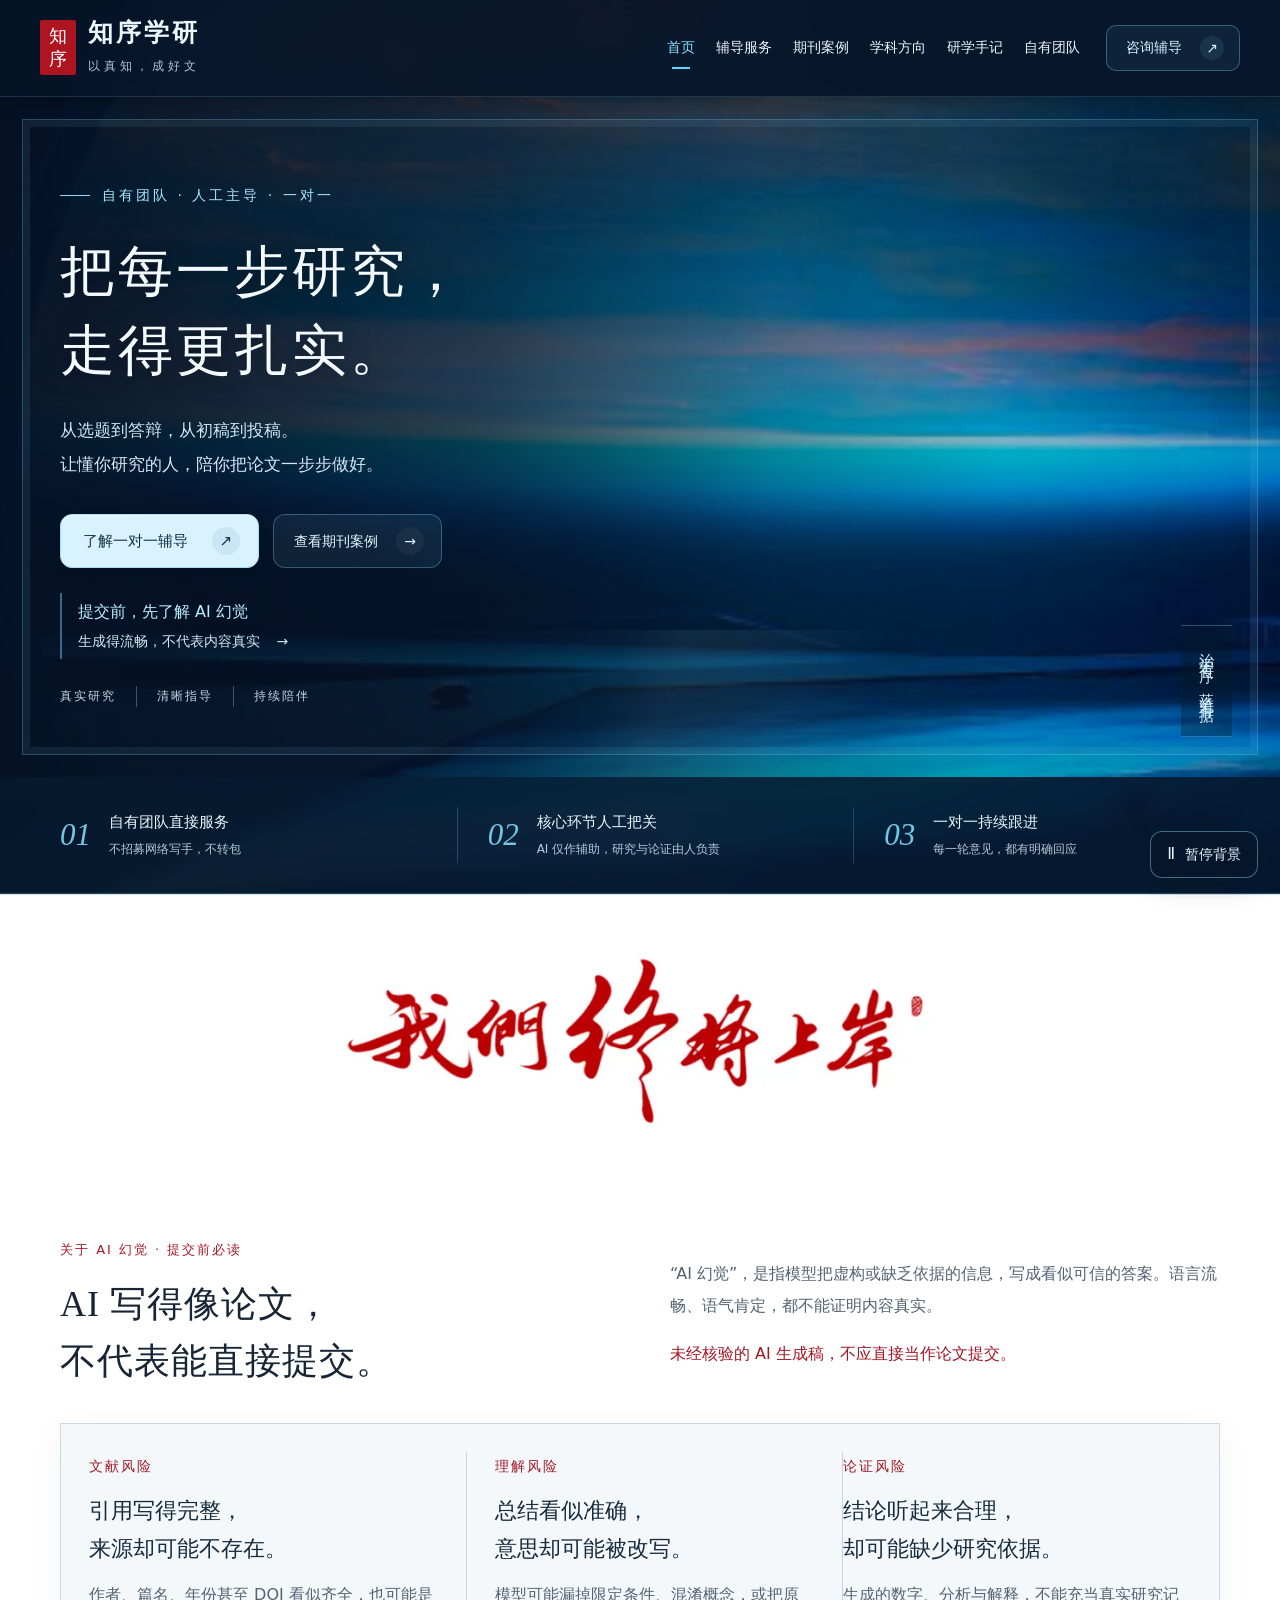
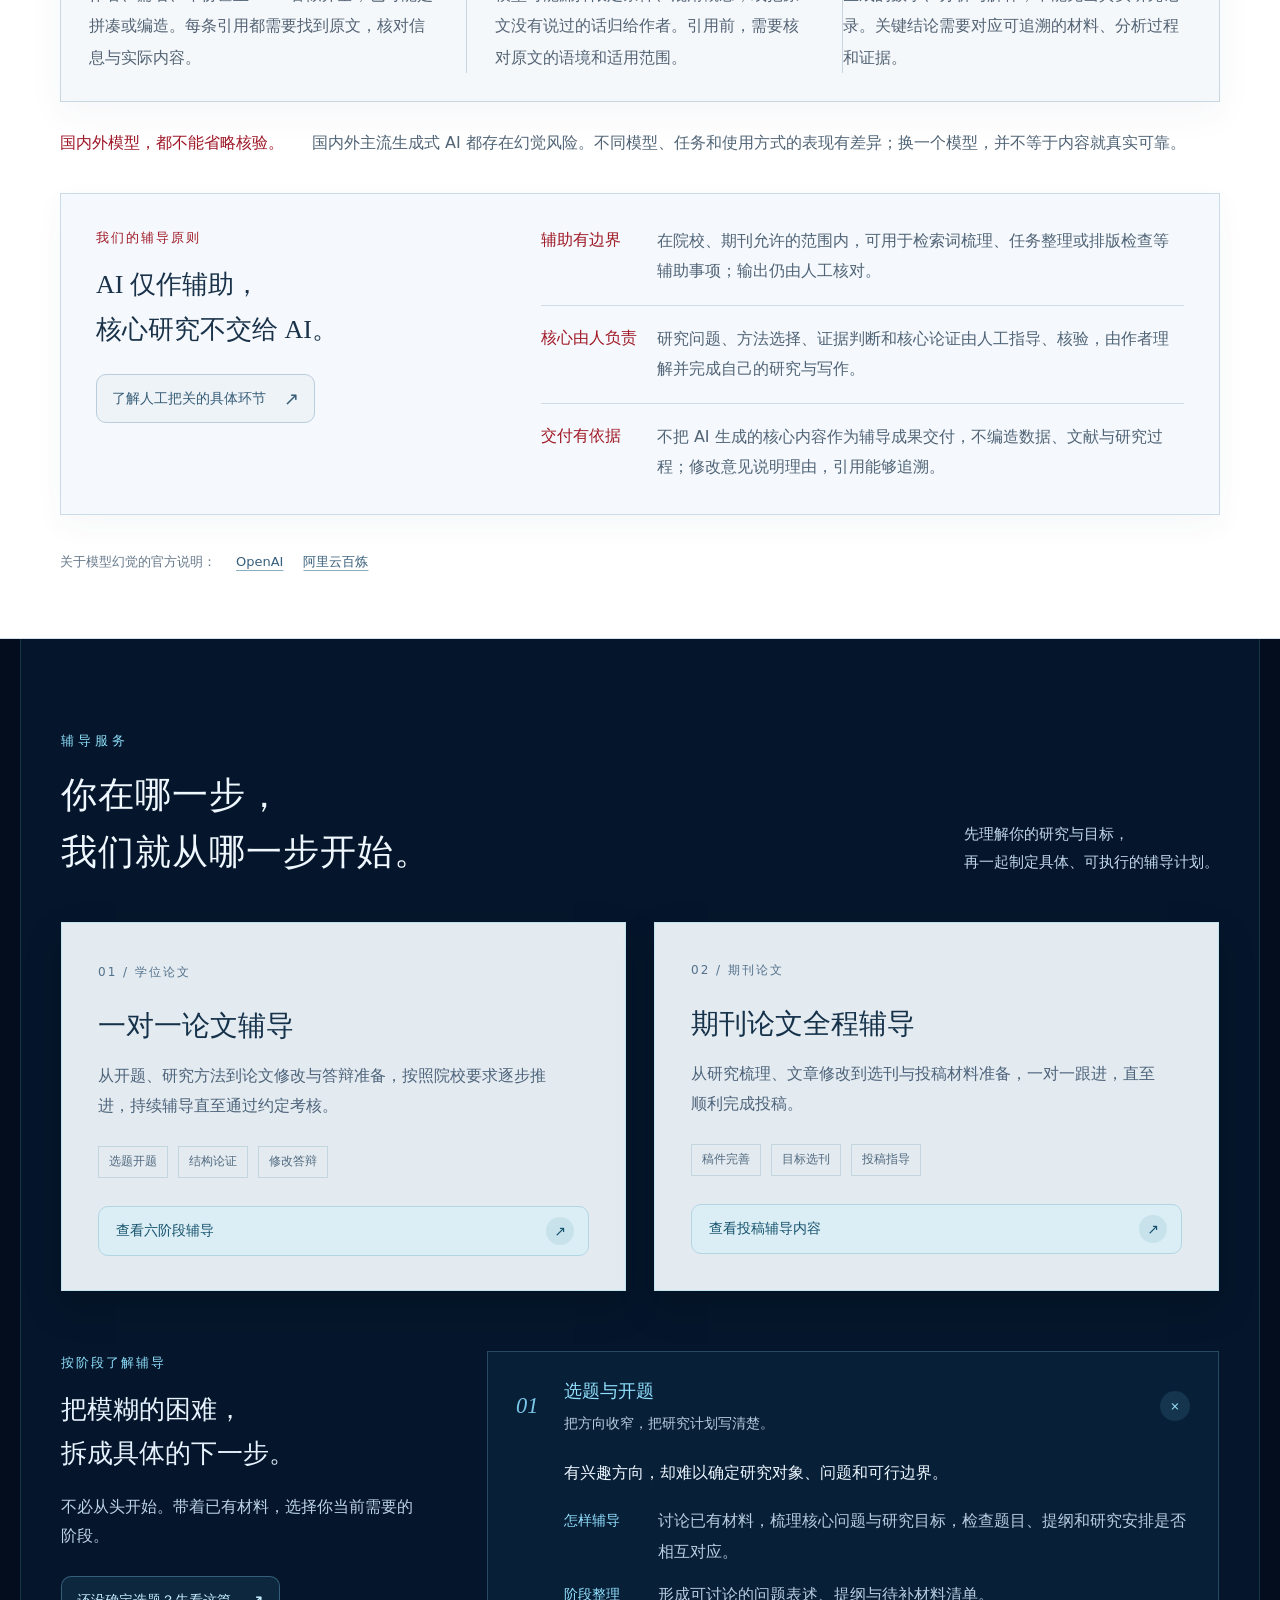
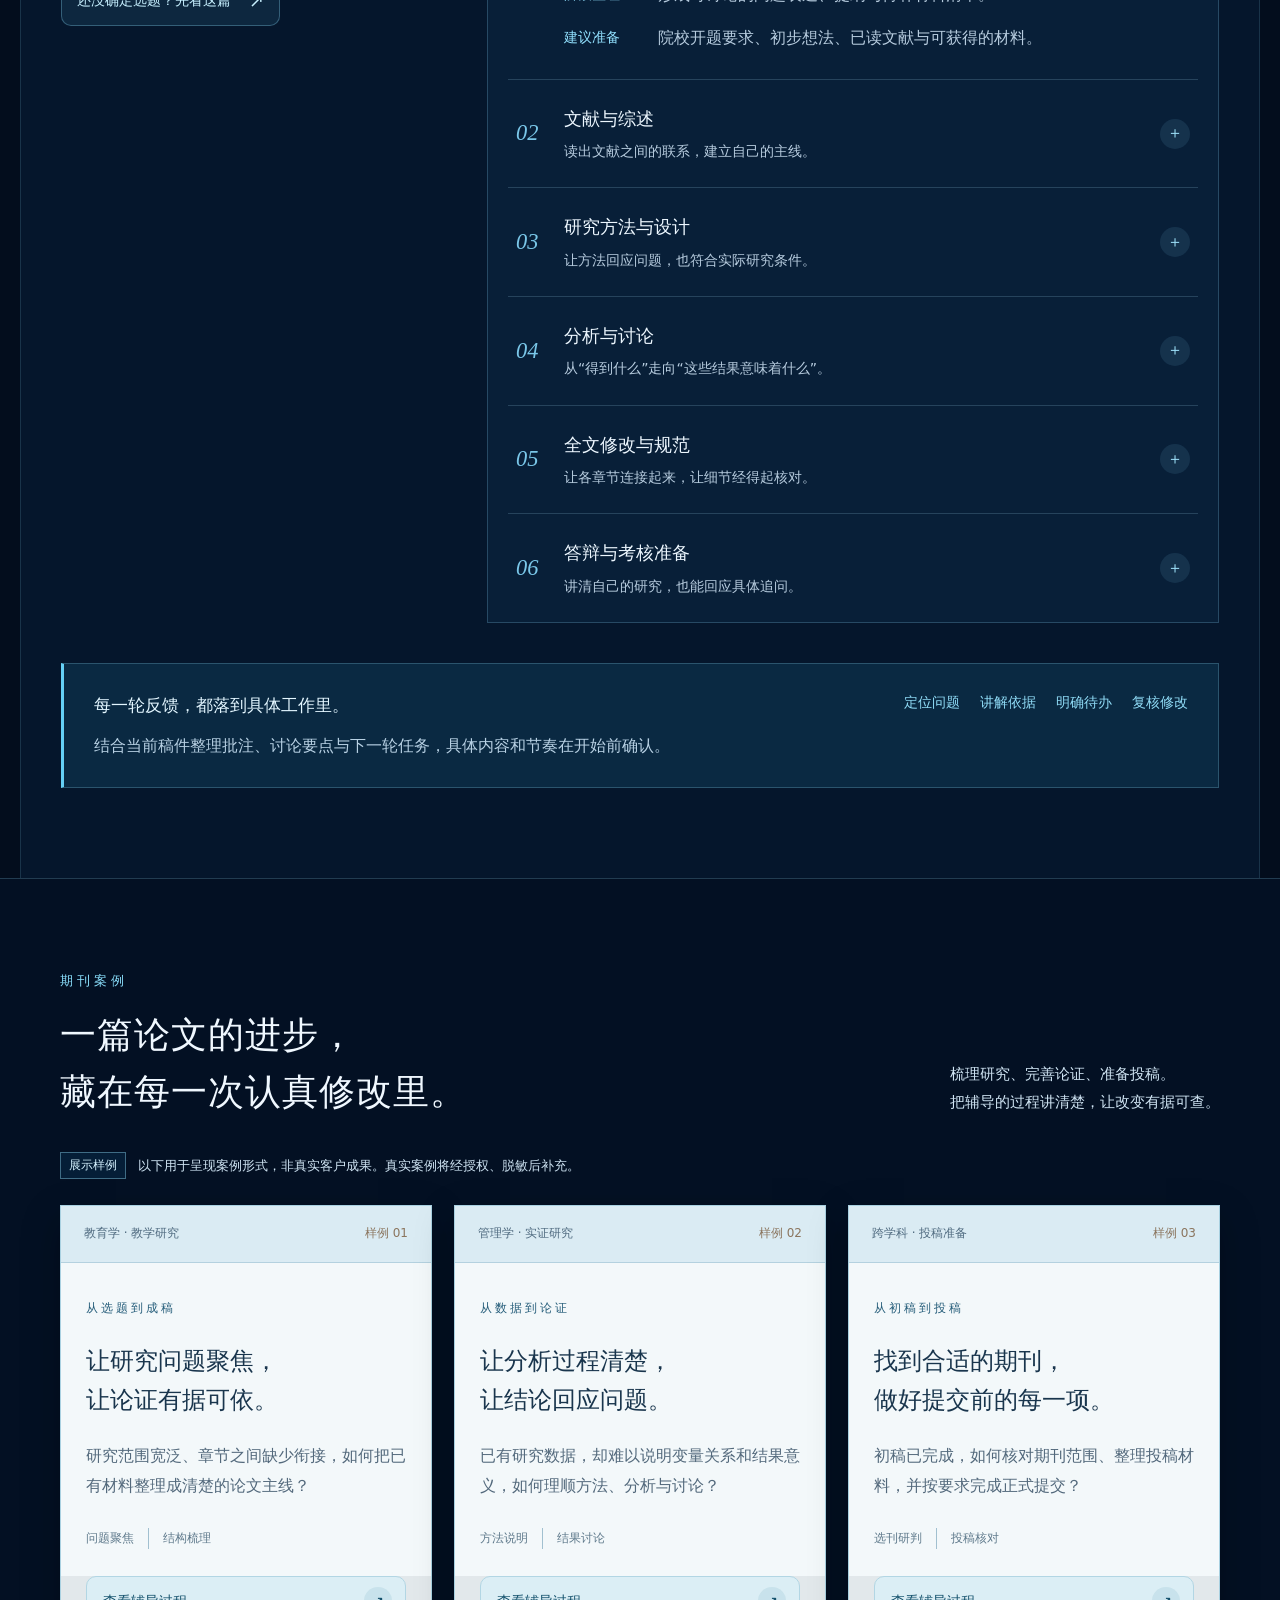
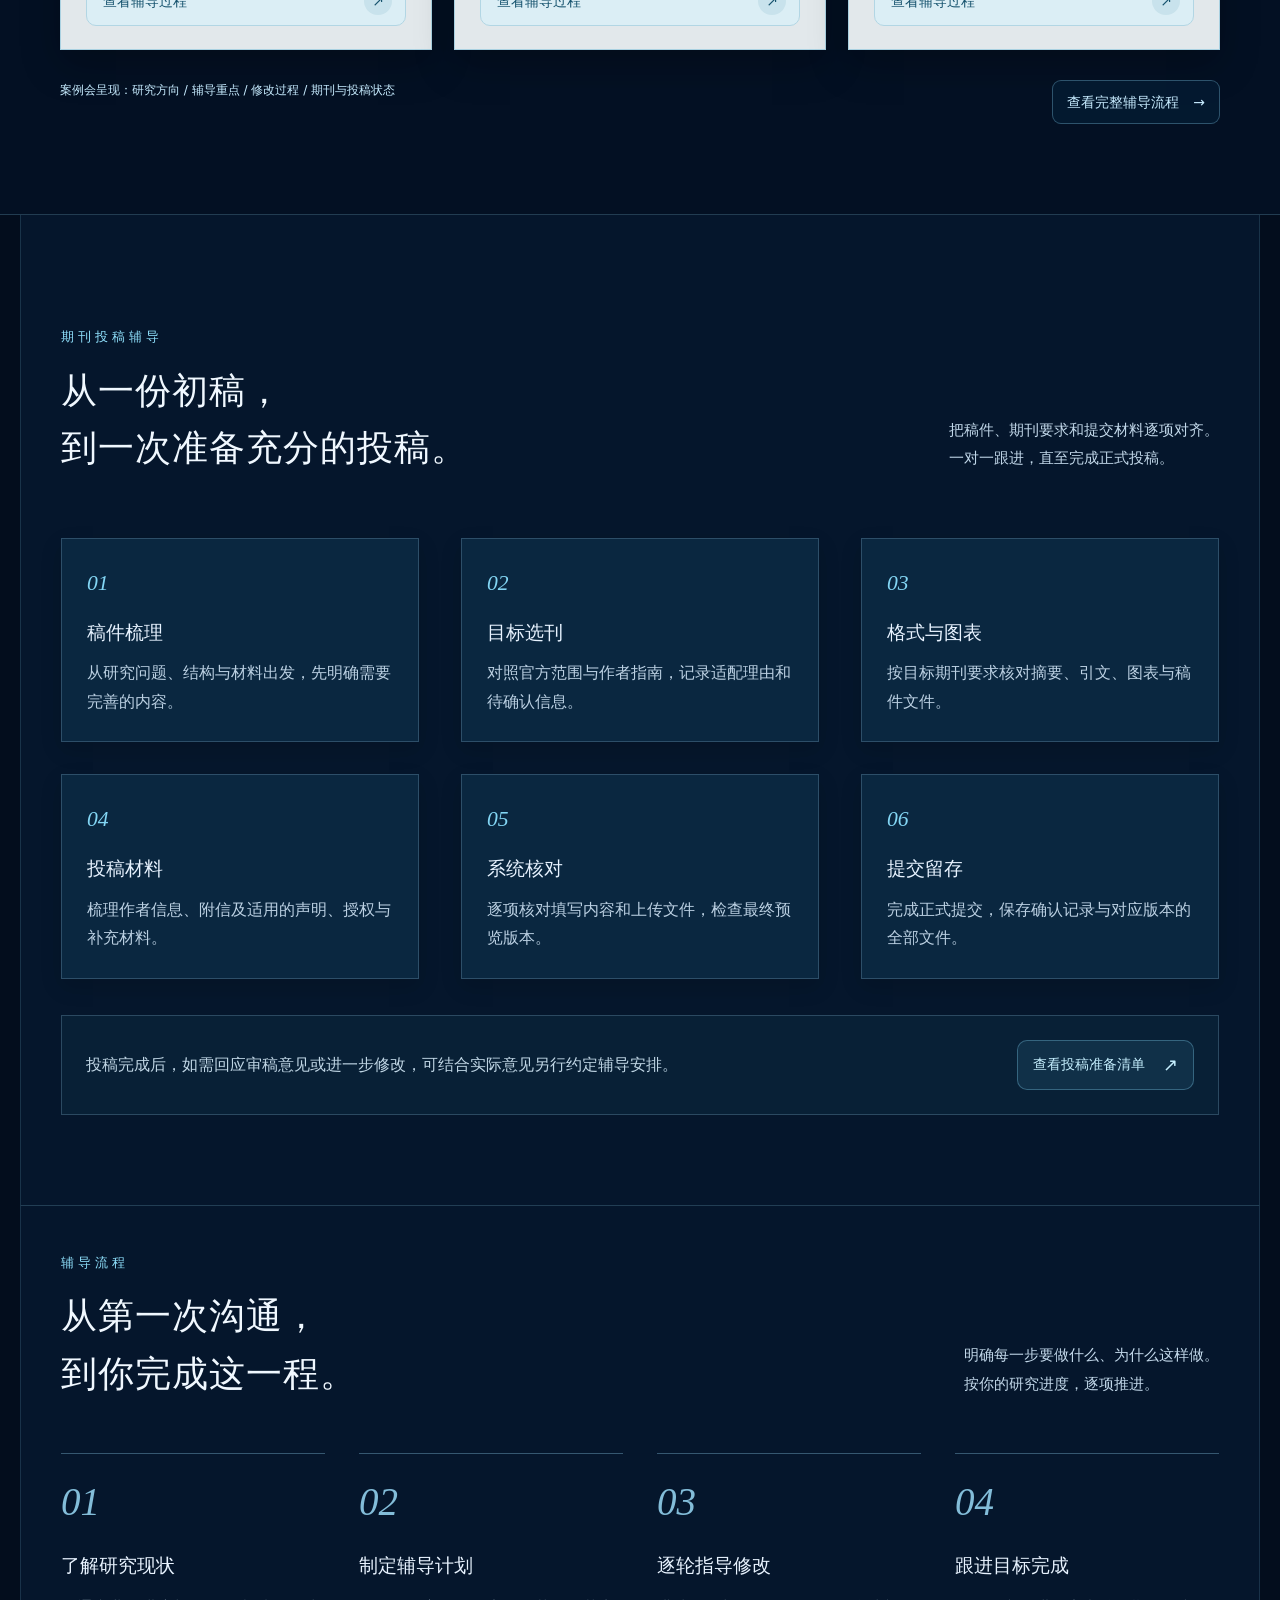
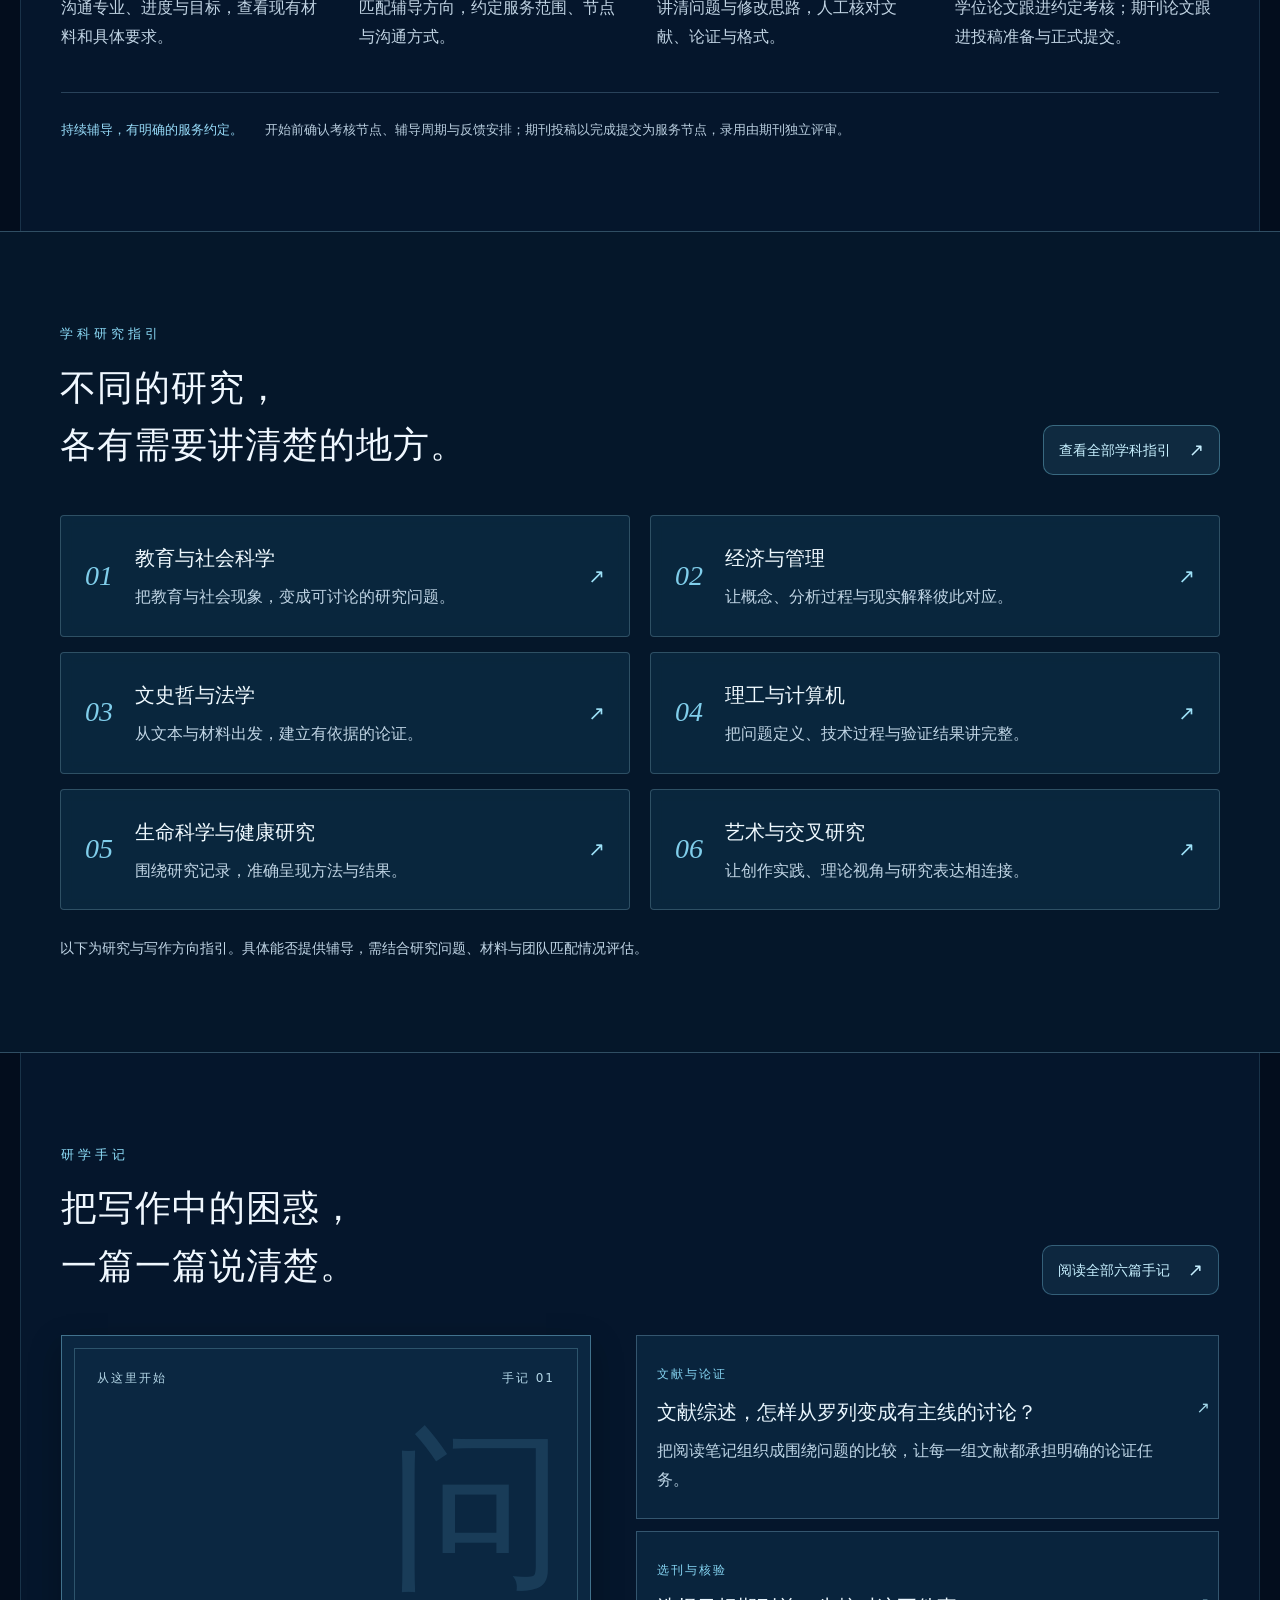
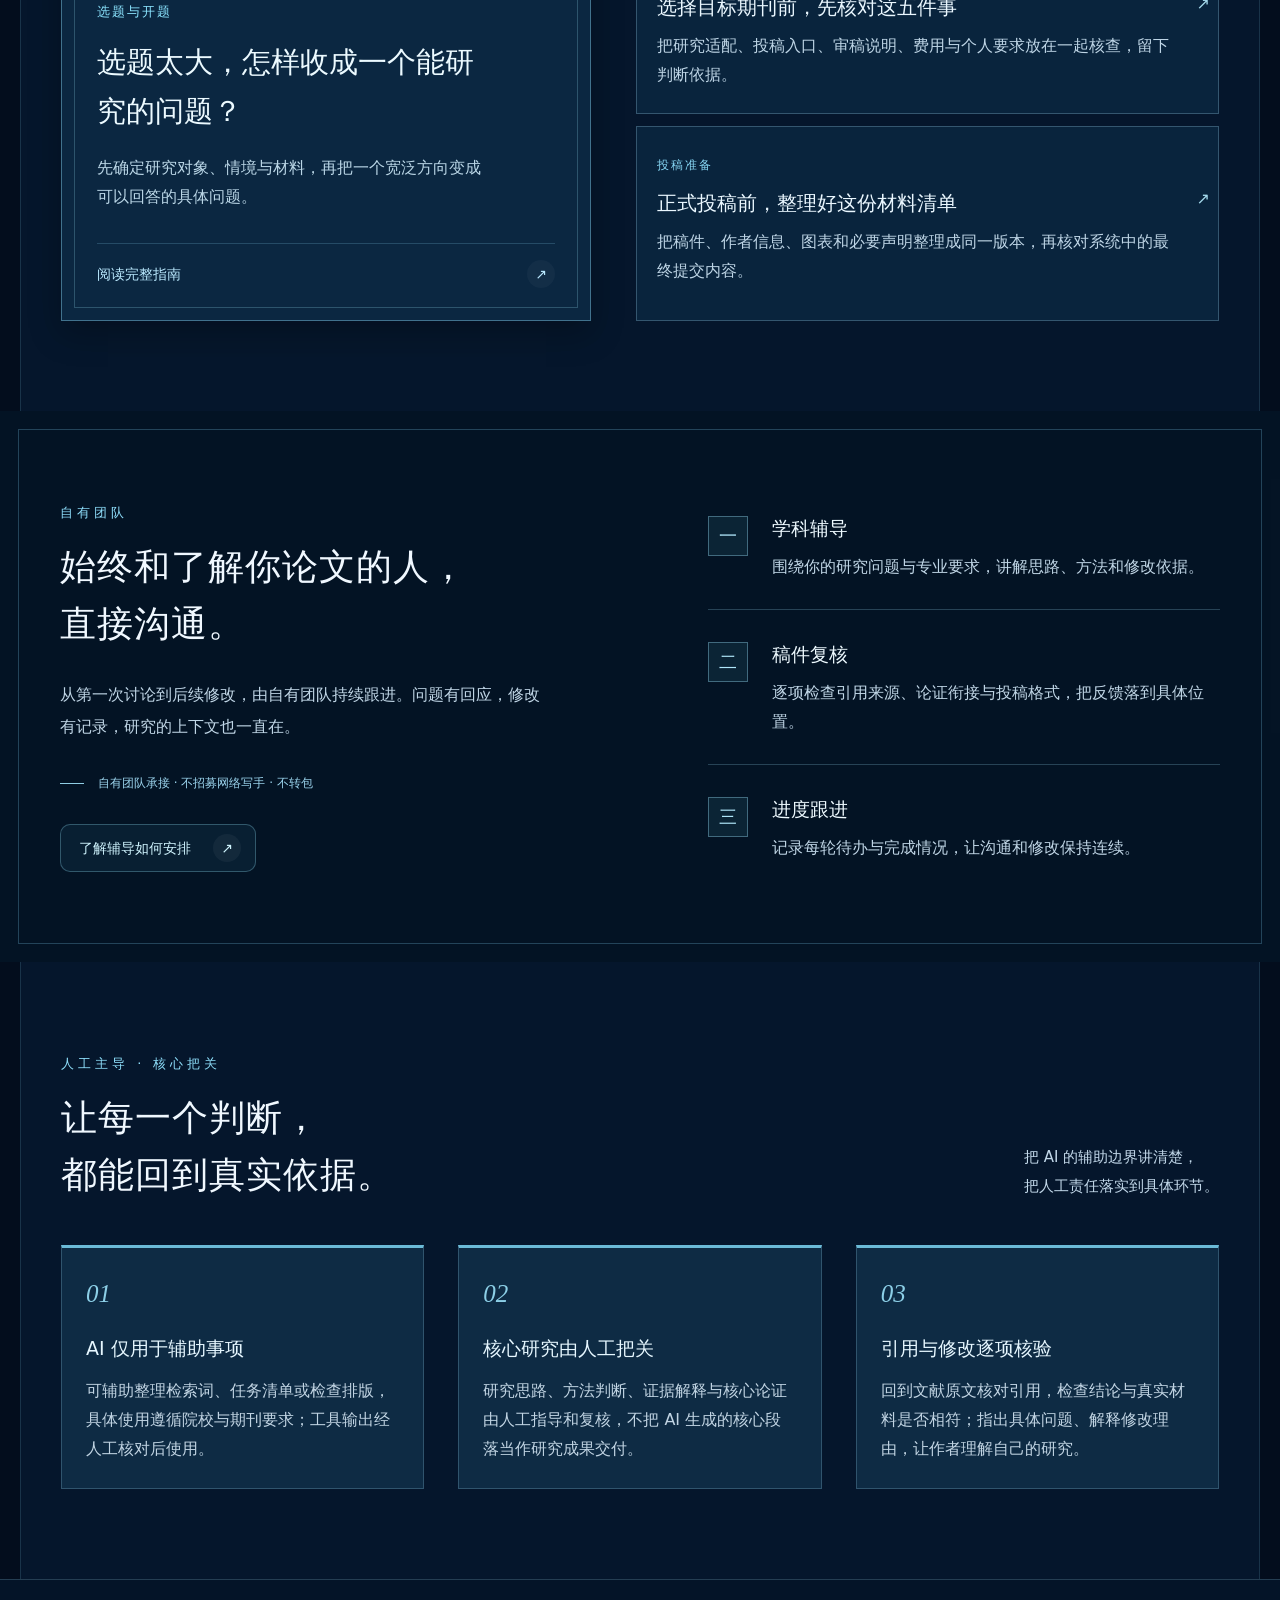
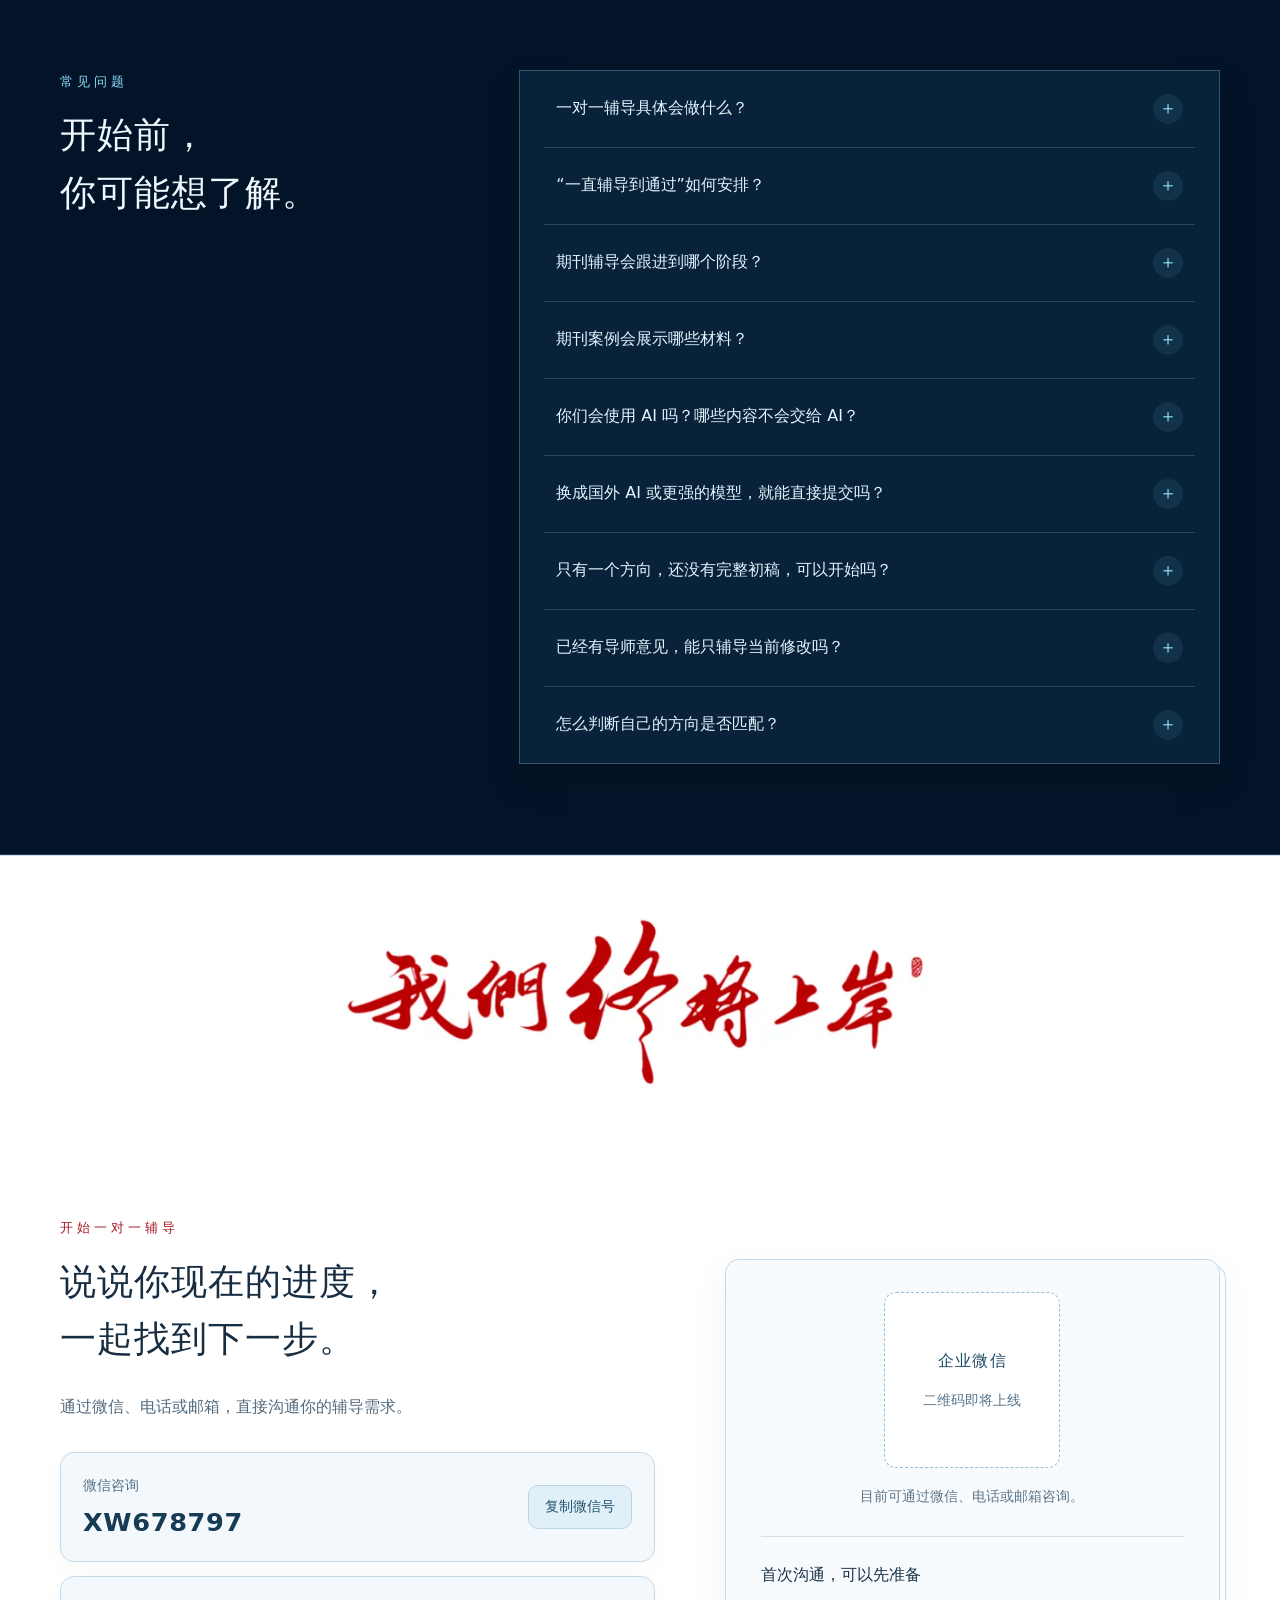
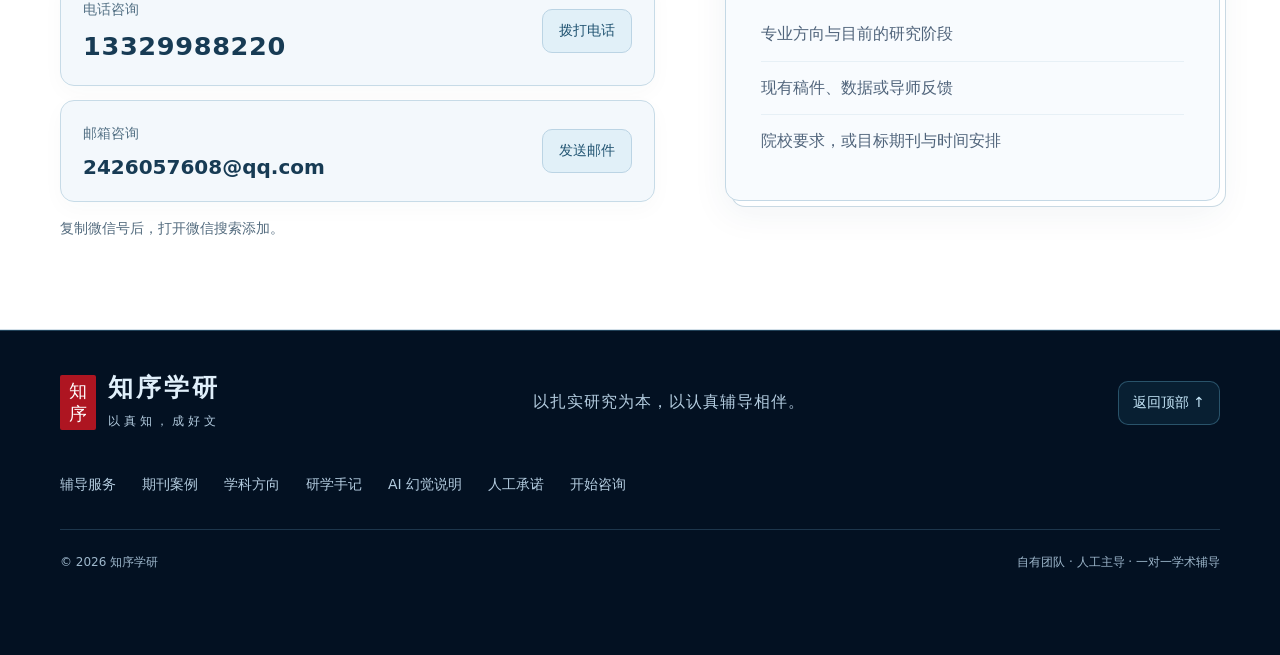
==== index.html @ 5e18ae97 "Publish Zhixu academic guidance website" ====
<!doctype html><html lang="zh-CN"><head><meta charset="UTF-8"><meta name="viewport" content="width=device-width,initial-scale=1"><meta name="description" content="知序学研：学位论文与期刊论文一对一辅导。人工主导，AI 仅作辅助；了解 AI 幻觉风险、六阶段辅导、投稿准备与中文写作手记。"><meta name="theme-color" content="#07172f"><title>自有团队 · 一对一学术辅导｜知序学研</title><link rel="icon" type="image/svg+xml" href="data:image/svg+xml,%3Csvg xmlns='http://www.w3.org/2000/svg' viewBox='0 0 40 40'%3E%3Crect width='40' height='40' rx='5' fill='%23731f2c'/%3E%3Cpath d='M9 10h9v21H9zM22 10h9v21h-9z' fill='none' stroke='%23fff8eb' stroke-width='2'/%3E%3C/svg%3E"><link rel="stylesheet" href="styles.css"><link rel="stylesheet" href="scene-theme.css"><link rel="preload" as="image" href="assets-blue-horizon.png"><meta name="robots" content="index,follow,max-image-preview:large"><link rel="canonical" href="https://sokolovgayathri317-afk.github.io/zhixuyan/"></head><body data-page="home"><div class="scene-backdrop" aria-hidden="true"><div class="scene-pan"><img class="scene-image" src="assets-blue-horizon.png" alt="" fetchpriority="high"></div><div class="scene-light"></div><div class="scene-water"></div><div class="scene-shade"></div></div><a class="skip" href="#main">跳转到正文</a><header class="site-header"><div class="header-inner"><a href="index.html" class="brand" aria-label="知序学研首页"><span class="brand-seal" aria-hidden="true">知<br>序</span><span><strong>知序学研</strong><small>以真知，成好文</small></span></a><nav aria-label="主导航"><a href="#main" class="active" aria-current="page">首页</a><a href="#services">辅导服务</a><a href="#journals">期刊案例</a><a href="disciplines.html">学科方向</a><a href="notes.html">研学手记</a><a href="#team">自有团队</a></nav><a class="header-cta" href="#contact">咨询辅导 <span aria-hidden="true">↗</span></a><button class="menu-toggle" aria-label="展开导航" aria-expanded="false" aria-controls="mobile-nav">菜单</button></div><nav class="mobile-nav" id="mobile-nav" aria-label="手机导航" hidden><a href="#main" class="active" aria-current="page">首页</a><a href="#services">辅导服务</a><a href="#journals">期刊案例</a><a href="disciplines.html">学科方向</a><a href="notes.html">研学手记</a><a href="#team">自有团队</a><a href="#ai-integrity">AI 幻觉与人工把关</a><a href="#principles">人工承诺</a><a href="#contact">咨询辅导</a></nav></header><main id="main">
<section class="hero" aria-labelledby="hero-title">
<div class="hero-shade"></div>
<div class="hero-inner"><div class="eyebrow"><span></span> 自有团队 · 人工主导 · 一对一</div>
<h1 id="hero-title">把每一步研究，<br>走得更扎实。</h1>
<p>从选题到答辩，从初稿到投稿。<br>让懂你研究的人，陪你把论文一步步做好。</p>
<div class="hero-actions"><a class="button button-cream" href="#services">了解一对一辅导 <span aria-hidden="true">↗</span></a><a class="hero-text-link" href="#journals">查看期刊案例 <span aria-hidden="true">→</span></a></div>
<a class="hero-ai-note" href="#ai-integrity"><strong>提交前，先了解 AI 幻觉</strong><span>生成得流畅，不代表内容真实 <span aria-hidden="true">→</span></span></a>
<div class="hero-note"><span>真实研究</span><span>清晰指导</span><span>持续陪伴</span></div>
</div><div class="hero-caption">治学有序，落笔有据。</div>
</section>
<div class="trust-strip">
<div><span class="trust-number">01</span><span><strong>自有团队直接服务</strong><small>不招募网络写手，不转包</small></span></div>
<div><span class="trust-number">02</span><span><strong>核心环节人工把关</strong><small>AI 仅作辅助，研究与论证由人负责</small></span></div>
<div><span class="trust-number">03</span><span><strong>一对一持续跟进</strong><small>每一轮意见，都有明确回应</small></span></div>
</div>
<section class="ai-integrity-section" id="ai-integrity" aria-labelledby="ai-integrity-title"><div class="signature-scene"><div class="signature-art"><img src="assets-shore-calligraphy.png" alt="我們終將上岸" loading="lazy"></div></div><div class="section">
<div class="ai-intro"><div><span class="section-kicker">关于 AI 幻觉 · 提交前必读</span><h2 id="ai-integrity-title">AI 写得像论文，<br>不代表能直接提交。</h2></div><div><p>“AI 幻觉”，是指模型把虚构或缺乏依据的信息，写成看似可信的答案。语言流畅、语气肯定，都不能证明内容真实。</p><p><strong>未经核验的 AI 生成稿，不应直接当作论文提交。</strong></p></div></div>
<div class="ai-risk-grid"><article><span class="ai-risk-label">文献风险</span><h3>引用写得完整，<br>来源却可能不存在。</h3><p>作者、篇名、年份甚至 DOI 看似齐全，也可能是拼凑或编造。每条引用都需要找到原文，核对信息与实际内容。</p></article><article><span class="ai-risk-label">理解风险</span><h3>总结看似准确，<br>意思却可能被改写。</h3><p>模型可能漏掉限定条件、混淆概念，或把原文没有说过的话归给作者。引用前，需要核对原文的语境和适用范围。</p></article><article><span class="ai-risk-label">论证风险</span><h3>结论听起来合理，<br>却可能缺少研究依据。</h3><p>生成的数字、分析与解释，不能充当真实研究记录。关键结论需要对应可追溯的材料、分析过程和证据。</p></article></div>
<div class="ai-model-note"><strong>国内外模型，都不能省略核验。</strong><p>国内外主流生成式 AI 都存在幻觉风险。不同模型、任务和使用方式的表现有差异；换一个模型，并不等于内容就真实可靠。</p></div>
<div class="ai-service-boundary"><div><span class="section-kicker">我们的辅导原则</span><h3>AI 仅作辅助，<br>核心研究不交给 AI。</h3><a class="soft-link" href="#principles">了解人工把关的具体环节 <span aria-hidden="true">↗</span></a></div><dl><div><dt>辅助有边界</dt><dd>在院校、期刊允许的范围内，可用于检索词梳理、任务整理或排版检查等辅助事项；输出仍由人工核对。</dd></div><div><dt>核心由人负责</dt><dd>研究问题、方法选择、证据判断和核心论证由人工指导、核验，由作者理解并完成自己的研究与写作。</dd></div><div><dt>交付有依据</dt><dd>不把 AI 生成的核心内容作为辅导成果交付，不编造数据、文献与研究过程；修改意见说明理由，引用能够追溯。</dd></div></dl></div>
<div class="ai-source-note"><span>关于模型幻觉的官方说明：</span><a href="https://help.openai.com/en/articles/8313428-does-chatgpt-tell-the-truth" target="_blank" rel="noopener noreferrer">OpenAI<span class="sr-only">（在新窗口打开）</span></a><a href="https://help.aliyun.com/zh/model-studio/faq-about-alibaba-cloud-model-studio" target="_blank" rel="noopener noreferrer">阿里云百炼<span class="sr-only">（在新窗口打开）</span></a></div>
</div></section>
<section class="section" id="services">
<div class="section-heading"><div><span class="section-kicker">辅导服务</span><h2>你在哪一步，<br>我们就从哪一步开始。</h2></div><p>先理解你的研究与目标，<br>再一起制定具体、可执行的辅导计划。</p></div>
<div class="service-grid">
<article class="service-card"><span class="service-index">01 / 学位论文</span><h3>一对一论文辅导</h3><p>从开题、研究方法到论文修改与答辩准备，按照院校要求逐步推进，持续辅导直至通过约定考核。</p><div class="tag-row"><span>选题开题</span><span>结构论证</span><span>修改答辩</span></div><a href="#stages">查看六阶段辅导 <span aria-hidden="true">↗</span></a></article>
<article class="service-card service-accent"><span class="service-index">02 / 期刊论文</span><h3>期刊论文全程辅导</h3><p>从研究梳理、文章修改到选刊与投稿材料准备，一对一跟进，直至顺利完成投稿。</p><div class="tag-row"><span>稿件完善</span><span>目标选刊</span><span>投稿指导</span></div><a href="#submission">查看投稿辅导内容 <span aria-hidden="true">↗</span></a></article>
</div>
<div class="stage-layout" id="stages"><div class="stage-intro"><span class="section-kicker">按阶段了解辅导</span><h3>把模糊的困难，<br>拆成具体的下一步。</h3><p>不必从头开始。带着已有材料，选择你当前需要的阶段。</p><a class="soft-link" href="notes-research-question.html">还没确定选题？先看这篇 <span aria-hidden="true">↗</span></a></div><div class="stage-list"><details class="stage-item" open><summary><span class="stage-no">01</span><span class="stage-title"><strong>选题与开题</strong><small>把方向收窄，把研究计划写清楚。</small></span><span class="stage-plus" aria-hidden="true">＋</span></summary><div class="stage-body"><p class="stage-issue">有兴趣方向，却难以确定研究对象、问题和可行边界。</p><dl><div><dt>怎样辅导</dt><dd>讨论已有材料，梳理核心问题与研究目标，检查题目、提纲和研究安排是否相互对应。</dd></div><div><dt>阶段整理</dt><dd>形成可讨论的问题表述、提纲与待补材料清单。</dd></div><div><dt>建议准备</dt><dd>院校开题要求、初步想法、已读文献与可获得的材料。</dd></div></dl></div></details><details class="stage-item" ><summary><span class="stage-no">02</span><span class="stage-title"><strong>文献与综述</strong><small>读出文献之间的联系，建立自己的主线。</small></span><span class="stage-plus" aria-hidden="true">＋</span></summary><div class="stage-body"><p class="stage-issue">文献不少，正文却停留在逐篇摘录和观点罗列。</p><dl><div><dt>怎样辅导</dt><dd>讲解检索与阅读记录方法，围绕问题组织比较，核对引文和原始来源，说明文献与本研究的关系。</dd></div><div><dt>阶段整理</dt><dd>形成综述结构、核心文献记录与引用核对事项。</dd></div><div><dt>建议准备</dt><dd>现有综述、文献全文或可核验来源、阅读笔记。</dd></div></dl></div></details><details class="stage-item" ><summary><span class="stage-no">03</span><span class="stage-title"><strong>研究方法与设计</strong><small>让方法回应问题，也符合实际研究条件。</small></span><span class="stage-plus" aria-hidden="true">＋</span></summary><div class="stage-body"><p class="stage-issue">不确定方法为什么适用，或难以把研究过程讲清楚。</p><dl><div><dt>怎样辅导</dt><dd>结合研究问题讨论方法选择、材料获取与实施步骤，标明需要补充的依据和仍待确认的条件。</dd></div><div><dt>阶段整理</dt><dd>形成研究设计说明、实施待办与方法表述修改意见。</dd></div><div><dt>建议准备</dt><dd>研究方案、材料或数据说明、导师对方法的反馈。</dd></div></dl></div></details><details class="stage-item" ><summary><span class="stage-no">04</span><span class="stage-title"><strong>分析与讨论</strong><small>从“得到什么”走向“这些结果意味着什么”。</small></span><span class="stage-plus" aria-hidden="true">＋</span></summary><div class="stage-body"><p class="stage-issue">已有材料或结果，但分析零散，讨论与研究问题脱节。</p><dl><div><dt>怎样辅导</dt><dd>沿着研究问题检查分析顺序，核对图表与正文，区分结果、解释与推断，补充局限与适用范围。</dd></div><div><dt>阶段整理</dt><dd>形成分析结构、结果表述与讨论部分的修改路径。</dd></div><div><dt>建议准备</dt><dd>实际研究记录、分析过程、结果图表与已有正文。</dd></div></dl></div></details><details class="stage-item" ><summary><span class="stage-no">05</span><span class="stage-title"><strong>全文修改与规范</strong><small>让各章节连接起来，让细节经得起核对。</small></span><span class="stage-plus" aria-hidden="true">＋</span></summary><div class="stage-body"><p class="stage-issue">文章基本成形，但章节逻辑、引用或格式仍不统一。</p><dl><div><dt>怎样辅导</dt><dd>先检查核心问题与全文结构，再处理段落衔接、表达和规范；按院校要求逐项核对需要调整的位置。</dd></div><div><dt>阶段整理</dt><dd>形成带位置的反馈、分优先级的待办与复核记录。</dd></div><div><dt>建议准备</dt><dd>完整稿件、院校模板、已有评阅或导师意见。</dd></div></dl></div></details><details class="stage-item" ><summary><span class="stage-no">06</span><span class="stage-title"><strong>答辩与考核准备</strong><small>讲清自己的研究，也能回应具体追问。</small></span><span class="stage-plus" aria-hidden="true">＋</span></summary><div class="stage-body"><p class="stage-issue">不容易在有限时间里讲清研究贡献、方法与局限。</p><dl><div><dt>怎样辅导</dt><dd>梳理汇报主线，讨论可能被追问的研究环节，核对演示内容与论文一致性，并跟进约定考核意见。</dd></div><div><dt>阶段整理</dt><dd>形成汇报提纲、问答准备清单与后续修改安排。</dd></div><div><dt>建议准备</dt><dd>当前论文、答辩要求、汇报草稿与考核时间节点。</dd></div></dl></div></details></div></div><div class="feedback-strip"><strong>每一轮反馈，都落到具体工作里。</strong><div><span>定位问题</span><span>讲解依据</span><span>明确待办</span><span>复核修改</span></div><p>结合当前稿件整理批注、讨论要点与下一轮任务，具体内容和节奏在开始前确认。</p></div></section>
<section class="journal-section" id="journals"><div class="section">
<div class="section-heading"><div><span class="section-kicker">期刊案例</span><h2>一篇论文的进步，<br>藏在每一次认真修改里。</h2></div><p>梳理研究、完善论证、准备投稿。<br>把辅导的过程讲清楚，让改变有据可查。</p></div>
<div class="sample-notice"><span>展示样例</span> 以下用于呈现案例形式，非真实客户成果。真实案例将经授权、脱敏后补充。</div>
<div class="case-grid">
<article class="case-card"><div class="case-top"><span>教育学 · 教学研究</span><span class="sample-label">样例 01</span></div><div class="case-main"><span class="case-topic">从选题到成稿</span><h3>让研究问题聚焦，<br>让论证有据可依。</h3><p>研究范围宽泛、章节之间缺少衔接，如何把已有材料整理成清楚的论文主线？</p><div class="case-tags"><span>问题聚焦</span><span>结构梳理</span></div></div><button class="case-open" data-case="education">查看辅导过程 <span aria-hidden="true">↗</span></button></article>
<article class="case-card"><div class="case-top"><span>管理学 · 实证研究</span><span class="sample-label">样例 02</span></div><div class="case-main"><span class="case-topic">从数据到论证</span><h3>让分析过程清楚，<br>让结论回应问题。</h3><p>已有研究数据，却难以说明变量关系和结果意义，如何理顺方法、分析与讨论？</p><div class="case-tags"><span>方法说明</span><span>结果讨论</span></div></div><button class="case-open" data-case="management">查看辅导过程 <span aria-hidden="true">↗</span></button></article>
<article class="case-card"><div class="case-top"><span>跨学科 · 投稿准备</span><span class="sample-label">样例 03</span></div><div class="case-main"><span class="case-topic">从初稿到投稿</span><h3>找到合适的期刊，<br>做好提交前的每一项。</h3><p>初稿已完成，如何核对期刊范围、整理投稿材料，并按要求完成正式提交？</p><div class="case-tags"><span>选刊研判</span><span>投稿核对</span></div></div><button class="case-open" data-case="submission">查看辅导过程 <span aria-hidden="true">↗</span></button></article>
</div><div class="journal-foot"><span>案例会呈现：研究方向 / 辅导重点 / 修改过程 / 期刊与投稿状态</span><a href="#process">查看完整辅导流程 <span aria-hidden="true">→</span></a></div>
</div></section>
<section class="section submission-section" id="submission"><div class="section-heading"><div><span class="section-kicker">期刊投稿辅导</span><h2>从一份初稿，<br>到一次准备充分的投稿。</h2></div><p>把稿件、期刊要求和提交材料逐项对齐。<br>一对一跟进，直至完成正式投稿。</p></div><div class="submission-grid"><article><span>01</span><h3>稿件梳理</h3><p>从研究问题、结构与材料出发，先明确需要完善的内容。</p></article><article><span>02</span><h3>目标选刊</h3><p>对照官方范围与作者指南，记录适配理由和待确认信息。</p></article><article><span>03</span><h3>格式与图表</h3><p>按目标期刊要求核对摘要、引文、图表与稿件文件。</p></article><article><span>04</span><h3>投稿材料</h3><p>梳理作者信息、附信及适用的声明、授权与补充材料。</p></article><article><span>05</span><h3>系统核对</h3><p>逐项核对填写内容和上传文件，检查最终预览版本。</p></article><article><span>06</span><h3>提交留存</h3><p>完成正式提交，保存确认记录与对应版本的全部文件。</p></article></div><div class="submission-bottom"><p>投稿完成后，如需回应审稿意见或进一步修改，可结合实际意见另行约定辅导安排。</p><a class="soft-link" href="notes-submission-checklist.html">查看投稿准备清单 <span aria-hidden="true">↗</span></a></div></section><section class="section process-section" id="process">
<div class="section-heading"><div><span class="section-kicker">辅导流程</span><h2>从第一次沟通，<br>到你完成这一程。</h2></div><p>明确每一步要做什么、为什么这样做。<br>按你的研究进度，逐项推进。</p></div>
<ol class="process-grid"><li><span class="step-number">01</span><h3>了解研究现状</h3><p>沟通专业、进度与目标，查看现有材料和具体要求。</p></li><li><span class="step-number">02</span><h3>制定辅导计划</h3><p>匹配辅导方向，约定服务范围、节点与沟通方式。</p></li><li><span class="step-number">03</span><h3>逐轮指导修改</h3><p>讲清问题与修改思路，人工核对文献、论证与格式。</p></li><li><span class="step-number">04</span><h3>跟进目标完成</h3><p>学位论文跟进约定考核；期刊论文跟进投稿准备与正式提交。</p></li></ol>
<div class="process-boundary"><strong>持续辅导，有明确的服务约定。</strong><span>开始前确认考核节点、辅导周期与反馈安排；期刊投稿以完成提交为服务节点，录用由期刊独立评审。</span></div>
</section>
<section class="discipline-section" id="disciplines"><div class="section"><div class="section-heading"><div><span class="section-kicker">学科研究指引</span><h2>不同的研究，<br>各有需要讲清楚的地方。</h2></div><a class="soft-link" href="disciplines.html">查看全部学科指引 <span aria-hidden="true">↗</span></a></div><div class="subject-grid"><a class="subject-link" href="disciplines.html#education"><span class="subject-no">01</span><div><h3>教育与社会科学</h3><p>把教育与社会现象，变成可讨论的研究问题。</p></div><span aria-hidden="true">↗</span></a><a class="subject-link" href="disciplines.html#management"><span class="subject-no">02</span><div><h3>经济与管理</h3><p>让概念、分析过程与现实解释彼此对应。</p></div><span aria-hidden="true">↗</span></a><a class="subject-link" href="disciplines.html#humanities"><span class="subject-no">03</span><div><h3>文史哲与法学</h3><p>从文本与材料出发，建立有依据的论证。</p></div><span aria-hidden="true">↗</span></a><a class="subject-link" href="disciplines.html#engineering"><span class="subject-no">04</span><div><h3>理工与计算机</h3><p>把问题定义、技术过程与验证结果讲完整。</p></div><span aria-hidden="true">↗</span></a><a class="subject-link" href="disciplines.html#health"><span class="subject-no">05</span><div><h3>生命科学与健康研究</h3><p>围绕研究记录，准确呈现方法与结果。</p></div><span aria-hidden="true">↗</span></a><a class="subject-link" href="disciplines.html#arts"><span class="subject-no">06</span><div><h3>艺术与交叉研究</h3><p>让创作实践、理论视角与研究表达相连接。</p></div><span aria-hidden="true">↗</span></a></div><p class="section-note">以下为研究与写作方向指引。具体能否提供辅导，需结合研究问题、材料与团队匹配情况评估。</p></div></section><section class="section notes-section" id="notes"><div class="section-heading"><div><span class="section-kicker">研学手记</span><h2>把写作中的困惑，<br>一篇一篇说清楚。</h2></div><a class="soft-link" href="notes.html">阅读全部六篇手记 <span aria-hidden="true">↗</span></a></div><div class="notes-home-grid"><a class="featured-note" href="notes-research-question.html"><div class="feature-top"><span>从这里开始</span><span>手记 01</span></div><span class="feature-mark" aria-hidden="true">问</span><div><span class="section-kicker">选题与开题</span><h3>选题太大，怎样收成一个能研究的问题？</h3><p>先确定研究对象、情境与材料，再把一个宽泛方向变成可以回答的具体问题。</p><span class="card-read">阅读完整指南 <span aria-hidden="true">↗</span></span></div></a><div class="notes-short-list"><a href="notes-literature-review.html"><span class="note-small-category">文献与论证</span><h3>文献综述，怎样从罗列变成有主线的讨论？</h3><p>把阅读笔记组织成围绕问题的比较，让每一组文献都承担明确的论证任务。</p><span class="short-arrow" aria-hidden="true">↗</span></a><a href="notes-journal-selection.html"><span class="note-small-category">选刊与核验</span><h3>选择目标期刊前，先核对这五件事</h3><p>把研究适配、投稿入口、审稿说明、费用与个人要求放在一起核查，留下判断依据。</p><span class="short-arrow" aria-hidden="true">↗</span></a><a href="notes-submission-checklist.html"><span class="note-small-category">投稿准备</span><h3>正式投稿前，整理好这份材料清单</h3><p>把稿件、作者信息、图表和必要声明整理成同一版本，再核对系统中的最终提交内容。</p><span class="short-arrow" aria-hidden="true">↗</span></a></div></div></section><section class="team-section" id="team"><div class="section team-layout"><div class="team-intro"><span class="section-kicker">自有团队</span><h2>始终和了解你论文的人，<br>直接沟通。</h2><p>从第一次讨论到后续修改，由自有团队持续跟进。问题有回应，修改有记录，研究的上下文也一直在。</p><div class="team-signature"><span></span> 自有团队承接 · 不招募网络写手 · 不转包</div><a class="text-link" href="#contact">了解辅导如何安排 <span aria-hidden="true">↗</span></a></div><div class="team-roles"><div><span class="role-number">一</span><section><h3>学科辅导</h3><p>围绕你的研究问题与专业要求，讲解思路、方法和修改依据。</p></section></div><div><span class="role-number">二</span><section><h3>稿件复核</h3><p>逐项检查引用来源、论证衔接与投稿格式，把反馈落到具体位置。</p></section></div><div><span class="role-number">三</span><section><h3>进度跟进</h3><p>记录每轮待办与完成情况，让沟通和修改保持连续。</p></section></div></div></div></section>
<section class="section" id="principles"><div class="section-heading"><div><span class="section-kicker">人工主导 · 核心把关</span><h2>让每一个判断，<br>都能回到真实依据。</h2></div><p>把 AI 的辅助边界讲清楚，<br>把人工责任落实到具体环节。</p></div><div class="principles-grid"><article><span class="principle-mark" aria-hidden="true">01</span><h3>AI 仅用于辅助事项</h3><p>可辅助整理检索词、任务清单或检查排版，具体使用遵循院校与期刊要求；工具输出经人工核对后使用。</p></article><article><span class="principle-mark" aria-hidden="true">02</span><h3>核心研究由人工把关</h3><p>研究思路、方法判断、证据解释与核心论证由人工指导和复核，不把 AI 生成的核心段落当作研究成果交付。</p></article><article><span class="principle-mark" aria-hidden="true">03</span><h3>引用与修改逐项核验</h3><p>回到文献原文核对引用，检查结论与真实材料是否相符；指出具体问题、解释修改理由，让作者理解自己的研究。</p></article></div></section>
<section class="faq-section"><div class="section faq-layout"><div><span class="section-kicker">常见问题</span><h2>开始前，<br>你可能想了解。</h2></div><div class="faq-items">
<details><summary>一对一辅导具体会做什么？<span aria-hidden="true">＋</span></summary><p>根据你的阶段提供选题、研究方法、文章结构、论证表达、引用规范和答辩准备等指导。团队会给出有依据的反馈，由你理解并完成自己的研究与写作。</p></details>
<details><summary>“一直辅导到通过”如何安排？<span aria-hidden="true">＋</span></summary><p>学位论文按事先约定的开题、审查或答辩节点持续跟进。开始前明确服务周期、反馈方式、修改安排以及你需要完成的工作；考核结果由院校评定。</p></details>
<details><summary>期刊辅导会跟进到哪个阶段？<span aria-hidden="true">＋</span></summary><p>从现有研究与稿件出发，辅导文章完善、选刊、格式调整、投稿附信与材料准备，并协助核对投稿系统要求，直到顺利完成正式提交。后续返修如有需要，可另行约定辅导范围。</p></details>
<details><summary>期刊案例会展示哪些材料？<span aria-hidden="true">＋</span></summary><p>经作者授权、脱敏后，展示研究方向、辅导前的困难、具体指导与修改过程，并依据真实凭证标注已投稿、审稿中、返修或录用等状态。当前页面中的三个案例为展示样例。</p></details>
<details><summary>你们会使用 AI 吗？哪些内容不会交给 AI？<span aria-hidden="true">＋</span></summary><p>我们的原则是人工主导，AI 仅作辅助。在院校与期刊允许的范围内，可辅助整理检索词、任务或检查排版，结果仍由人工核对。研究问题、方法选择、证据判断和核心论证由人工指导、核验，不将 AI 生成的核心内容作为辅导成果交付，也不编造数据与文献。</p></details>
<details><summary>换成国外 AI 或更强的模型，就能直接提交吗？<span aria-hidden="true">＋</span></summary><p>不能仅凭模型的品牌、地区或能力宣传作出这个判断。国内外主流生成式 AI 都存在幻觉风险，具体表现会随模型与任务变化。提交前仍需核对原始文献、真实数据和论证依据，并遵循院校或期刊对 AI 使用及披露的具体要求。</p></details>
<details><summary>只有一个方向，还没有完整初稿，可以开始吗？<span aria-hidden="true">＋</span></summary><p>可以先围绕研究方向、现有材料和院校要求沟通，从选题或提纲阶段判断下一步。建议先整理一页纸说明，写下研究兴趣、已经读过的材料、可用时间和最需要解决的问题。</p></details><details><summary>已经有导师意见，能只辅导当前修改吗？<span aria-hidden="true">＋</span></summary><p>可以结合已有意见与稿件评估。先区分影响全文的研究或结构问题，以及局部表达、引用与格式问题，再约定本轮辅导范围，逐项记录回应位置和完成情况。</p></details><details><summary>怎么判断自己的方向是否匹配？<span aria-hidden="true">＋</span></summary><p>可先阅读学科指引，整理具体研究问题、材料类型及当前困难。是否承接以实际匹配情况为准，不仅依据专业名称作判断；开始前会明确可以辅导的部分与需要补充的条件。</p></details></div></div></section>
<section class="section contact-section" id="contact"><div class="signature-scene"><div class="signature-art"><img src="assets-shore-calligraphy.png" alt="我們終將上岸" loading="lazy"></div></div><div class="contact-intro"><span class="section-kicker">开始一对一辅导</span><h2>说说你现在的进度，<br>一起找到下一步。</h2><p>通过微信、电话或邮箱，直接沟通你的辅导需求。</p><div class="contact-methods"><div class="contact-method"><div><span class="contact-label">微信咨询</span><strong id="wechat-account" class="contact-value">XW678797</strong></div><button class="contact-action" type="button" data-copy-wechat aria-describedby="wechat-copy-status">复制微信号</button></div><div class="contact-method"><div><span class="contact-label">电话咨询</span><a class="contact-value" href="tel:13329988220">13329988220</a></div><a class="contact-action" href="tel:13329988220">拨打电话</a></div><div class="contact-method contact-email"><div><span class="contact-label">邮箱咨询</span><a class="contact-value" href="mailto:2426057608@qq.com">2426057608@qq.com</a></div><a class="contact-action" href="mailto:2426057608@qq.com">发送邮件</a></div></div><p class="contact-copy-status" id="wechat-copy-status" role="status" aria-live="polite">复制微信号后，打开微信搜索添加。</p></div><div class="contact-panel"><div class="contact-qr-block"><div class="contact-qr-placeholder" role="img" aria-label="企业微信二维码尚未添加"><span>企业微信</span><strong>二维码即将上线</strong></div><p>目前可通过微信、电话或邮箱咨询。</p></div><div class="contact-preparation"><h3>首次沟通，可以先准备</h3><ul role="list"><li>专业方向与目前的研究阶段</li><li>现有稿件、数据或导师反馈</li><li>院校要求，或目标期刊与时间安排</li></ul></div></div></section>
</main><dialog id="case-dialog" class="case-dialog" aria-labelledby="case-dialog-title"><div class="dialog-top"><span>期刊辅导 · 案例展示样例</span><button class="dialog-close" aria-label="关闭案例详情">关闭 ×</button></div><div class="dialog-body"><span id="case-dialog-category" class="section-kicker"></span><h2 id="case-dialog-title"></h2><p class="dialog-disclaimer">此内容用于演示案例展示方式，不代表真实客户经历或投稿成果。</p><h3>原有困难</h3><p id="case-dialog-challenge"></p><h3>辅导过程</h3><ol id="case-dialog-steps"></ol><div class="case-proof"><strong>期刊与成果凭证</strong><p>待补充经授权、脱敏的真实期刊名称、投稿记录与阶段证明。</p></div></div></dialog><footer class="site-footer"><div class="footer-inner"><a class="brand" href="index.html"><span class="brand-seal" aria-hidden="true">知<br>序</span><span><strong>知序学研</strong><small>以真知，成好文</small></span></a><p>以扎实研究为本，以认真辅导相伴。</p><a href="#main">返回顶部 ↑</a></div><nav class="footer-nav" aria-label="页脚导航"><a href="index.html#services">辅导服务</a><a href="index.html#journals">期刊案例</a><a href="disciplines.html">学科方向</a><a href="notes.html">研学手记</a><a href="index.html#ai-integrity">AI 幻觉说明</a><a href="index.html#principles">人工承诺</a><a href="index.html#contact">开始咨询</a></nav><div class="footer-bottom"><span>© <span id="current-year">2026</span> 知序学研</span><span>自有团队 · 人工主导 · 一对一学术辅导</span></div></footer><button class="motion-toggle" type="button" aria-pressed="false" aria-label="暂停动态背景"><span class="motion-symbol" aria-hidden="true">Ⅱ</span><span class="motion-label">暂停背景</span></button><script src="app.js" defer></script></body></html>
---- styles.css ----
@charset "UTF-8";
:root{--paper:#f8f6f1;--ink:#242623;--muted:#676861;--line:#dedbd2;--wine:#731f2c;--wine-dark:#521823;--serif:"Noto Serif SC","Source Han Serif SC","Songti SC",SimSun,serif;--sans:"PingFang SC","Microsoft YaHei",system-ui,sans-serif}
*{box-sizing:border-box}html{scroll-behavior:smooth;scroll-padding-top:105px}body{margin:0;background:var(--paper);color:var(--ink);font-family:var(--sans);font-size:1rem;line-height:1.8}button,input,select,textarea{font:inherit}a{color:inherit;text-decoration:none}button,a{-webkit-tap-highlight-color:transparent}a:focus-visible,button:focus-visible,summary:focus-visible{outline:2px solid #b88654;outline-offset:4px}button{cursor:pointer}h1,h2,h3,p{margin:0}img{max-width:100%}[hidden]{display:none!important}.skip{position:absolute;left:16px;top:-90px;z-index:20;background:var(--paper);padding:12px}.skip:focus{top:16px}
.site-header{background:rgba(248,246,241,.97);position:sticky;top:0;z-index:10;border-bottom:1px solid var(--line)}.header-inner{max-width:1320px;margin:auto;min-height:94px;padding:16px 40px;display:flex;align-items:center;gap:38px}.brand{display:flex;align-items:center;gap:12px;flex-shrink:0}.brand-seal{background:var(--wine);color:#fff9eb;font-family:var(--serif);font-size:1.125rem;line-height:1.25;padding:5px 9px;border-radius:2px}.brand strong{font-family:var(--serif);font-size:1.562rem;letter-spacing:3px;font-weight:700;display:block;line-height:1.4}.brand small{font-size:0.75rem;color:var(--muted);letter-spacing:4px}.header-inner>nav{display:flex;margin-left:auto;gap:27px;font-size:0.875rem}.header-inner>nav a{padding:9px 0;position:relative;white-space:nowrap}.header-inner>nav a:hover,.header-inner>nav .active{color:var(--wine)}.header-inner>nav .active:after{content:"";height:2px;width:18px;background:var(--wine);position:absolute;bottom:0;left:calc(50% - 9px)}.header-cta{padding:9px 15px 9px 19px;border:1px solid #731f2c20;background:#731f2c09;color:var(--wine);font-size:.875rem;font-weight:500;white-space:nowrap;display:inline-flex;align-items:center;gap:18px;min-height:46px;border-radius:10px}.menu-toggle{display:none;background:#fffdf7;border:1px solid #d9d2c5;padding:8px 16px;min-height:44px;color:var(--ink);border-radius:10px}.mobile-nav{padding:12px 24px;display:flex;flex-direction:column;border-top:1px solid var(--line)}.mobile-nav a{padding:10px 14px;border-radius:9px;min-height:46px}
.hero{min-height:600px;background:#272520;position:relative;color:#fffaf0;isolation:isolate;display:flex;align-items:center}.hero-shade{position:absolute;inset:0;z-index:-1;background:linear-gradient(90deg,rgba(18,23,22,.95) 0%,rgba(18,23,22,.73) 45%,rgba(18,23,22,.05) 100%)}.hero-inner{width:100%;max-width:1240px;padding:65px 40px 48px;margin:auto}.eyebrow{font-size:0.875rem;letter-spacing:3px;display:flex;align-items:center;gap:12px;color:#e0c5a4}.eyebrow>span{height:1px;width:30px;background:#d1b797}.hero h1{font-family:var(--serif);font-size:clamp(2.375rem,4.3vw,3.875rem);line-height:1.45;font-weight:500;letter-spacing:3px;margin:23px 0}.hero p{font-size:1.062rem;line-height:2;color:#dfdfd5}.hero-actions{display:flex;align-items:center;gap:14px;margin-top:32px;flex-wrap:wrap}.button{display:inline-flex;align-items:center;justify-content:space-between;gap:24px;padding:12px 18px 12px 22px;min-height:54px;font-size:.9375rem;font-weight:500;border:1px solid transparent;border-radius:12px;cursor:pointer}.button-cream{background:#f2e9d8;color:#352c23;border-color:#fff7e344;box-shadow:0 3px 10px #00000012,inset 0 1px #ffffff80}.hero-text-link{font-size:.875rem;display:inline-flex;align-items:center;justify-content:space-between;gap:18px;min-height:54px;padding:12px 17px 12px 20px;border:1px solid #f8f2e525;background:#f8f2e50a;border-radius:12px;color:#f8f3e8}.hero-note{display:flex;gap:0;margin-top:55px;color:#cdc8bd;font-size:0.75rem;letter-spacing:2px}.hero-note span+span{border-left:1px solid #ffffff44;margin-left:20px;padding-left:20px}.hero-caption{position:absolute;right:48px;bottom:40px;writing-mode:vertical-rl;letter-spacing:5px;font-family:var(--serif);color:#f4e7d0;font-size:0.9375rem}
.trust-strip{max-width:1240px;margin:auto;display:grid;grid-template-columns:repeat(3,1fr);padding:30px 40px;border-bottom:1px solid var(--line);gap:30px}.trust-strip>div{display:flex;align-items:center;gap:18px}.trust-strip>div+div{border-left:1px solid var(--line);padding-left:30px}.trust-number{font-family:Georgia,serif;font-size:1.938rem;font-style:italic;color:#a29580}.trust-strip strong{font-size:0.9375rem;font-weight:500;display:block}.trust-strip small{display:block;font-size:0.75rem;color:var(--muted);margin-top:3px}
.section{max-width:1240px;margin:auto;padding:90px 40px}.section-heading{display:flex;justify-content:space-between;align-items:flex-end;gap:30px;margin-bottom:40px}.section-kicker{font-size:0.8125rem;letter-spacing:4px;color:var(--wine);display:block;margin-bottom:14px}.section h2{font-family:var(--serif);font-weight:500;font-size:2.25rem;line-height:1.6;letter-spacing:1px}.section-heading>p{color:var(--muted);font-size:0.9375rem;line-height:1.9;padding-bottom:5px}.service-grid{display:grid;grid-template-columns:1fr 1fr;gap:28px}.service-card{border:1px solid var(--line);background:#fffefa;padding:34px 36px}.service-index{font-size:0.75rem;color:#857863;letter-spacing:2px}.service-card h3{font-family:var(--serif);font-size:1.75rem;line-height:1.6;font-weight:500;margin:18px 0 12px}.service-card p{font-size:1rem;color:var(--muted);line-height:1.9;max-width:470px}.tag-row{display:flex;gap:10px;flex-wrap:wrap;margin:25px 0 28px}.tag-row span{font-size:0.75rem;padding:4px 10px;border:1px solid var(--line)}.service-card>a{display:flex;align-items:center;justify-content:space-between;gap:18px;min-height:50px;border:1px solid #731f2c12;border-radius:10px;background:#731f2c06;padding:10px 14px 10px 17px;color:var(--wine);font-size:.875rem}.service-accent{background:#f0eae2;border-top:3px solid var(--wine);padding-top:32px}
@media(min-width:1500px){.hero{min-height:650px}}
@media(max-width:1000px){.header-inner{padding:16px 24px;gap:24px}.header-inner>nav{gap:16px}.brand strong{font-size:1.375rem}.brand small{letter-spacing:2px}.hero-inner{padding:65px 35px 48px}.trust-strip{padding:25px;gap:18px}.trust-strip>div+div{padding-left:18px}.section{padding:70px 30px}.section h2{font-size:2rem}.service-card{padding:26px}.header-cta{padding:8px 12px;gap:12px}}
@media(max-width:800px){.header-inner{min-height:80px}.header-inner>nav{display:none}.header-cta{margin-left:auto}.menu-toggle{display:block}.hero{min-height:570px}.hero-caption{right:24px}.hero h1{font-size:2.75rem}.trust-strip{grid-template-columns:1fr;gap:16px;padding:26px 30px}.trust-strip>div+div{border-left:0;padding-left:0}.trust-strip>div{gap:20px}.trust-strip strong{font-size:1rem}.trust-strip small{font-size:0.8125rem}.trust-number{font-size:1.5rem}.section-heading{align-items:flex-start;flex-direction:column;gap:16px}.section-heading>p br{display:none}.service-grid{grid-template-columns:1fr}.section{padding:58px 26px}.service-card h3{font-size:1.688rem}}
@media(max-width:480px){.header-inner{padding:12px 18px;gap:12px}.brand{gap:9px}.brand strong{font-size:1.25rem;letter-spacing:2px}.brand small{font-size:0.75rem;letter-spacing:1px}.brand-seal{font-size:1rem;padding:5px 8px}.header-cta{display:none}.menu-toggle{margin-left:auto;font-size:0.875rem}.hero-inner{padding:55px 25px 45px}.hero h1{font-size:2.25rem;letter-spacing:1px}.hero p{font-size:1rem}.eyebrow{font-size:0.75rem;letter-spacing:1px}.hero-actions{gap:18px}.hero-caption{display:none}.hero-note{margin-top:38px}.hero{min-height:570px}.section h2{font-size:1.75rem}.section{padding:48px 22px}.service-card{padding:26px 22px}.trust-strip{padding:24px}.hero-shade{background:linear-gradient(90deg,rgba(18,23,22,.91),rgba(18,23,22,.55))}}
@media(prefers-reduced-motion:reduce){html{scroll-behavior:auto}*{transition:none!important;animation:none!important}}
.hero{background-image:url("assets-research-notes.jpg");background-size:cover;background-position:center 57%}
.journal-section{background:#eeebe3;border-top:1px solid var(--line);border-bottom:1px solid var(--line)}.sample-notice{font-size:0.8125rem;display:flex;align-items:center;gap:12px;margin:-10px 0 26px;color:#615e56;flex-wrap:wrap}.sample-notice>span{border:1px solid #bdb2a2;padding:2px 8px;color:#66523d;font-size:0.75rem}.case-grid{display:grid;grid-template-columns:repeat(3,minmax(0,1fr));gap:22px}.case-card{background:#fcfbf7;border:1px solid #d8d3c8;display:flex;flex-direction:column;transition:transform .2s,box-shadow .2s}.case-card:hover{box-shadow:0 8px 24px #2c231408}.case-top{padding:17px 23px;border-bottom:1px solid var(--line);display:flex;justify-content:space-between;gap:10px;flex-wrap:wrap;color:#6c6559;font-size:0.75rem}.sample-label{color:#8b755e}.case-main{padding:30px 25px 27px;flex:1}.case-topic{font-size:0.75rem;letter-spacing:3px;color:var(--wine)}.case-main h3{font-family:var(--serif);font-weight:500;font-size:1.5rem;line-height:1.65;margin:20px 0 20px}.case-main p{font-size:0.9375rem;line-height:1.9;color:var(--muted)}.case-tags{display:flex;gap:14px;margin-top:26px;color:#7a6b57;font-size:0.75rem}.case-tags span:before{content:"";display:inline-block;width:4px;height:4px;background:#9f8c72;vertical-align:middle;margin-right:7px}.case-open{width:calc(100% - 50px);display:flex;justify-content:space-between;align-items:center;gap:14px;min-height:48px;border:1px solid #731f2c16;border-radius:10px;background:#f0ebe3;color:var(--wine);margin:0 25px 23px;padding:10px 13px 10px 16px;text-align:left;font-size:.875rem}.journal-foot{display:flex;justify-content:space-between;gap:20px;margin-top:30px;font-size:0.75rem;color:var(--muted);flex-wrap:wrap}.journal-foot>a{font-size:.875rem;color:var(--wine);display:inline-flex;align-items:center;gap:14px;min-height:44px;padding:6px 12px;border-radius:9px;margin:-6px -12px}
.process-grid{list-style:none;display:grid;grid-template-columns:repeat(4,minmax(0,1fr));gap:34px;margin:0;padding:10px 0 0}.process-grid li{border-top:1px solid #bfb5a4;padding-top:25px;position:relative}.step-number{font-family:Georgia,serif;font-size:2.438rem;color:#a08a6a;font-style:italic;line-height:1.2}.process-grid h3{font-weight:500;font-size:1.188rem;margin:22px 0 12px}.process-grid p{font-size:0.9375rem;color:var(--muted)}.process-boundary{display:flex;gap:22px;align-items:flex-start;margin-top:40px;padding-top:25px;border-top:1px solid var(--line);font-size:0.8125rem;flex-wrap:wrap}.process-boundary strong{font-weight:500;color:var(--wine)}.process-boundary>span{flex:1;min-width:220px;color:var(--muted)}
.team-section{background:#252e2a;color:#f5f1e8}.team-layout{display:grid;grid-template-columns:1.1fr 1fr;gap:85px;align-items:center}.team-intro>.section-kicker{color:#d9c5a5}.team-intro>p{font-size:1rem;color:#d0d3cc;line-height:2;max-width:480px;margin-top:25px}.team-signature{font-size:0.75rem;color:#d0bf9e;display:flex;gap:14px;align-items:center;margin:30px 0}.team-signature>span{height:1px;width:24px;background:#b5a285}.text-link{display:inline-flex;align-items:center;justify-content:space-between;gap:22px;min-height:48px;border:1px solid #e1d4b930;background:#e1d4b909;border-radius:10px;padding:9px 14px 9px 18px;font-size:.875rem}.team-roles>div{display:flex;gap:24px;padding:27px 0;border-bottom:1px solid #ffffff24}.team-roles>div:first-child{padding-top:0}.team-roles>div:last-child{border-bottom:0;padding-bottom:0}.role-number{border:1px solid #d8c4a74d;width:40px;height:40px;display:flex;align-items:center;justify-content:center;color:#dcc49d;flex-shrink:0;font-family:var(--serif);font-size:1.125rem;margin-top:5px}.team-roles h3{font-weight:500;font-size:1.188rem;margin-bottom:8px}.team-roles p{font-size:0.9375rem;color:#c0c7bf}
.principles-grid{display:grid;grid-template-columns:repeat(3,minmax(0,1fr));gap:34px}.principles-grid article{border-top:2px solid var(--wine);padding:25px 0 0}.principle-mark{font-family:Georgia,serif;color:#9f8464;font-style:italic;font-size:1.562rem}.principles-grid h3{font-size:1.188rem;font-weight:500;margin:14px 0 12px}.principles-grid p{font-size:0.9375rem;color:var(--muted)}
.faq-section{border-top:1px solid var(--line);border-bottom:1px solid var(--line);background:#f0ede6}.faq-layout{display:grid;grid-template-columns:1fr 1.8fr;gap:70px}.faq-items details{border-bottom:1px solid #d8d3c9}.faq-items details:first-child{border-top:1px solid #d8d3c9}.faq-items summary{list-style:none;cursor:pointer;padding:23px 12px;display:flex;justify-content:space-between;align-items:center;gap:20px;font-size:1rem;border-radius:10px}.faq-items summary::-webkit-details-marker{display:none}.faq-items summary>span{color:var(--wine);font-size:1.125rem;flex-shrink:0;display:inline-flex;align-items:center;justify-content:center;width:30px;height:30px;border-radius:50%;background:#731f2c09;transition:transform .25s cubic-bezier(.22,1,.36,1),background-color .2s}.faq-items details[open] summary>span{transform:rotate(45deg)}.faq-items details[open] summary{color:var(--wine)}.faq-items details>p{font-size:.9375rem;color:var(--muted);padding:0 12px 25px;line-height:1.95}
.contact-section{display:grid;grid-template-columns:1.2fr 1fr;gap:70px;align-items:center}.contact-section>div>p{color:var(--muted);margin-top:24px}.contact-panel{border:1px solid var(--line);padding:32px 35px;background:#fffdf8}.contact-panel h3{font-size:1.125rem;font-weight:500}.contact-panel ul{margin:18px 0 24px;padding-left:20px;color:var(--muted);font-size:0.9375rem}.contact-panel li{padding:4px 0}.contact-pending{background:#eee8dc;border:1px solid #e0d7c6;padding:12px 18px;color:#776953;text-align:center;font-size:0.875rem}.contact-panel .contact-note{font-size:0.75rem;color:#77766f;margin-top:10px;text-align:center}.site-footer{border-top:1px solid #ccc7bb;background:#eae6dc;padding:40px 40px 25px}.footer-inner,.footer-bottom{max-width:1160px;margin:auto;display:flex;justify-content:space-between;align-items:center;gap:25px;flex-wrap:wrap}.footer-inner p{font-family:var(--serif);font-size:1rem;color:#666457;letter-spacing:1px}.footer-inner>a:last-child{display:inline-flex;align-items:center;justify-content:center;min-height:44px;padding:8px 14px;border-radius:10px;border:1px solid #b6ab9729;font-size:.875rem}.footer-bottom{border-top:1px solid #d0cabd;padding-top:22px;margin-top:35px;color:#747166;font-size:0.75rem}
.case-dialog{padding:0;border:1px solid #c9bda7;max-width:660px;width:calc(100% - 32px);max-height:85dvh;overflow:auto;background:var(--paper);color:var(--ink)}.case-dialog::backdrop{background:rgba(19,24,21,.68);backdrop-filter:blur(3px)}.dialog-top{display:flex;justify-content:space-between;gap:15px;padding:15px 24px;border-bottom:1px solid var(--line);font-size:0.75rem;align-items:center}.dialog-top>span{color:var(--muted)}.dialog-close{display:inline-flex;align-items:center;justify-content:center;background:#eee7dc;border:1px solid #d9d0c2;border-radius:10px;min-height:44px;padding:8px 14px;font-size:.875rem;color:var(--ink);flex-shrink:0}.dialog-body{padding:30px 34px 36px}.dialog-body h2{font-family:var(--serif);font-size:1.75rem;line-height:1.55;font-weight:500}.dialog-disclaimer{color:#786d5b;background:#eee7d9;padding:12px 16px;font-size:0.8125rem;margin:20px 0}.dialog-body h3{font-weight:500;font-size:1.062rem;color:var(--wine);margin:25px 0 10px}.dialog-body>p:not(.dialog-disclaimer),.dialog-body>ol{color:var(--muted);font-size:0.9375rem}.dialog-body>ol{padding-left:22px}.dialog-body li{padding:5px 0}.case-proof{border-top:1px solid var(--line);padding-top:20px;margin-top:25px;font-size:0.875rem}.case-proof strong{font-weight:500}.case-proof p{color:var(--muted);margin-top:6px;font-size:0.8125rem}
@media(max-width:1000px){.case-main{padding:23px 20px}.case-main h3{font-size:1.312rem}.case-top{padding:15px 20px}.case-grid{gap:16px}.team-layout{gap:45px}.team-section h2{font-size:1.812rem}.faq-layout{gap:40px}.process-grid{gap:22px}.contact-section{gap:35px}}
@media(max-width:800px){.case-grid{grid-template-columns:1fr}.case-main h3{font-size:1.688rem}.case-main{padding:26px}.case-main h3 br{display:none}.case-main p{max-width:600px}.case-top{padding:16px 26px}.case-open{margin:0 26px;width:calc(100% - 52px)}.process-grid{grid-template-columns:repeat(2,minmax(0,1fr));gap:35px}.team-layout,.contact-section,.faq-layout{grid-template-columns:1fr;gap:38px}.team-intro>p{max-width:none}.principles-grid{grid-template-columns:1fr;gap:28px}.principles-grid article{padding-top:20px}.journal-foot{gap:16px}.section .case-main h3{font-size:1.562rem}.site-footer{padding:35px 25px 25px}.footer-inner p{display:none}}
@media(max-width:480px){.hero{background-position:56% center}.process-grid{gap:25px}.process-grid h3{font-size:1.125rem}.process-grid p{font-size:0.875rem}.step-number{font-size:2.125rem}.team-section h2{font-size:1.688rem}.team-layout{gap:30px}.team-signature{font-size:0.75rem;gap:8px}.team-signature>span{display:none}.team-roles>div{gap:18px}.role-number{width:35px;height:35px}.contact-panel{padding:25px 22px}.sample-notice{margin-top:-7px;line-height:1.8}.dialog-body{padding:25px 23px}.dialog-top{padding:12px 16px}.dialog-body h2{font-size:1.562rem}.case-main{padding:23px}.section .case-main h3{font-size:1.5rem}.footer-bottom{gap:6px;align-items:flex-start;flex-direction:column}.trust-strip small{font-size:0.75rem}}

.case-main p,.process-grid p,.team-roles p,.principles-grid p,.faq-items details>p,.contact-panel ul,.dialog-body>p:not(.dialog-disclaimer),.dialog-body>ol{font-size:1rem}.header-inner{flex-wrap:wrap}.header-inner>nav{flex-wrap:wrap}.brand strong{overflow-wrap:anywhere}

/* Shared button feedback */
:root{--control-ease:cubic-bezier(.22,1,.36,1)}
.button,.header-cta,.hero-text-link,.service-card>a,.case-open,.text-link,.journal-foot>a,.menu-toggle,.dialog-close,.footer-inner>a:last-child,.mobile-nav a,.faq-items summary{touch-action:manipulation;transition:background-color .22s ease,border-color .22s ease,color .22s ease,box-shadow .25s ease,transform .25s var(--control-ease)}
.button>span,.header-cta>span,.hero-text-link>span,.service-card>a>span,.case-open>span,.text-link>span{display:inline-flex;align-items:center;justify-content:center;flex:0 0 28px;width:28px;height:28px;border-radius:50%;background:#731f2c09;line-height:1;transition:background-color .22s ease,transform .25s var(--control-ease)}
.header-cta>span{flex-basis:24px;width:24px;height:24px}
.hero-text-link>span,.text-link>span{background:#ffffff0c}
.header-inner>nav a{border-radius:7px;transition:color .22s ease}
.menu-toggle[aria-expanded="true"]{background:#eee3df;border-color:#b99193;color:var(--wine)}
.button:active,.header-cta:active,.hero-text-link:active,.service-card>a:active,.case-open:active,.text-link:active,.menu-toggle:active,.dialog-close:active{transform:translateY(1px) scale(.985);box-shadow:none;transition-duration:.08s}
.mobile-nav a:active,.journal-foot>a:active,.footer-inner>a:last-child:active,.faq-items summary:active{background-color:#731f2c0c}
@media(hover:hover) and (pointer:fine){
.button-cream:hover{background:#fff7e9;box-shadow:0 5px 18px #0000001f,inset 0 1px #ffffffa0;transform:translateY(-2px)}
.header-cta:hover{background:#731f2c12;border-color:#731f2c40;box-shadow:0 3px 10px #731f2c09;transform:translateY(-1px)}
.hero-text-link:hover{background:#f8f2e514;border-color:#f8f2e555;transform:translateY(-1px)}
.service-card>a:hover,.case-open:hover{background:#eae1d9;border-color:#bfa496;color:#61202b;box-shadow:0 3px 10px #4a302309;transform:translateY(-1px)}
.text-link:hover{background:#e1d4b917;border-color:#e1d4b95e;transform:translateY(-1px)}
.menu-toggle:hover,.dialog-close:hover{background:#e9dfd4;border-color:#c1ae9c}
.journal-foot>a:hover,.footer-inner>a:last-child:hover,.mobile-nav a:hover,.faq-items summary:hover{background-color:#731f2c08;color:var(--wine)}
.button:hover>span,.header-cta:hover>span,.service-card>a:hover>span,.case-open:hover>span{background:#731f2c12;transform:translate(1px,-1px)}
.hero-text-link:hover>span,.text-link:hover>span{background:#ffffff16;transform:translateX(2px)}
.button:active,.header-cta:active,.hero-text-link:active,.service-card>a:active,.case-open:active,.text-link:active{transform:translateY(1px) scale(.985)}
}
@media(max-width:800px){.case-open{margin-bottom:24px}}
@media(max-width:480px){.hero-actions{display:grid;grid-template-columns:minmax(0,1fr);max-width:20rem;gap:12px}.hero-actions>a{width:100%;min-height:52px}.hero-note{margin-top:32px}.menu-toggle{min-width:64px}.faq-items summary{padding:20px 8px}.faq-items details>p{padding-left:8px;padding-right:8px}}
@media(prefers-reduced-motion:reduce){.button,.header-cta,.hero-text-link,.service-card>a,.case-open,.text-link,.menu-toggle,.dialog-close{transform:none!important}.button>span,.header-cta>span,.hero-text-link>span,.service-card>a>span,.case-open>span,.text-link>span{transform:none!important}}

/* Content directories, stage guidance and reading pages */
.sr-only{position:absolute;width:1px;height:1px;padding:0;margin:-1px;overflow:hidden;clip:rect(0,0,0,0);white-space:nowrap;border:0}
.header-inner{gap:26px}.header-inner>nav{gap:21px}
.soft-link{display:inline-flex;align-items:center;justify-content:space-between;gap:18px;min-height:46px;padding:9px 15px;border:1px solid #731f2c1c;background:#731f2c06;border-radius:10px;color:var(--wine);font-size:.875rem;line-height:1.65;transition:background-color .2s,transform .2s}
.soft-link>span[aria-hidden]{font-size:1.125rem;flex-shrink:0}.soft-link:active{transform:scale(.985)}
.stage-layout{display:grid;grid-template-columns:.8fr 1.6fr;gap:60px;padding-top:60px;scroll-margin-top:25px}.stage-intro h3{font-family:var(--serif);font-weight:500;font-size:1.6rem;line-height:1.7}.stage-intro>p{color:var(--muted);margin:18px 0 25px;font-size:1rem}.stage-intro .section-kicker{letter-spacing:2px}.stage-list{border-top:1px solid var(--line)}
.stage-item{border-bottom:1px solid var(--line)}.stage-item summary{list-style:none;display:flex;align-items:center;gap:20px;padding:23px 8px;cursor:pointer;border-radius:10px;transition:background .2s}.stage-item summary::-webkit-details-marker{display:none}.stage-no{font-family:Georgia,serif;color:#a18564;font-style:italic;font-size:1.4rem;min-width:28px}.stage-title{flex:1}.stage-title strong{display:block;font-weight:500;font-size:1.125rem}.stage-title small{display:block;font-size:.875rem;color:var(--muted);margin-top:4px}.stage-plus{display:flex;align-items:center;justify-content:center;background:#731f2c09;color:var(--wine);border-radius:50%;width:30px;height:30px;flex:0 0 30px;transition:transform .2s}.stage-item[open] .stage-plus{transform:rotate(45deg)}.stage-item[open] .stage-title strong{color:var(--wine)}.stage-body{padding:0 8px 25px 56px;font-size:1rem}.stage-issue{color:var(--ink);margin:0 0 18px}.stage-body dl{margin:0}.stage-body dl>div{display:grid;grid-template-columns:5em 1fr;gap:14px;margin-top:13px}.stage-body dt{color:var(--wine);font-size:.875rem;padding-top:2px}.stage-body dd{margin:0;color:var(--muted);line-height:1.9}
.feedback-strip{margin-top:40px;background:#eee9df;border:1px solid #e0d8c9;padding:26px 30px;display:grid;grid-template-columns:1fr auto;gap:12px 24px}.feedback-strip>strong{font-size:1.0625rem;font-weight:500}.feedback-strip>div{display:flex;gap:20px;flex-wrap:wrap;color:var(--wine);font-size:.875rem}.feedback-strip p{grid-column:1/-1;color:var(--muted);font-size:1rem}
.submission-grid{display:grid;grid-template-columns:repeat(3,minmax(0,1fr));gap:32px 42px}.submission-grid article{border-top:1px solid #c4b7a6;padding-top:22px}.submission-grid article>span{font-family:Georgia,serif;font-size:1.35rem;font-style:italic;color:#a58a67}.submission-grid h3{font-size:1.1875rem;font-weight:500;margin:12px 0 10px}.submission-grid p{font-size:1rem;color:var(--muted)}.submission-bottom{margin-top:36px;padding-top:24px;border-top:1px solid var(--line);display:flex;align-items:center;justify-content:space-between;gap:30px}.submission-bottom p{color:var(--muted);max-width:720px;font-size:1rem}.submission-bottom .soft-link{flex-shrink:0}.process-section{padding-top:25px}
.discipline-section{background:#ece9e1;border-block:1px solid var(--line)}.subject-grid{display:grid;grid-template-columns:repeat(2,minmax(0,1fr));gap:0 48px}.subject-link{display:flex;align-items:center;gap:22px;padding:28px 8px;border-top:1px solid #d2cabd;border-radius:4px;transition:background-color .2s}.subject-link:nth-last-child(-n+2){border-bottom:1px solid #d2cabd}.subject-no{font-family:Georgia,serif;font-size:1.75rem;font-style:italic;color:#a08867;flex-shrink:0}.subject-link>div{flex:1}.subject-link h3{font-size:1.25rem;font-family:var(--serif);font-weight:500;margin-bottom:7px}.subject-link p{font-size:1rem;color:var(--muted)}.subject-link>span:last-child{font-size:1.25rem;color:var(--wine)}.section-note{font-size:.875rem;color:var(--muted);margin-top:26px}
.notes-home-grid{display:grid;grid-template-columns:1fr 1.1fr;gap:45px}.featured-note{display:flex;flex-direction:column;justify-content:space-between;background:#2e3831;color:#f8f2e5;padding:32px 35px;position:relative;overflow:hidden;min-height:490px}.feature-top{display:flex;justify-content:space-between;color:#c6ccb9;font-size:.75rem;letter-spacing:2px}.feature-mark{position:absolute;right:25px;top:42px;font-family:var(--serif);font-size:11rem;line-height:1.5;color:#e8d9bb0c;pointer-events:none}.featured-note>div:last-child{position:relative;z-index:1}.featured-note .section-kicker{color:#d5c2a2;letter-spacing:2px}.featured-note h3{font-family:var(--serif);font-weight:500;font-size:1.8rem;line-height:1.7;max-width:380px;margin-bottom:18px}.featured-note p{color:#cbd0c7;font-size:1rem;max-width:390px}.card-read{display:flex;align-items:center;justify-content:space-between;gap:25px;color:var(--wine);font-size:.875rem;border-top:1px solid var(--line);padding-top:16px;margin-top:30px}.featured-note .card-read{color:#eee0c4;border-color:#ffffff26;margin-top:32px}.card-read>span{border-radius:50%;background:#731f2c08;width:28px;height:28px;display:inline-flex;align-items:center;justify-content:center}.featured-note .card-read>span{background:#ffffff09}
.notes-short-list{display:grid;grid-template-rows:repeat(3,1fr)}.notes-short-list>a{padding:23px 38px 23px 0;border-top:1px solid var(--line);position:relative}.notes-short-list>a:last-child{border-bottom:1px solid var(--line)}.note-small-category{font-size:.75rem;color:var(--wine);letter-spacing:2px}.notes-short-list h3{font-family:var(--serif);font-size:1.25rem;line-height:1.65;font-weight:500;margin:8px 0}.notes-short-list p{font-size:1rem;color:var(--muted)}.short-arrow{position:absolute;right:8px;top:58px;color:var(--wine)}
.footer-nav{display:flex;gap:12px 26px;flex-wrap:wrap;max-width:1160px;margin:28px auto 0}.footer-nav a{font-size:.875rem;color:#605d54;min-height:44px;display:inline-flex;align-items:center}.footer-nav a:hover{color:var(--wine)}.footer-bottom{margin-top:22px}
.inner-main{min-height:65vh}.page-shell{max-width:1240px;margin:auto;padding:30px 40px 90px}.breadcrumbs{display:flex;align-items:center;flex-wrap:wrap;gap:10px;color:var(--muted);font-size:.8125rem;margin-bottom:45px}.breadcrumbs a{padding:5px 0;min-height:36px;display:inline-flex;align-items:center}.breadcrumbs a:hover{color:var(--wine)}.breadcrumbs>span[aria-hidden]{color:#b5a894}.page-intro{max-width:800px;margin-bottom:38px}.page-intro h1,.article-header h1{font-family:var(--serif);font-weight:500;font-size:clamp(2rem,3.6vw,3rem);line-height:1.6;letter-spacing:1px}.page-intro>p{margin-top:24px;color:var(--muted);font-size:1.0625rem;line-height:2;max-width:710px}.topic-nav{display:flex;flex-wrap:wrap;gap:10px;padding:0 0 38px;border-bottom:1px solid var(--line)}.topic-nav a{border:1px solid #d9cebf;border-radius:10px;padding:10px 17px;min-height:46px;font-size:.875rem;background:#efe9df;color:#6e5141;transition:background .2s}
.subject-detail{display:grid;grid-template-columns:.75fr 1.5fr;gap:60px;padding:55px 0;border-bottom:1px solid var(--line);scroll-margin-top:125px}.subject-detail-title{display:flex;gap:24px;align-items:flex-start}.subject-detail-title .subject-no{margin-top:26px}.subject-detail-title .section-kicker{font-size:.75rem;letter-spacing:1px;line-height:1.8;margin-bottom:12px}.subject-detail h2{font-family:var(--serif);font-weight:500;font-size:1.7rem;line-height:1.6}.subject-focus{font-size:1.0625rem;line-height:2}.subject-two-col{display:grid;grid-template-columns:1fr 1fr;gap:28px;margin:25px 0}.subject-two-col h3{font-weight:500;color:var(--wine);font-size:1rem;margin-bottom:12px}.subject-two-col ul{margin:0;padding-left:20px}.subject-two-col p,.subject-two-col li{font-size:1rem;line-height:1.9;color:var(--muted)}.subject-two-col li+li{margin-top:9px}.page-callout{margin-top:60px;padding:38px;background:#ece6db;display:flex;gap:30px;align-items:center;justify-content:space-between}.page-callout h2{font-family:var(--serif);font-weight:500;font-size:1.6rem;line-height:1.7}.page-callout p{color:var(--muted);font-size:1rem;margin-top:12px;max-width:680px}.page-callout .button{flex-shrink:0}.button-wine{background:var(--wine);color:#fff7ec}.button-wine>span{background:#ffffff12}
.note-group{margin-top:48px;scroll-margin-top:125px}.note-group-heading{display:flex;justify-content:space-between;align-items:center;gap:20px;margin-bottom:25px}.note-group-heading h2{font-size:1.6rem;font-weight:500;font-family:var(--serif)}.note-group-heading>span{font-size:.8125rem;color:var(--muted)}.notes-grid{display:grid;grid-template-columns:repeat(3,minmax(0,1fr));gap:24px}.note-card{display:flex;flex-direction:column;padding:27px;border:1px solid var(--line);background:#fffdf8;transition:background .2s,border-color .2s}.note-card-meta{display:flex;justify-content:space-between;gap:15px;font-size:.75rem;color:#8e7456;flex-wrap:wrap}.note-card h3{font-family:var(--serif);font-size:1.375rem;line-height:1.7;font-weight:500;margin:23px 0 17px}.note-card>p{font-size:1rem;color:var(--muted);flex:1}.reading-note{margin-top:50px;border-left:2px solid #9b7850;padding:5px 0 5px 22px;max-width:850px}.reading-note strong{font-size:1.0625rem;font-weight:500}.reading-note p{margin-top:10px;color:var(--muted);font-size:1rem}
.article-shell{max-width:1170px}.article-header{max-width:890px;border-bottom:1px solid var(--line);padding-bottom:38px;margin-bottom:45px}.article-meta{display:flex;gap:22px;color:var(--wine);font-size:.8125rem;letter-spacing:2px;margin-bottom:20px}.article-header h1{font-size:clamp(2rem,3.3vw,2.65rem)}.article-header>p{font-size:1.125rem;line-height:1.9;margin-top:22px;color:var(--muted);max-width:800px}.article-layout{display:grid;grid-template-columns:240px minmax(0,1fr);gap:65px;align-items:start}.article-sidebar{position:sticky;top:125px}.article-sidebar nav{padding-bottom:24px;border-bottom:1px solid var(--line)}.article-sidebar nav>a{display:flex;align-items:baseline;gap:12px;font-size:.875rem;color:var(--muted);padding:10px 0;min-height:44px;line-height:1.7}.article-sidebar nav>a>span{font-family:Georgia,serif;font-style:italic;color:#a08a6a}.article-sidebar nav>a:hover{color:var(--wine)}.article-sidebar>.soft-link{margin-top:22px}.article-prose{min-width:0}.article-takeaway{padding:24px 28px;background:#eee8dd;border-top:2px solid #967b59;margin-bottom:35px}.article-takeaway>span{color:var(--wine);font-size:.8125rem;letter-spacing:2px}.article-takeaway>p{font-family:var(--serif);font-size:1.3rem;line-height:1.8;margin-top:9px}.article-prose>section{margin-bottom:38px;scroll-margin-top:125px}.article-prose h2{font-family:var(--serif);font-weight:500;font-size:1.55rem;line-height:1.7;margin:0 0 18px}.article-prose p,.article-prose li{font-size:1.0625rem;line-height:2.05;color:#55584f}.article-prose p+p{margin-top:18px}.article-prose ul{padding-left:22px;margin:20px 0}.article-prose li+li{margin-top:8px}.article-example{background:#f0ece3;padding:22px 25px;margin:24px 0;border-left:2px solid #b1a086}.article-example strong{font-size:.875rem;color:var(--wine);font-weight:500}.article-example p{margin-top:10px;font-size:1rem}.article-prose .article-source{padding:28px 0;border-top:1px solid var(--line);border-bottom:1px solid var(--line)}.article-source h2{font-size:1.125rem}.article-source>p{font-size:.9375rem}.article-source a{display:block;color:var(--wine);text-decoration:underline;text-decoration-color:#731f2c50;text-underline-offset:5px;font-size:.9375rem;margin-top:15px;overflow-wrap:anywhere;line-height:1.9;padding:5px 0}.article-next>span{font-size:.8125rem;color:var(--muted)}.article-next>a{display:flex;align-items:center;justify-content:space-between;gap:22px;font-family:var(--serif);font-size:1.3rem;line-height:1.7;margin-top:12px;color:var(--wine);min-height:48px}
@media(hover:hover) and (pointer:fine){.soft-link:hover,.topic-nav a:hover{background:#e9dfd2;transform:translateY(-1px)}.stage-item summary:hover{background:#731f2c05}.subject-link:hover{background:#fff9ee70}.note-card:hover{border-color:#bfa889;background:#f7f1e5}.notes-short-list>a:hover h3{color:var(--wine)}.featured-note:hover{background:#344036}.button-wine:hover{background:#57202b;transform:translateY(-1px)}}
@media(max-width:1100px){.header-inner>nav{display:none}.header-cta{margin-left:auto}.menu-toggle{display:block}.stage-layout{gap:35px;grid-template-columns:.8fr 1.4fr}.feedback-strip{grid-template-columns:1fr}.feedback-strip p{grid-column:auto}.subject-detail{gap:35px;grid-template-columns:.7fr 1.4fr}.subject-two-col{grid-template-columns:1fr;gap:23px}.subject-grid{gap:0 25px}.article-layout{gap:35px;grid-template-columns:205px minmax(0,1fr)}.page-callout{flex-direction:column;align-items:flex-start}.notes-grid{gap:16px}.note-card{padding:23px}.notes-home-grid{gap:30px}}
@media(max-width:800px){.stage-layout{grid-template-columns:1fr;padding-top:45px;gap:25px}.stage-intro>p{margin:12px 0 20px}.stage-intro h3 br{display:none}.submission-grid{grid-template-columns:repeat(2,minmax(0,1fr));gap:28px}.submission-bottom{flex-direction:column;align-items:flex-start;gap:18px}.process-section{padding-top:20px}.subject-grid{grid-template-columns:1fr}.subject-link:nth-last-child(-n+2){border-bottom:0}.subject-link:last-child{border-bottom:1px solid #d2cabd}.notes-home-grid{grid-template-columns:1fr}.featured-note{min-height:410px;padding:30px}.featured-note h3,.featured-note p{max-width:560px}.notes-short-list{grid-template-rows:auto}.page-shell{padding:24px 26px 65px}.breadcrumbs{margin-bottom:30px}.page-intro h1{font-size:2.1rem}.page-intro>p{font-size:1rem;margin-top:20px}.subject-detail{grid-template-columns:1fr;gap:24px;padding:35px 0}.subject-detail-title .subject-no{margin-top:15px}.subject-detail h2{font-size:1.65rem}.subject-detail-title .section-kicker{margin-bottom:6px}.subject-focus{font-size:1rem}.subject-two-col{grid-template-columns:1fr 1fr}.notes-grid{grid-template-columns:1fr}.note-card h3{margin:15px 0 10px;font-size:1.4rem}.note-card .card-read{margin-top:22px}.article-layout{grid-template-columns:1fr;gap:30px}.article-sidebar{position:static}.article-sidebar nav{display:grid;grid-template-columns:1fr 1fr;gap:0 25px}.article-sidebar .section-kicker{grid-column:1/-1}.article-sidebar>.soft-link{display:none}.article-header{margin-bottom:30px;padding-bottom:28px}.article-header>p{font-size:1rem}.article-header h1{font-size:2rem}.article-prose h2{font-size:1.4rem}.article-prose p,.article-prose li{font-size:1rem}.article-prose>section,.subject-detail,.note-group{scroll-margin-top:105px}}
@media(max-width:480px){.header-cta{display:none}.stage-item summary{gap:12px;padding:20px 2px}.stage-title small{font-size:.8125rem;line-height:1.8}.stage-title strong{font-size:1.0625rem}.stage-no{font-size:1.25rem;min-width:24px}.stage-body{padding:0 2px 24px}.stage-body dl>div{grid-template-columns:1fr;gap:4px;margin-top:16px}.stage-body dt{font-size:.875rem}.stage-body dd{font-size:1rem}.feedback-strip{padding:23px;gap:14px}.feedback-strip>div{gap:7px 19px;display:grid;grid-template-columns:1fr 1fr}.submission-grid{grid-template-columns:1fr;gap:25px}.submission-grid article{display:grid;grid-template-columns:28px 1fr;gap:0 12px;padding-top:20px}.submission-grid h3{margin:0 0 8px}.submission-grid p{grid-column:2}.subject-link{gap:14px;padding:24px 2px}.subject-no{font-size:1.4rem}.subject-link h3{font-size:1.1875rem}.featured-note{min-height:430px;padding:26px}.featured-note h3{font-size:1.55rem}.notes-short-list>a{padding-right:25px}.short-arrow{right:0}.page-shell{padding:20px 22px 50px}.page-intro h1{font-size:1.8rem}.page-intro h1 br{display:none}.topic-nav{gap:8px;padding-bottom:30px}.topic-nav a{font-size:.8125rem;padding:10px 12px}.subject-two-col{grid-template-columns:1fr}.subject-detail-title{gap:16px}.page-callout{padding:25px;margin-top:38px}.page-callout h2{font-size:1.4rem}.page-callout .button{width:100%;font-size:.875rem;gap:12px}.article-meta{letter-spacing:1px;gap:15px}.article-header h1{font-size:1.85rem}.article-sidebar nav{grid-template-columns:1fr}.article-sidebar nav>a{padding:8px 0}.article-takeaway{padding:20px}.article-takeaway>p{font-size:1.2rem}.article-example{padding:18px 20px}.article-prose h2{font-size:1.3rem}.footer-nav{gap:4px 22px}.article-next>a{font-size:1.2rem}.note-group{margin-top:35px}}
@media(prefers-reduced-motion:reduce){.soft-link,.button-wine,.topic-nav a{transform:none!important}}

/* Quiet paper surfaces and clean, unmarked lists */
:root{
 --paper-fibres:repeating-linear-gradient(0deg,rgba(119,94,59,.024) 0,rgba(119,94,59,.024) 1px,transparent 1px,transparent 7px),repeating-linear-gradient(93deg,rgba(119,94,59,.016) 0,rgba(119,94,59,.016) 1px,transparent 1px,transparent 13px);
 --ruled-edge:linear-gradient(90deg,transparent calc(100% - 44px),rgba(158,124,76,.12) calc(100% - 44px),rgba(158,124,76,.12) calc(100% - 43px),transparent calc(100% - 43px));
}
body{background-image:var(--paper-fibres)}
.contact-panel ul,.subject-two-col ul,.article-prose ul{list-style:none;padding-left:0}
.contact-panel li{padding:12px 0}
.contact-panel li+li{border-top:1px solid #8b73471c}
.subject-two-col li+li{border-top:1px solid #8b73471c;padding-top:12px;margin-top:12px}
.article-prose ul{border-block:1px solid #8b73472b;margin:24px 0}
.article-prose li{padding:12px 0}
.article-prose li+li{border-top:1px solid #8b73471c;margin-top:0}
.case-tags span:before{content:none}
.case-tags span+span{padding-left:14px;border-left:1px solid #b8a89170}
.site-header{background-image:linear-gradient(110deg,rgba(255,255,255,.45),transparent 70%),var(--paper-fibres)}
.hero:after{content:"";position:absolute;inset:22px;z-index:-1;border:1px solid #eee2c525;box-shadow:inset 0 0 0 5px #eee2c504;pointer-events:none}
.trust-strip{background-image:linear-gradient(105deg,#c5a16b0d,transparent 70%)}
#services{background-image:radial-gradient(ellipse at 100% 16%,#c5a16b12,transparent 45%)}
.journal-section{background-image:radial-gradient(ellipse at 100% 0,#c5a16b24,transparent 48%),var(--ruled-edge),var(--paper-fibres)}
.discipline-section{background-image:radial-gradient(ellipse at 0 100%,#b491611c,transparent 50%),var(--ruled-edge),var(--paper-fibres)}
.faq-section{background-image:linear-gradient(100deg,#fffdf655,transparent 65%),var(--paper-fibres)}
.service-card,.case-card,.note-card{background-image:linear-gradient(135deg,#ffffff60,transparent 48%),var(--paper-fibres);box-shadow:0 4px 16px #604c2d04}
.feedback-strip,.article-takeaway,.article-example,.page-callout{background-image:linear-gradient(120deg,#fff9e640,transparent 75%),var(--paper-fibres)}
.team-section{background-image:radial-gradient(ellipse at 8% 0,#bb9d6630,transparent 53%),linear-gradient(90deg,transparent 4%,#dcc9a61a 4%,#dcc9a61a calc(4% + 1px),transparent calc(4% + 1px),transparent 96%,#dcc9a612 96%,#dcc9a612 calc(96% + 1px),transparent calc(96% + 1px)),repeating-linear-gradient(0deg,#e9d8b503 0,#e9d8b503 1px,transparent 1px,transparent 8px)}
.featured-note{background-image:radial-gradient(ellipse at 100% 0,#d4b17721,transparent 70%),repeating-linear-gradient(0deg,#f8e6c008 0,#f8e6c008 1px,transparent 1px,transparent 9px)}
.contact-section{background-image:radial-gradient(ellipse at 92% 18%,#c6a66c21,transparent 62%),linear-gradient(90deg,transparent 38px,#ae8d6020 38px,#ae8d6020 39px,transparent 39px);background-size:auto,100% 100%;position:relative}
.contact-panel{background-color:#fffdf8e8;background-image:linear-gradient(150deg,#fffef9a0,transparent 75%),var(--paper-fibres);box-shadow:6px 6px 0 -1px var(--paper),6px 6px 0 0 #bba48140,0 12px 35px #7c63430a;border-color:#c7b69480}
.inner-main{background-image:radial-gradient(ellipse 75% 550px at 100% 0,#cfb78a20,transparent 78%),linear-gradient(90deg,transparent calc(100% - 38px),#a98a5a16 calc(100% - 38px),#a98a5a16 calc(100% - 37px),transparent calc(100% - 37px))}
.page-intro{padding-bottom:30px;background-image:linear-gradient(90deg,#9f7b4966 0 55px,#9f7b491a 55px 160px,transparent 160px);background-size:100% 1px;background-repeat:no-repeat;background-position:left bottom}
.site-footer{background-image:linear-gradient(115deg,#fffdfb4d,transparent 65%),var(--paper-fibres);box-shadow:inset 0 5px 0 #fff9ea38}
@media(hover:hover) and (pointer:fine){.featured-note:hover{background-image:radial-gradient(ellipse at 100% 0,#d4b17721,transparent 70%),repeating-linear-gradient(0deg,#f8e6c008 0,#f8e6c008 1px,transparent 1px,transparent 9px)}}
@media(max-width:800px){:root{--ruled-edge:linear-gradient(90deg,transparent calc(100% - 13px),rgba(158,124,76,.1) calc(100% - 13px),rgba(158,124,76,.1) calc(100% - 12px),transparent calc(100% - 12px))}.contact-section{background-image:radial-gradient(ellipse at 92% 18%,#c6a66c21,transparent 62%)}.inner-main{background-image:radial-gradient(ellipse 100% 450px at 100% 0,#cfb78a20,transparent 78%)}.contact-panel{box-shadow:4px 4px 0 -1px var(--paper),4px 4px 0 0 #bba48140,0 10px 25px #7c634308}}
@media(max-width:480px){.hero:after{inset:12px;border-color:#eee2c51f}.contact-panel li{padding:11px 0}.page-intro{padding-bottom:25px}}

/* AI reliability and human-led guidance */
.hero-ai-note{display:flex;flex-direction:column;align-items:flex-start;gap:3px;margin-top:25px;max-width:500px;border-left:2px solid #d6be965c;padding:5px 0 5px 16px;min-height:54px;line-height:1.75}
.hero-ai-note strong{font-size:1rem;font-weight:500;color:#f3e2c4}.hero-ai-note>span{font-size:.875rem;color:#d5d6ce}.hero-ai-note>span>span{display:inline-block;margin-left:12px;transition:transform .2s}.hero .hero-note{margin-top:27px}
.ai-integrity-section{background-color:#efe8df;background-image:radial-gradient(ellipse at 100% 0,#b38a6321,transparent 55%),var(--ruled-edge),var(--paper-fibres);border-bottom:1px solid #d8c9b7}
.ai-integrity-section>.section{padding-top:68px;padding-bottom:55px}.ai-intro{display:grid;grid-template-columns:1fr 1fr;gap:60px;align-items:center}.ai-intro>div>p{font-size:1rem;color:#646057;line-height:2}.ai-intro>div>p+p{margin-top:16px}.ai-intro strong{color:var(--wine);font-weight:500}.ai-intro .section-kicker{letter-spacing:2px}
.ai-risk-grid{display:grid;grid-template-columns:repeat(3,minmax(0,1fr));gap:0;margin-top:38px;padding:30px 0;border-block:1px solid #b89c7b55}.ai-risk-grid article{padding:0 30px}.ai-risk-grid article:first-child{padding-left:0}.ai-risk-grid article:last-child{padding-right:0}.ai-risk-grid article+article{border-left:1px solid #b89c7b55}.ai-risk-label{font-size:.875rem;color:var(--wine);letter-spacing:2px}.ai-risk-grid h3{font-family:var(--serif);font-weight:500;font-size:1.375rem;line-height:1.7;margin:12px 0}.ai-risk-grid p{font-size:1rem;line-height:1.95;color:#646057}
.ai-model-note{display:grid;grid-template-columns:auto 1fr;gap:28px;margin:25px 0 35px;align-items:baseline}.ai-model-note>strong{font-size:1rem;font-weight:500;color:var(--wine)}.ai-model-note>p{font-size:1rem;line-height:1.95;color:#646057}
.ai-service-boundary{background-color:#faf7ef;background-image:linear-gradient(120deg,#fffdf666,transparent 80%),var(--paper-fibres);border:1px solid #d8c9b7;padding:32px 35px;display:grid;grid-template-columns:1fr 1.65fr;gap:55px}.ai-service-boundary h3{font-family:var(--serif);font-size:1.625rem;line-height:1.7;font-weight:500;margin-bottom:22px}.ai-service-boundary .section-kicker{letter-spacing:2px}.ai-service-boundary dl{margin:0}.ai-service-boundary dl>div{display:grid;grid-template-columns:6em 1fr;gap:20px}.ai-service-boundary dl>div+div{margin-top:18px;padding-top:18px;border-top:1px solid #d8c9b777}.ai-service-boundary dt{font-size:1rem;font-weight:500;color:var(--wine)}.ai-service-boundary dd{font-size:1rem;line-height:1.9;margin:0;color:#646057}
.ai-source-note{display:flex;align-items:center;flex-wrap:wrap;gap:4px 20px;margin-top:24px;color:#756b5f;font-size:.8125rem;line-height:1.8}.ai-source-note a{display:inline-flex;align-items:center;min-height:44px;text-decoration:underline;text-decoration-color:#9c826b70;text-underline-offset:4px}
@media(hover:hover) and (pointer:fine){.hero-ai-note:hover>span>span{transform:translateX(3px)}.hero-ai-note:hover strong{color:#fff4df}.ai-source-note a:hover{color:var(--wine)}}
@media(max-width:1000px){.ai-intro{gap:35px}.ai-risk-grid article{padding:0 22px}.ai-service-boundary{gap:30px;grid-template-columns:1fr 1.5fr}.ai-service-boundary dl>div{grid-template-columns:1fr;gap:6px}.ai-model-note{grid-template-columns:1fr;gap:8px}}
@media(max-width:800px){.ai-intro{grid-template-columns:1fr;gap:20px}.ai-integrity-section>.section{padding-top:48px;padding-bottom:40px}.ai-risk-grid{grid-template-columns:1fr;padding:0;margin-top:28px}.ai-risk-grid article,.ai-risk-grid article:first-child,.ai-risk-grid article:last-child{padding:25px 0}.ai-risk-grid article+article{border-left:0;border-top:1px solid #b89c7b55}.ai-risk-grid h3 br{display:none}.ai-service-boundary{grid-template-columns:1fr;gap:28px;padding:28px}.ai-service-boundary h3 br{display:none}.ai-source-note{gap:0 18px}.ai-source-note>span{flex-basis:100%}}
@media(max-width:480px){.hero-ai-note{margin-top:22px;padding-left:12px}.hero-ai-note strong{font-size:.9375rem}.hero-ai-note>span{font-size:.875rem}.hero .hero-note{margin-top:22px}.ai-service-boundary{padding:25px 22px}.ai-service-boundary h3{font-size:1.45rem}.ai-risk-grid h3{font-size:1.3rem}.ai-intro .section-kicker{font-size:.8125rem;letter-spacing:1px}}
@media(prefers-reduced-motion:reduce){.hero-ai-note>span>span{transform:none!important}}

/* Stronger editorial backgrounds: wine, ink and framed paper */
:root{--paper:#f6f1e6;--paper-fibres:repeating-linear-gradient(0deg,rgba(101,72,37,.045) 0,rgba(101,72,37,.045) 1px,transparent 1px,transparent 7px),repeating-linear-gradient(93deg,rgba(119,94,59,.028) 0,rgba(119,94,59,.028) 1px,transparent 1px,transparent 13px)}
body{background-color:#ece4d5;background-image:linear-gradient(90deg,#a8854c20 1px,transparent 1px),var(--paper-fibres);background-size:96px 100%,auto,auto}
.site-header{background-color:#f8f3e9;box-shadow:0 3px 15px #2d21100d;border-bottom-color:#cbb796}.hero:after{border-color:#ead2a35e;box-shadow:inset 0 0 0 6px #0000,inset 0 0 0 7px #ead2a318}.hero-caption{border-inline:1px solid #ead2a344;padding:15px 12px;background:#25221b38}
.trust-strip{max-width:none;padding-inline:max(40px,calc((100% - 1160px)/2));background-color:#e4d7bf;background-image:linear-gradient(110deg,#fcf4e080,#d5bf9a40),var(--paper-fibres);border-bottom:3px double #ad9068}.trust-number{color:#82603c}.trust-strip strong{color:#443927}.trust-strip small{color:#625641}
#services,.notes-section{position:relative;isolation:isolate;background-color:#f8f3e8}#services{background-image:linear-gradient(90deg,#ad885423 1px,transparent 1px),var(--paper-fibres);background-size:100% 100%,auto,auto;border-inline:1px solid #b49a7738}.chapter-watermark{position:absolute;inset:30px 25px auto auto;z-index:-1;font-family:var(--serif);font-size:clamp(9rem,18vw,16rem);line-height:1.3;color:#9a643412;user-select:none;pointer-events:none}.service-card{border-color:#c4ad88;box-shadow:6px 6px 0 #ddd0bb70,0 16px 24px #5a391909}.service-accent{border-top-color:var(--wine);background-color:#eadcc7}.feedback-strip{border-left:4px solid var(--wine);background-color:#e7d8c0;border-block-color:#cbb38c}.stage-list{background:#fffcf65c;padding:0 20px;border:1px solid #cbbb9e80}.stage-item:last-child{border-bottom:0}
.ai-integrity-section{position:relative;isolation:isolate;background-color:#58242d;background-image:radial-gradient(ellipse at 95% 0,#b57d584a,transparent 65%),linear-gradient(90deg,#e3c28c0c 1px,transparent 1px),linear-gradient(0deg,#e3c28c08 1px,transparent 1px);background-size:auto,72px 100%,100% 72px;border-block:3px double #b5986f;color:#fff4e2}.ai-integrity-section:before,.team-section:before{content:"";position:absolute;inset:18px;z-index:-1;border:1px solid #d8b7804d;box-shadow:inset 0 0 0 5px #0000,inset 0 0 0 6px #d8b78012;pointer-events:none}.ai-intro .section-kicker{color:#e9c98e}.ai-intro>div>p{color:#e2d5c7}.ai-intro strong{color:#ffdda6}.ai-risk-grid{background:#fbf5e9;color:var(--ink);border:1px solid #d0b790;padding:28px;margin-top:32px;gap:28px;box-shadow:7px 7px 0 #2c111929}.ai-risk-grid article,.ai-risk-grid article:first-child,.ai-risk-grid article:last-child{padding:0}.ai-risk-grid article+article{padding-left:28px;border-left-color:#c8af8870}.ai-risk-label{color:#7a2631}.ai-risk-grid p{color:#62584a}.ai-model-note>strong{color:#f4d19b}.ai-model-note>p{color:#e0d1c0}.ai-service-boundary{color:var(--ink);background-color:#eee3d0;border-color:#d3b580;box-shadow:7px 7px 0 #2c111929}.ai-source-note{color:#dbc8b2}.ai-source-note a{color:#efdbbb;text-decoration-color:#e5c59a70}
.journal-section{background-color:#48392c;background-image:linear-gradient(110deg,#3b2c20,#6a5139);color:#fff6e5;border-block:3px double #bca078}.journal-section .section-kicker{color:#e8c58e}.journal-section .section-heading>p{color:#e8dcc9}.journal-section .sample-notice{color:#efe3cf}.journal-section .sample-notice>span{border-color:#d8bd8e;color:#fff0d0;background:#27231e50}.case-card{color:var(--ink);border-color:#d4be97;box-shadow:7px 7px 0 #261b1c36,0 18px 35px #140f1520}.case-top{background-color:#e8d9bf;border-bottom-color:#c4ad88}.case-main{background-color:#fffaf0ed}.journal-foot,.journal-foot>a{color:#f2dfbd}.journal-foot>a{border:1px solid #ddbf8955;background:#211b1730;margin:0;padding:8px 14px}
.submission-section{background-color:#f4ecdc;background-image:linear-gradient(90deg,#ae8e591a 1px,transparent 1px),linear-gradient(0deg,#ae8e591a 1px,transparent 1px);background-size:40px 40px}.submission-section .section-heading{background:#f4ecdcdb;padding:20px 0}.submission-grid article{background:#fffbf3e8;padding:25px;border:1px solid #c9b691;box-shadow:4px 4px 0 #d6c39b44}.submission-grid article>span{color:#94642e}.submission-bottom{background:#f7f0e1;padding:24px;border:1px solid #c9b691}.process-section{background:#f8f3e8;padding-top:45px;border-top:1px solid #ccb997}
.discipline-section{position:relative;isolation:isolate;overflow:hidden;color:#f8f0df;background-color:#2a3c34;background-image:radial-gradient(ellipse at 0 0,#b39b6052,transparent 65%),linear-gradient(90deg,#d9c18d0c 1px,transparent 1px),linear-gradient(0deg,#d9c18d09 1px,transparent 1px);background-size:auto,80px 100%,100% 80px;border-block:3px double #a8956a}.discipline-section .chapter-watermark{top:-15px;right:4%;font-size:20rem;color:#e2ca9120;z-index:-1}.discipline-section .section-kicker{color:#e4c78e}.discipline-section .soft-link{color:#f1dbac;background:#e6d1a014;border-color:#d8bd8766}.subject-grid{gap:15px 20px}.subject-link{padding:24px;border:1px solid #d3bc8845;background:#172e2742}.subject-link:nth-last-child(-n+2){border-bottom:1px solid #d3bc8845}.discipline-section .subject-no{color:#d3b579}.discipline-section .subject-link p{color:#d2dacf}.discipline-section .subject-link>span:last-child{color:#dfc692}.discipline-section .section-note{color:#c6d0c3}.discipline-section .subject-link h3{color:#fff4db}
.notes-section{background-image:linear-gradient(90deg,transparent 16px,#812b3329 16px,#812b3329 18px,transparent 18px),var(--paper-fibres)}.notes-section .chapter-watermark{right:40px;top:25px;color:#9a643419}.featured-note{border:1px solid #bc9b66;box-shadow:7px 7px 0 #d1bf9d70;background-color:#303e32}.featured-note:after{content:"";position:absolute;inset:12px;border:1px solid #c4ad754d;pointer-events:none}.feature-mark{color:#e8d9bb20}.notes-short-list>a{background:#fffaf46b;padding-left:20px;margin-bottom:12px;border:1px solid #cfbd9a}.notes-short-list>a:last-child{margin-bottom:0;border-bottom:1px solid #cfbd9a}
.team-section{position:relative;isolation:isolate;background-color:#202b27;background-image:radial-gradient(ellipse at 95% 0,#ac894c4d,transparent 63%),repeating-linear-gradient(90deg,transparent 0,transparent 78px,#c7ad7040 78px,#c7ad7040 79px,transparent 79px,transparent 82px,#c7ad701c 82px,#c7ad701c 83px,transparent 83px,transparent 160px)}.team-layout{background:linear-gradient(90deg,#202b27cc,#202b27e0 70%,#202b2770)}.role-number{background:#baa4701c;border-color:#d8c4a780}
#principles{background:#f8f3e8}.principles-grid article{background:#eee2cc;border:1px solid #c5b087;border-top:3px solid var(--wine);padding:24px}.principles-grid p{color:#625a4c}.faq-section{background-color:#ddceb2;background-image:repeating-linear-gradient(90deg,#ac8d5330 0,#ac8d5330 1px,transparent 1px,transparent 64px),var(--paper-fibres);border-block:3px double #b49a6a}.faq-items{background:#fcf6e9;border:1px solid #bfa77f;box-shadow:6px 6px 0 #ac906433;padding:0 24px}.faq-items details:first-child{border-top:0}.faq-items details:last-child{border-bottom:0}
.contact-section{max-width:none;padding:85px max(40px,calc((100% - 1160px)/2));background-color:#602c34;color:#fff4df;background-image:radial-gradient(ellipse at 95% 0,#bb956549,transparent 65%),linear-gradient(90deg,#d9b77812 1px,transparent 1px),linear-gradient(0deg,#d9b7780b 1px,transparent 1px);background-size:auto,64px 100%,100% 64px;border-block:3px double #c1a16a}.contact-section>div:first-child>.section-kicker{color:#e2c58e}.contact-section>div:first-child>p{color:#e4d1c0}.contact-panel{color:var(--ink);background-color:#fff8e9;border-color:#d6bd8e;box-shadow:8px 8px 0 -1px #5a2830,8px 8px 0 0 #caab7e,0 20px 40px #1e111940}.contact-pending{background:#e5d7b9;border-color:#c5ac7e;color:#605036}
.site-footer{background-color:#262723;background-image:linear-gradient(90deg,#b2986310 1px,transparent 1px),var(--paper-fibres);background-size:96px 100%,auto,auto;border-top:0;box-shadow:inset 0 6px 0 #b4976138;color:#f0e2c9}.site-footer .brand small,.site-footer .footer-inner p,.site-footer .footer-nav a{color:#d0c2aa}.site-footer .footer-inner>a:last-child{border-color:#c5a77d55;background:#c5a77d0c}.site-footer .footer-bottom{border-color:#d0b98538;color:#bdaf98}.site-footer .footer-nav a:hover{color:#fff0cf}
.inner-main{background-color:#e7dcc8;background-image:linear-gradient(90deg,#ac895c26 1px,transparent 1px),linear-gradient(0deg,#ac895c18 1px,transparent 1px);background-size:64px 64px}.page-shell{background-color:#fbf6ec;box-shadow:0 0 0 1px #c7b088,0 18px 65px #6c4c2920;background-image:var(--paper-fibres)}.page-intro{border-left:4px solid var(--wine);padding-left:26px;background-image:linear-gradient(90deg,#a77d4266,#a77d4211);background-size:100% 1px}.note-card{border-color:#bda57c;box-shadow:5px 5px 0 #d8c49b55}.topic-nav a{background-color:#e6d6ba;border-color:#bfa178;color:#684d2d}
@media(hover:hover) and (pointer:fine){.discipline-section .subject-link:hover{background-color:#bfa97224;border-color:#d3bc8899}.discipline-section .soft-link:hover{background-color:#bfa97229}.journal-foot>a:hover{background:#eee1c522;color:#fff0cf}.ai-source-note a:hover{color:#fff4dd}}
@media(max-width:1000px){.ai-risk-grid{gap:20px;padding:24px}.ai-risk-grid article+article{padding-left:20px}.subject-link{padding:22px}.submission-grid{gap:22px}.submission-grid article{padding:22px}}
@media(max-width:800px){.trust-strip{padding-inline:30px}.chapter-watermark{font-size:11rem;right:20px;top:12px}.stage-list{padding:0 15px}.ai-integrity-section:before,.team-section:before{inset:10px}.ai-risk-grid{gap:0;padding:5px 24px}.ai-risk-grid article,.ai-risk-grid article:first-child,.ai-risk-grid article:last-child,.ai-risk-grid article+article{padding:25px 0;border-left:0}.ai-risk-grid article+article{border-top:1px solid #c8af8870}.subject-link:nth-last-child(-n+2){border-bottom:1px solid #d3bc8845}.discipline-section .chapter-watermark{font-size:15rem;right:-15px;top:0}.contact-section{padding:58px 30px}.principles-grid article{padding:24px}.faq-items{padding:0 18px}.notes-short-list>a{padding-left:18px}.notes-section .chapter-watermark{top:15px;right:15px}.page-shell{box-shadow:none}.inner-main{background-color:#fbf6ec}.submission-section .section-heading{padding:0;background:transparent}}
@media(max-width:480px){.trust-strip{padding-inline:24px}.stage-list{padding:0 12px}.ai-risk-grid{padding:0 20px}.subject-link{padding:22px 18px;gap:14px}.submission-grid article{padding:22px 18px}.submission-grid article>span{font-size:1.2rem}.submission-bottom{padding:20px}.contact-section{padding:48px 22px}.contact-panel{box-shadow:5px 5px 0 -1px #5a2830,5px 5px 0 0 #caab7e,0 12px 25px #1e111920}.principles-grid article{padding:22px}.faq-items{padding:0 14px}.notes-section{background-position:-7px 0,0 0}.page-intro{padding-left:18px}.chapter-watermark{font-size:9rem;right:5px}.service-card{box-shadow:4px 4px 0 #ddd0bb70}.case-card{box-shadow:4px 4px 0 #261b1c36}.featured-note{box-shadow:4px 4px 0 #d1bf9d70}}
.journal-section{background-image:linear-gradient(105deg,rgba(39,29,24,.88),rgba(47,36,27,.70)),url("assets-library-shelves.jpg");background-size:cover;background-position:center 42%;background-repeat:no-repeat}
---- scene-theme.css ----
/* Reference-led background theme: white calligraphy and a moving blue horizon. */
:root{--paper:#f6f8fb;--ink:#122338;--muted:#50647b;--line:#c8d6e3;--wine:#9e1824;--wine-dark:#78131f;--paper-fibres:none;--scene-x:0px;--scene-y:0px}
body{position:relative;isolation:isolate;background:#030d1d;color:#e8f3ff;background-image:none}
.scene-backdrop{position:fixed;inset:0;z-index:-2;overflow:hidden;pointer-events:none;contain:paint}
.scene-pan{position:absolute;inset:-3%;transform:translate3d(var(--scene-x),var(--scene-y),0);animation:scene-drift 30s ease-in-out infinite alternate;will-change:transform}
.scene-image{position:absolute;left:0;bottom:0;width:100%;height:138%;max-width:none;object-fit:cover;object-position:50% 100%;filter:saturate(1.12) brightness(.93)}
.scene-light{position:absolute;inset:-10%;background:radial-gradient(ellipse at 60% 55%,#00c3ff30,transparent 43%);mix-blend-mode:screen;animation:scene-breathe 13s ease-in-out infinite alternate;will-change:transform,opacity}
.scene-water{position:absolute;left:-25%;right:-25%;top:70%;bottom:-10%;background:linear-gradient(110deg,transparent 36%,#32d7ff1c 46%,#a3f4ff30 49%,transparent 59%);mix-blend-mode:screen;animation:scene-water 18s ease-in-out infinite alternate;will-change:transform,opacity}
.scene-shade{position:absolute;inset:0;background:linear-gradient(90deg,#020b18b0,transparent 60%),linear-gradient(0deg,#020b183b,#020b1812)}
@keyframes scene-drift{from{transform:translate3d(calc(var(--scene-x) - 6px),calc(var(--scene-y) + 5px),0) scale(1.015)}to{transform:translate3d(calc(var(--scene-x) + 7px),calc(var(--scene-y) - 8px),0) scale(1.06)}}
@keyframes scene-breathe{from{opacity:.35;transform:translate3d(-2%,1%,0) scale(.96)}to{opacity:.82;transform:translate3d(2%,-1%,0) scale(1.04)}}
@keyframes scene-water{from{opacity:.3;transform:translate3d(-6%,0,0)}to{opacity:.85;transform:translate3d(8%,-3%,0)}}
@keyframes signature-drift{from{transform:translate3d(0,2px,0)}to{transform:translate3d(0,-3px,0)}}
@keyframes signature-light{from{opacity:.18;transform:translateX(-12%)}to{opacity:.6;transform:translateX(12%)}}
.motion-toggle{position:fixed;right:22px;bottom:22px;z-index:20;display:flex;align-items:center;gap:10px;min-height:44px;padding:10px 16px;border:1px solid #9ce8ff66;border-radius:12px;background:#06172ded;color:#e4f5ff;box-shadow:0 5px 24px #00112355;font-size:.875rem;backdrop-filter:blur(12px);cursor:pointer}.motion-symbol{font-family:system-ui,sans-serif;font-size:1rem;line-height:1}.motion-toggle:disabled{opacity:.8;cursor:default}.motion-toggle:hover{background:#123854}.motion-toggle:focus-visible{outline:2px solid #69d7ff;outline-offset:4px}
.motion-paused .scene-pan,.motion-paused .scene-light,.motion-paused .scene-water,.motion-paused .signature-art img,.motion-paused .signature-scene:after,.page-away .scene-pan,.page-away .scene-light,.page-away .scene-water,.page-away .signature-art img,.page-away .signature-scene:after{animation-play-state:paused!important}
.site-header{background:#061529ed;background-image:none;border-bottom:1px solid #6fb6d733;box-shadow:0 3px 18px #0004;color:#edf7ff;backdrop-filter:blur(16px)}.brand small{color:#b4c7da}.brand-seal{background:#ae1521;color:#fff}.header-inner>nav a:hover,.header-inner>nav .active{color:#8ae4ff}.header-inner>nav .active:after{background:#68d4ff}.header-cta{background:#7ad7ff12;border-color:#82ddff55;color:#d5f4ff}.header-cta>span{background:#8ddfff17}.menu-toggle{background:#16334d;border-color:#80cae355;color:#e5f6ff}.menu-toggle[aria-expanded=true]{background:#24516c;border-color:#96d9ef;color:#fff}.mobile-nav{background:#091d33f7;border-color:#6fb6d733}.mobile-nav a:hover{background:#66d9ff16;color:#a6edff}
.hero{background:none;min-height:680px;isolation:isolate}.hero-shade{background:linear-gradient(90deg,#051327e6 0%,#051327a3 38%,#0513270d 78%)}.hero:after{border-color:#85d8f74d;box-shadow:inset 0 0 0 6px #0000,inset 0 0 0 7px #8ccfe516}.eyebrow{color:#a9e9ff}.eyebrow>span{background:#8adaf1}.hero h1{color:#f4faff;text-shadow:0 2px 25px #0008}.hero p{color:#d4e7fa}.button-cream{background:#d9f2ff;border-color:#a7dff1;color:#103044}.button-cream>span{background:#15627b15}.hero-text-link{background:#96def414;border-color:#8edff34d;color:#e2f9ff}.hero-ai-note{border-left-color:#86dcff6e}.hero-ai-note strong{color:#bdefff}.hero-ai-note>span{color:#d2e7f4}.hero-note{color:#c2d5e4}.hero-caption{background:#03182955;border-color:#8ddbf64d;color:#d4f4ff}
.trust-strip{background:#061a30e6;background-image:none;border-bottom:1px solid #79c9ed45;color:#e5f7ff;backdrop-filter:blur(10px)}.trust-number{color:#75c6e6}.trust-strip strong{color:#ebf9ff}.trust-strip small{color:#b4cadc}.trust-strip>div+div{border-color:#85c7e13d}
.section-heading>p{color:#c2d8ea}.section-kicker{color:#8fe0fc}.section h2{color:#f0f8ff}.soft-link{color:#c6f0ff;border-color:#8bdaf750;background:#479cc320}.soft-link>span{color:inherit}
#services,.notes-section,#principles,.submission-section,.process-section{background:#071b32b8;background-image:none;border-inline:1px solid #82c5e329;color:#e8f3ff}.chapter-watermark{display:none}.service-card,.service-accent{color:var(--ink);background:#f4faffee;background-image:none;border:1px solid #c0e4ef;box-shadow:0 16px 35px #0003}.service-card h3{color:#15324a}.service-index{color:#53718b}.service-card p{color:#4e647b}.tag-row span{border-color:#c3d6e0;color:#50697e}.service-card>a,.case-open{background:#dbeef5;border-color:#b2d6e4;color:#15526d}.service-card>a>span,.case-open>span{background:#1a709418}.stage-intro>p{color:#bcd3e5}.stage-list{background:#09213adc;border-color:#73b2d449}.stage-item{border-color:#7ca9c442}.stage-title strong,.stage-issue{color:#edf7ff}.stage-title small,.stage-body dd{color:#b7ccdf}.stage-no{color:#7ac7e9}.stage-body dt,.stage-item[open] .stage-title strong{color:#92e1ff}.stage-plus{background:#80d4f51c;color:#9ddff8}.feedback-strip{background:#0c2b46e8;border:1px solid #78b9d14d;border-left:3px solid #65d0f6}.feedback-strip>strong{color:#e3f6ff}.feedback-strip>div{color:#91ddf8}.feedback-strip p{color:#b8d1e4}
.journal-section{background:#04152a80;background-image:none;border-block:1px solid #78b9d144;color:#eaf7ff}.journal-section .section-kicker{color:#8adffc}.journal-section .section-heading>p,.journal-section .sample-notice{color:#d0e5f4}.journal-section .sample-notice>span{color:#d5f2ff;border-color:#89d0e870;background:#082c498a}.case-card{background:#f4f9fbed;background-image:none;border-color:#a9d1e1;box-shadow:0 14px 36px #0004;color:var(--ink)}.case-top{background:#daebf3;border-color:#b4d1df;color:#506b80}.case-main{background:#f6fafce8}.case-topic{color:#245c79}.case-main h3{color:#19354d}.case-main p{color:#53697c}.case-tags{color:#5e798b}.case-tags span+span{border-color:#a1c0d0}.journal-foot,.journal-foot>a{color:#c7ecff}.journal-foot>a{background:#05203a99;border-color:#80c9e755}
.submission-section .section-heading{background:none}.submission-grid article{background:#0b2942ed;border-color:#729cb755;box-shadow:0 8px 20px #0002}.submission-grid article>span{color:#83d6f4}.submission-grid p{color:#bbd0e2}.submission-bottom{background:#092239e8;border-color:#729cb755}.submission-bottom p{color:#c0d6e5}.process-section{border-top-color:#7ebdd33d}.process-grid li{border-color:#84c3df60}.step-number{color:#83bdd9}.process-grid p{color:#c1d4e4}.process-boundary{border-color:#7da9c64d}.process-boundary strong{color:#99defc}.process-boundary>span{color:#b9cedf}
.discipline-section{background:#071f3599;background-image:none;color:#ecf8ff;border-block:1px solid #90c8df50}.discipline-section .section-kicker{color:#8cdcf8}.discipline-section .soft-link{color:#c7f0ff;background:#57b3d320;border-color:#7bcde663}.subject-link{background:#0c2b42cf;border-color:#9acadb40;backdrop-filter:blur(6px)}.subject-link:nth-last-child(-n+2){border-color:#9acadb40}.discipline-section .subject-no{color:#80ceeb}.discipline-section .subject-link p,.discipline-section .section-note{color:#c0d5e5}.discipline-section .subject-link h3{color:#f0faff}.discipline-section .subject-link>span:last-child{color:#9de1f8}
.featured-note{background:#0d2d47c9;background-image:none;border-color:#82cde774;box-shadow:0 12px 30px #0004;color:#ecfaff}.featured-note:after{border-color:#8acfe044}.feature-top{color:#b4d7e7}.feature-mark{color:#7bcced22}.featured-note .section-kicker{color:#8ce5ff}.featured-note p{color:#bbd7e7}.featured-note .card-read{color:#bbeaff;border-color:#82cde738}.notes-short-list>a{background:#0a2740db;border-color:#7cabc55e}.notes-short-list>a:last-child{border-color:#7cabc55e}.note-small-category{color:#87d7f5}.notes-short-list p{color:#bed5e6}.notes-short-list h3{color:#eaf7ff}.short-arrow{color:#a4d9ec}
.team-section{background:#051629ba;background-image:none;color:#eefaff}.team-section:before{border-color:#7ac6eb45;box-shadow:none}.team-layout{background:none}.team-intro>.section-kicker{color:#8eddfa}.team-intro>p,.team-roles p{color:#c0d6e6}.team-signature{color:#9bd4ed}.team-signature>span{background:#8fcde4}.text-link{border-color:#83cde055;background:#52b5d414;color:#d0f5ff}.role-number{background:#5abbd218;border-color:#92d5ec66;color:#b0e7fa}.team-roles>div{border-color:#8ac6df44}
.principles-grid article{background:#103049d9;border-color:#7aabc351;border-top:3px solid #6bbad7}.principles-grid h3{color:#e6f7ff}.principles-grid p{color:#c1d4e3}.principle-mark{color:#8ccfe7}.faq-section{background:#06182cc9;background-image:none;border-block:1px solid #80b2ce42}.faq-items{background:#09253ce8;border-color:#8bbcd254;box-shadow:0 16px 32px #0003;color:#e2f5ff}.faq-items details{border-color:#8ac1d43a}.faq-items details>p{color:#c1d8e9}.faq-items summary>span{color:#91e1ff;background:#7cdaf915}.faq-items details[open] summary{color:#a5e9ff}
/* White calligraphy replaces the two former red sections. Original pixels remain intact. */
.ai-integrity-section,.contact-section{background:#fff;background-image:none;color:#17283a;border-block:1px solid #d2dfe8;position:relative;isolation:isolate}
.ai-integrity-section:before{display:none}.signature-scene{position:relative;background:#fff;overflow:hidden;grid-column:1/-1;isolation:isolate}.signature-art{position:relative;width:min(100%,1100px);aspect-ratio:3.4/1;margin:auto;overflow:hidden;z-index:1}.signature-art img{width:100%;height:100%;max-width:none;object-fit:cover;object-position:center 48%;display:block;animation:signature-drift 12s ease-in-out infinite alternate;mix-blend-mode:multiply}.signature-scene:after{content:"";position:absolute;inset:0;background:linear-gradient(110deg,transparent 15%,#daeaf944 43%,#fff0 65%);animation:signature-light 17s ease-in-out infinite alternate;pointer-events:none}
.ai-integrity-section>.section{padding-top:20px}.ai-integrity-section .section h2{color:#182536}.ai-intro .section-kicker{color:#a91828}.ai-intro>div>p{color:#536272}.ai-intro strong{color:#a31523}.ai-risk-grid{background:#f5f8fb;border-color:#cad7e1;box-shadow:0 12px 35px #2346630c;color:#152b3e}.ai-risk-label{color:#9f1926}.ai-risk-grid article+article{border-color:#c8d5df}.ai-risk-grid p{color:#536374}.ai-model-note>strong{color:#9e1626}.ai-model-note>p{color:#516577}.ai-service-boundary{background:#f5f8fc;background-image:none;color:#193249;border-color:#cbdbe7;box-shadow:0 10px 28px #2346630b}.ai-service-boundary .section-kicker,.ai-service-boundary dt{color:#9f1926}.ai-service-boundary dd{color:#506477}.ai-service-boundary dl>div+div{border-color:#cedce6}.ai-service-boundary .soft-link{background:#eef3f8;border-color:#b9cddc;color:#365c76}.ai-source-note{color:#66788a}.ai-source-note a{color:#375e7b;text-decoration-color:#8caec4}
.contact-section{padding-top:0;gap:25px 70px}.contact-section>.signature-scene{margin-inline:calc(-1 * max(40px,calc((100vw - 1160px)/2)));margin-bottom:12px}.contact-section .contact-intro h2{color:#172d41}.contact-section .contact-intro>.section-kicker{color:#a51726}.contact-section .contact-intro>p{color:#536b7e}.contact-panel{background:#f8fbfe;background-image:none;color:#193148;border-color:#c4d8e5;box-shadow:6px 6px 0 -1px white,6px 6px 0 #c9d9e3,0 12px 36px #23466310}.contact-panel li+li{border-color:#c7d9e559}.contact-pending{background:#eaf0f6;border-color:#c6d5e1;color:#577086}.contact-panel .contact-note{color:#667d91}
.site-footer{background:#041224e8;background-image:none;color:#e0effa;border-top:1px solid #69b7d94d;box-shadow:none;padding-bottom:82px}.site-footer .brand small,.site-footer .footer-inner p,.site-footer .footer-nav a{color:#b4cde0}.site-footer .footer-bottom{border-color:#74b7d23b;color:#9eb8cc}.site-footer .footer-inner>a:last-child{color:#c7e9fb;border-color:#6cbedb55;background:#3a91b51c}.site-footer .footer-nav a:hover{color:#acf0ff}
/* Reading pages use translucent blue frames and clear white reading sheets. */
.inner-main{background:#0416296b;background-image:none}.page-shell{color:#e6f4ff;background:#081f35d6;background-image:none;box-shadow:none;border-inline:1px solid #6cacca3b}.breadcrumbs{color:#acc9df}.breadcrumbs a:hover{color:#96e5ff}.breadcrumbs>span[aria-hidden]{color:#6c95b0}.page-intro{border-left-color:#72d2f3;background-image:linear-gradient(90deg,#7ec9ec88,#7ec9ec11)}.page-intro>p{color:#c1d8e9}.topic-nav{border-color:#8cbed440}.topic-nav a{background:#123b57;border-color:#76b7d366;color:#c1ecff}.subject-detail{border-color:#76abc64a}.subject-detail-title .section-kicker{color:#8cd6f2}.subject-detail-title .subject-no{color:#8dcced}.subject-focus{color:#d3e6f4}.subject-two-col h3{color:#9dddf8}.subject-two-col p,.subject-two-col li{color:#bed5e6}.subject-two-col li+li{border-color:#89b5cc38}.page-callout{background:#f0f7fc;background-image:none;color:#193449}.page-callout .section-kicker{color:#325f7c}.page-callout p{color:#547083}.button-wine{background:#145571;color:#ecf9ff}
.note-card{background:#f3f9fd;background-image:none;color:#193449;border-color:#b8d7e6;box-shadow:0 12px 30px #0003}.note-card-meta{color:#537a94}.note-card>p{color:#536e84}.card-read{color:#246489;border-color:#bfd5e2}.note-group-heading>span{color:#acc8da}.reading-note{border-color:#72c8ed}.reading-note p{color:#b4d0e2}.article-header{border-color:#7fb3ce4b}.article-header>p{color:#bdd8ea}.article-meta{color:#94daf7}.article-prose{background:#f8fbfd;color:#163247;padding:32px 38px;border:1px solid #bbdce9;box-shadow:0 16px 40px #0003}.article-prose p,.article-prose li{color:#435f74}.article-prose h2{color:#18364c}.article-takeaway{background:#e6f1f8;background-image:none;border-color:#78abc8}.article-takeaway>span{color:#2c6589}.article-example{background:#ebf3f9;background-image:none;border-color:#8eb7ce}.article-example strong{color:#2b688c}.article-prose ul{border-color:#bbd2df}.article-prose li+li{border-color:#cbdde7}.article-prose .article-source{border-color:#bfd4e1}.article-source a,.article-next>a{color:#236587}.article-sidebar nav{border-color:#84b8d04b}.article-sidebar nav>a{color:#b9d6e9}.article-sidebar nav>a>span{color:#78bcd9}.article-sidebar nav>a:hover{color:#a1e9ff}.article-sidebar .section-kicker{color:#91d7f2}
.case-dialog{background:#f6faff;color:#142f45;border-color:#84b3cc}.dialog-top{border-color:#bdd6e4}.dialog-top>span{color:#5a758a}.dialog-close{background:#e3eff7;border-color:#b4cedf;color:#214962}.dialog-disclaimer{background:#e6f0f8;color:#536f85}.dialog-body h3{color:#265f81}.dialog-body>p:not(.dialog-disclaimer),.dialog-body>ol{color:#45647c}.case-proof{border-color:#bdd3e1}.case-proof p{color:#557187}
@media(hover:hover) and (pointer:fine){.button-cream:hover{background:#effaff}.header-cta:hover,.hero-text-link:hover{background:#76d6f829;border-color:#a2e6ff88;color:#e9fbff}.menu-toggle:hover{background:#204665;color:#fff}.soft-link:hover{background:#419fc540;color:#c9f4ff}.ai-service-boundary .soft-link:hover{background:#ddebf5;color:#254f6a}.service-card>a:hover,.case-open:hover{background:#c6e5f0;color:#123f5a;border-color:#79b5ce}.stage-item summary:hover,.faq-items summary:hover{background:#72c5e51a;color:#b2eaff}.discipline-section .subject-link:hover{background:#1b4c68dd;border-color:#92ddfa99}.discipline-section .soft-link:hover{background:#53abc736;color:#e3fbff}.notes-short-list>a:hover h3{color:#9ee4ff}.featured-note:hover{background:#163e57d9;background-image:none}.text-link:hover,.journal-foot>a:hover{background:#5bbfd929;color:#d8f7ff}.note-card:hover{background:#e8f5fd;border-color:#7fb8d3}.button-wine:hover{background:#0c3c56}.ai-source-note a:hover{color:#144a71}}
@media(min-width:1700px){.hero{min-height:760px}}
@media(max-width:1100px){.contact-section{gap:25px 35px}.article-prose{padding:28px}.hero{min-height:650px}}
@media(max-width:800px){.hero{min-height:640px}.scene-image{filter:saturate(1.1) brightness(.85)}.scene-shade{background:#04142752}.signature-art{aspect-ratio:3.4/1}.contact-section{padding-top:0;gap:25px}.contact-section>.signature-scene{margin-inline:-30px}.ai-integrity-section>.section{padding-top:12px}.article-prose{padding:26px}.page-shell{border:0}.subject-link:nth-last-child(-n+2){border-color:#9acadb40}.motion-toggle{right:16px;bottom:16px}}
@media(max-width:480px){.hero{min-height:630px}.hero:after{border-color:#81c7e638}.contact-section>.signature-scene{margin-inline:-22px}.contact-panel{box-shadow:4px 4px 0 -1px white,4px 4px 0 #c9d9e3}.article-prose{padding:22px 19px;margin-inline:-7px}.motion-toggle{right:12px;bottom:12px;padding:9px 12px;font-size:.8125rem}.ai-risk-grid article+article{border-top-color:#c8d5df}.service-card,.case-card,.featured-note{box-shadow:0 10px 25px #0003}}
@media(prefers-reduced-motion:reduce){.scene-pan,.scene-light,.scene-water,.signature-art img,.signature-scene:after{animation:none!important;transform:none!important}.scene-pan{transform:scale(1.035)!important}}

/* Direct consultation details and a reserved enterprise WeChat area. */
.contact-methods{display:grid;gap:14px;margin-top:30px}.contact-method{display:flex;align-items:center;justify-content:space-between;flex-wrap:wrap;gap:16px;padding:20px 22px;border:1px solid #c7dbe7;border-radius:14px;background:#f3f8fc;box-shadow:0 7px 22px #173e5607}.contact-method>div{min-width:0;display:grid;gap:7px}.contact-label{font-size:.875rem;color:#547185}.contact-value{display:block;color:#173b54;font-size:clamp(1.25rem,2.2vw,1.6rem);font-family:system-ui,sans-serif;font-weight:600;letter-spacing:.025em;line-height:1.4;overflow-wrap:anywhere;user-select:text}.contact-value[href]:hover{color:#087497;text-decoration:underline;text-underline-offset:5px}.contact-action{display:inline-flex;align-items:center;justify-content:center;min-height:44px;padding:10px 16px;border:1px solid #bbd4e4;border-radius:10px;background:#e1f0f8;color:#205371;cursor:pointer;font:inherit;font-size:.875rem;line-height:1.5;transition:background .18s ease,border-color .18s ease,transform .18s ease}.contact-action:hover{background:#cce7f5;border-color:#83b5d1}.contact-action:active{transform:scale(.98)}.contact-action:focus-visible,.contact-value:focus-visible{outline:2px solid #15799e;outline-offset:4px}.contact-action:disabled{cursor:wait;opacity:.7}.contact-intro>.contact-copy-status{min-height:2em;margin-top:14px;font-size:.875rem;color:#56738a;line-height:1.8}.contact-qr-block{display:grid;justify-items:center;text-align:center;gap:16px;margin-bottom:27px}.contact-qr-placeholder{width:176px;max-width:100%;aspect-ratio:1;display:flex;flex-direction:column;justify-content:center;align-items:center;gap:12px;padding:15px;border:1px dashed #9bbdd2;border-radius:12px;background:#fff;color:#57768b}.contact-qr-placeholder>span{font-size:1rem;letter-spacing:.08em;color:#1e4b65}.contact-qr-placeholder>strong{font-size:.875rem;font-weight:400}.contact-qr-block>p{font-size:.875rem;line-height:1.8;color:#5b7589;margin:0}.contact-preparation{padding-top:24px;border-top:1px solid #d2e0e9}.contact-preparation ul{margin-bottom:0}.contact-panel .contact-preparation h3{font-size:1rem}.contact-panel{border-radius:14px}.contact-intro{min-width:0}
@media(max-width:480px){.contact-method{padding:18px;gap:14px}.contact-value{font-size:1.3rem}.contact-methods{gap:12px;margin-top:25px}.contact-action{padding:9px 13px}.contact-qr-placeholder{width:168px}}
@media(prefers-reduced-motion:reduce){.contact-action{transition:none}.contact-action:active{transform:none}}

.contact-email .contact-value{font-size:clamp(1.05rem,1.65vw,1.25rem);letter-spacing:0}
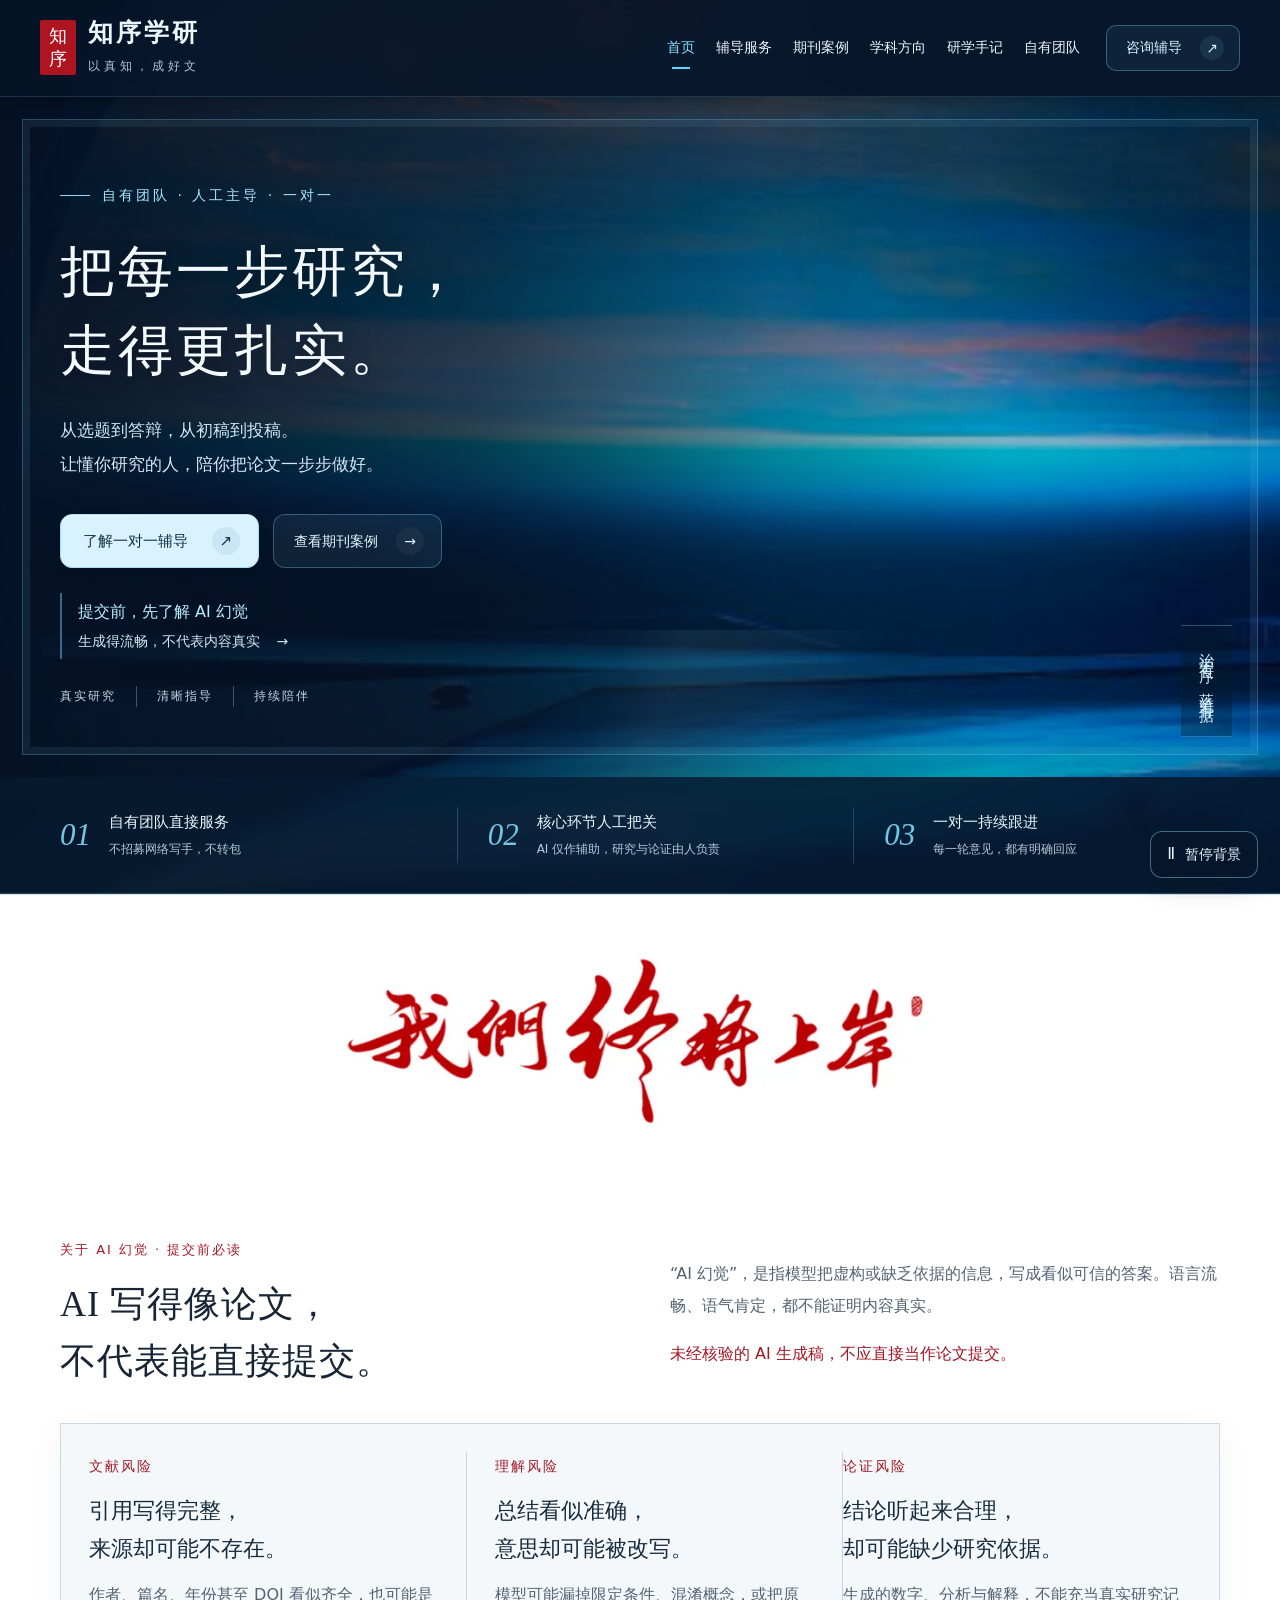
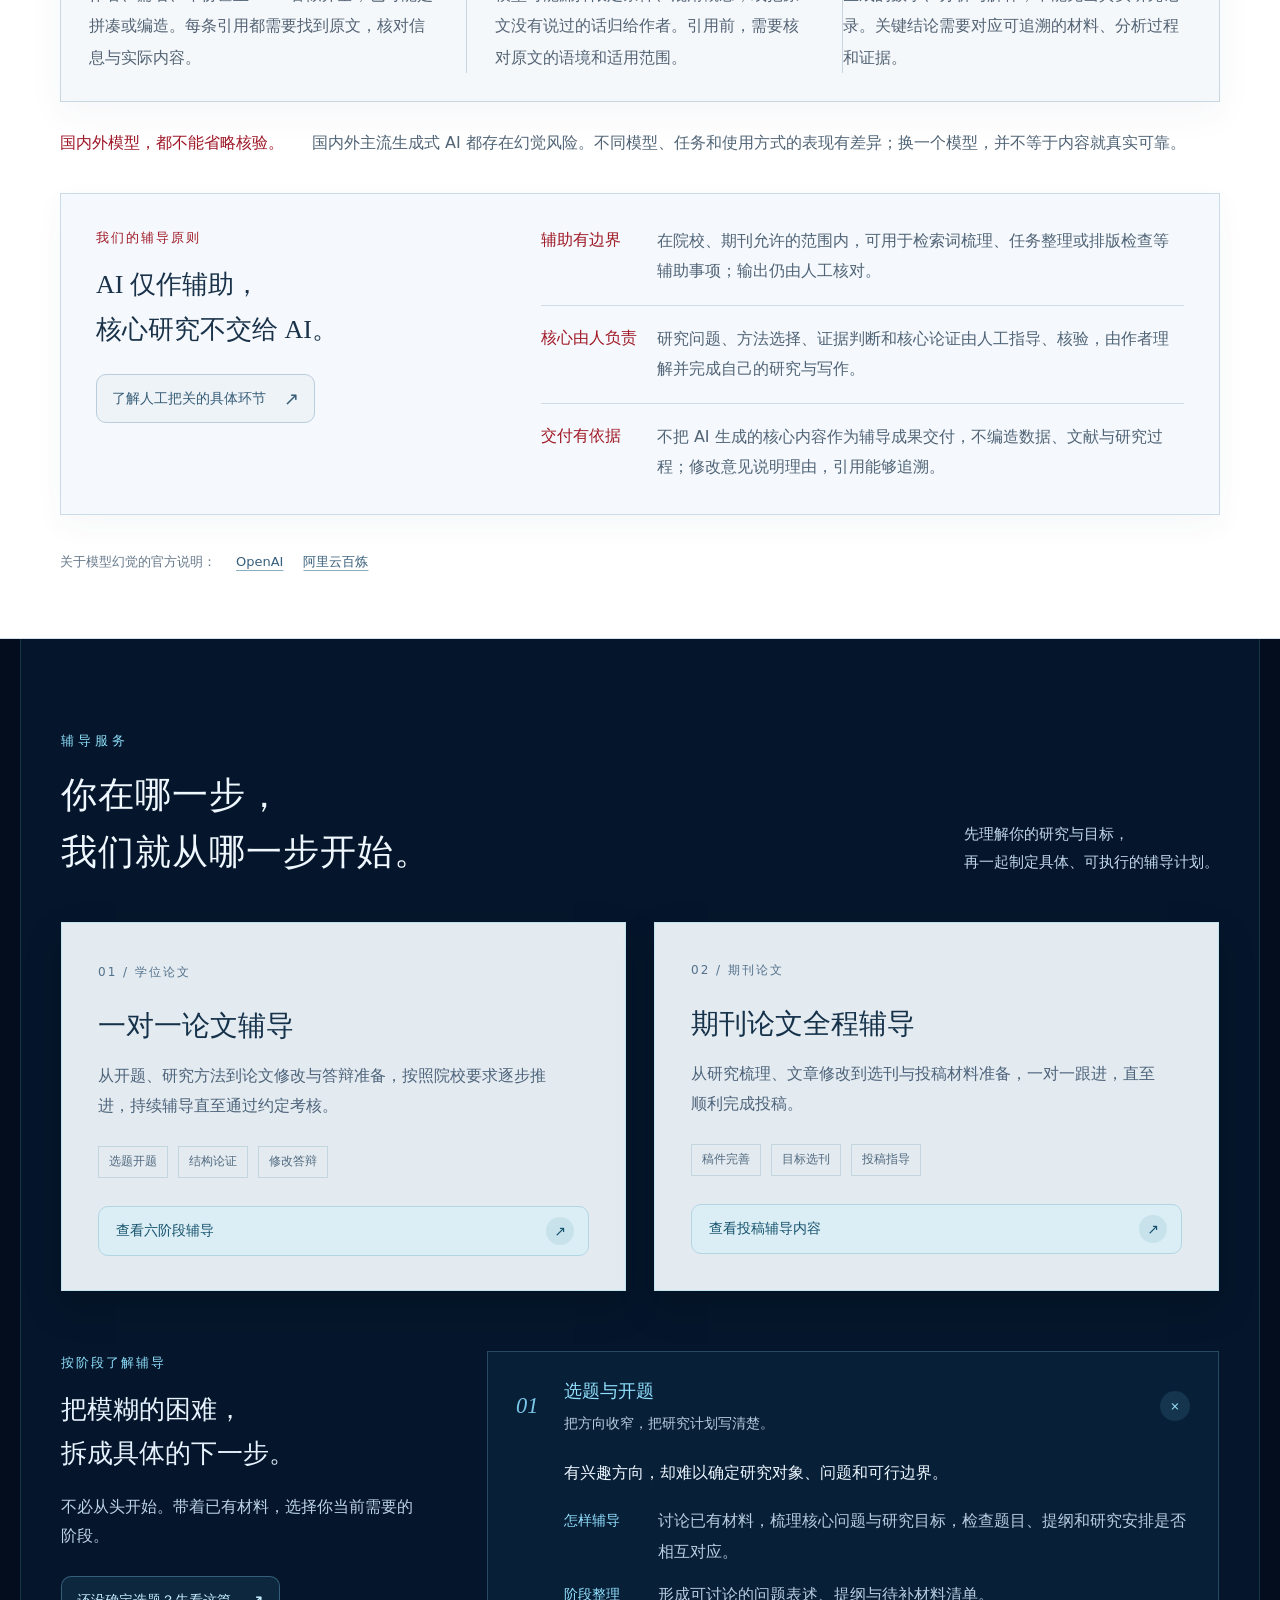
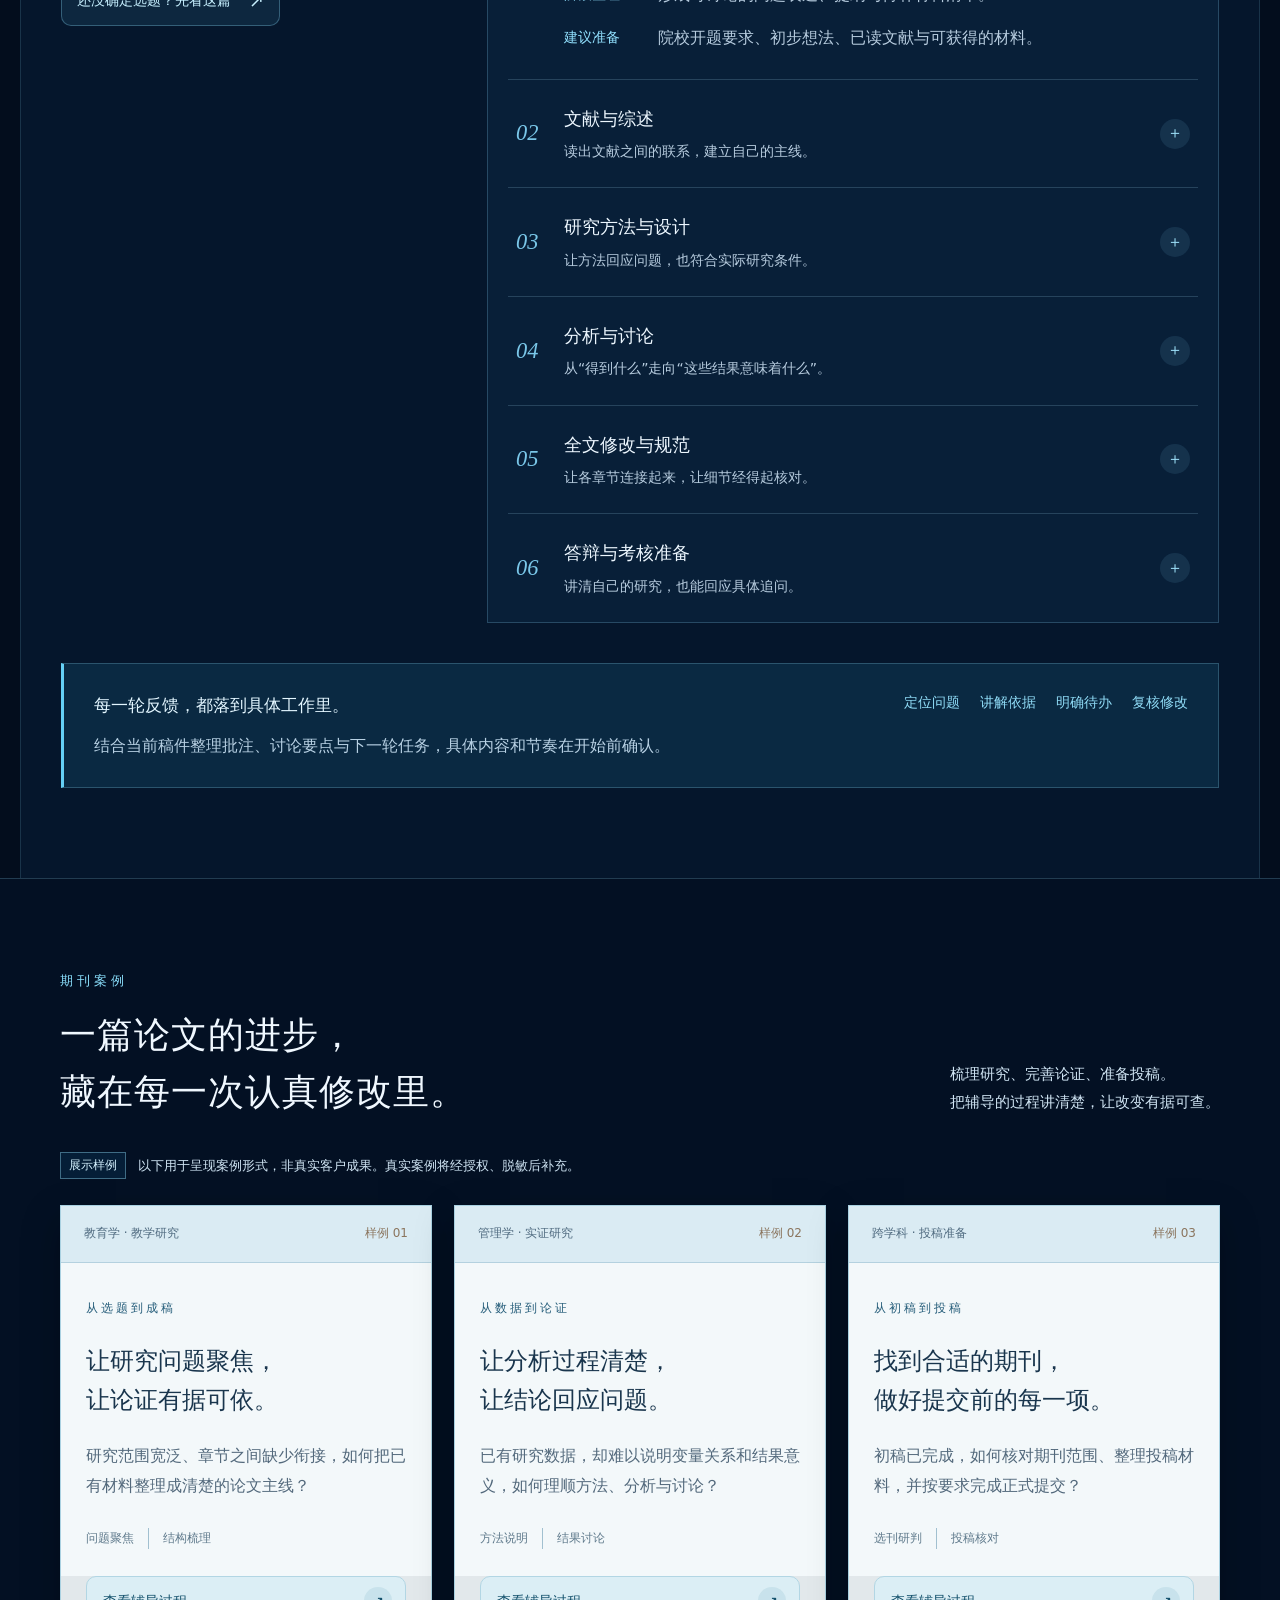
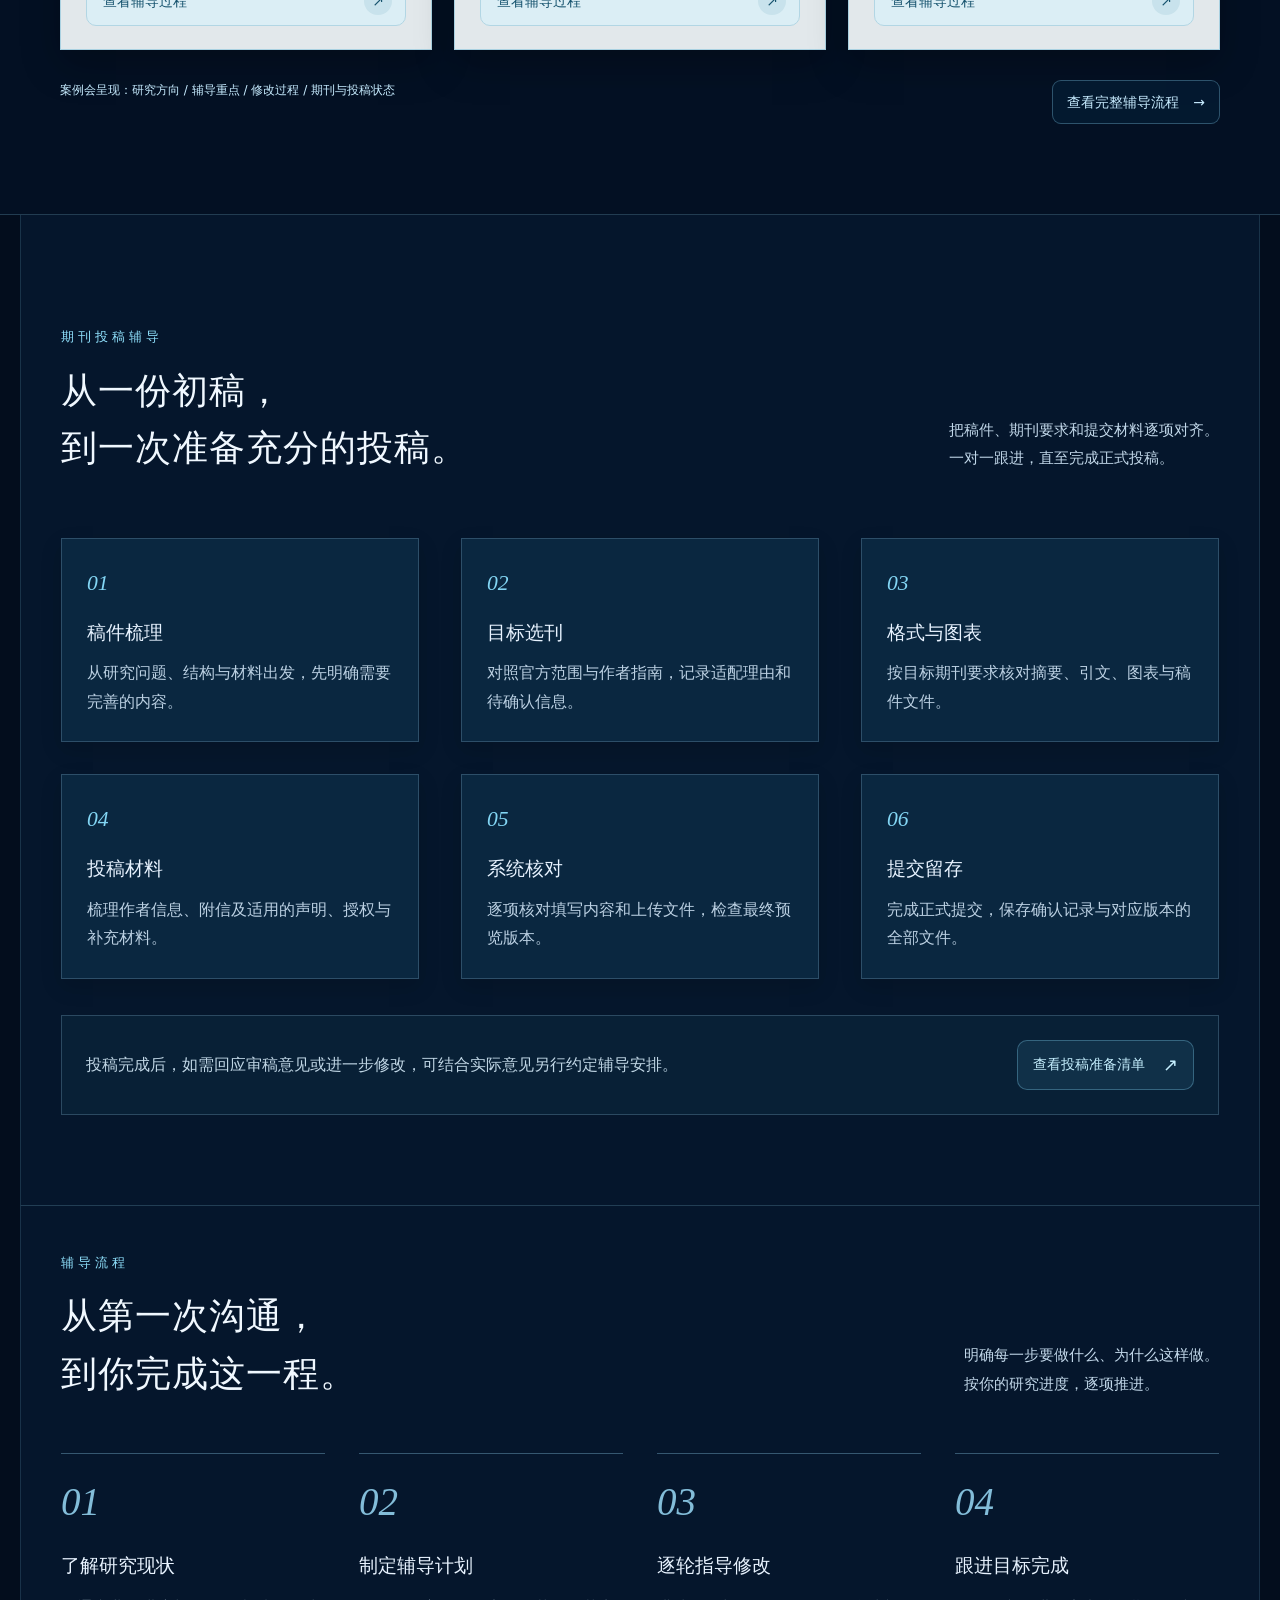
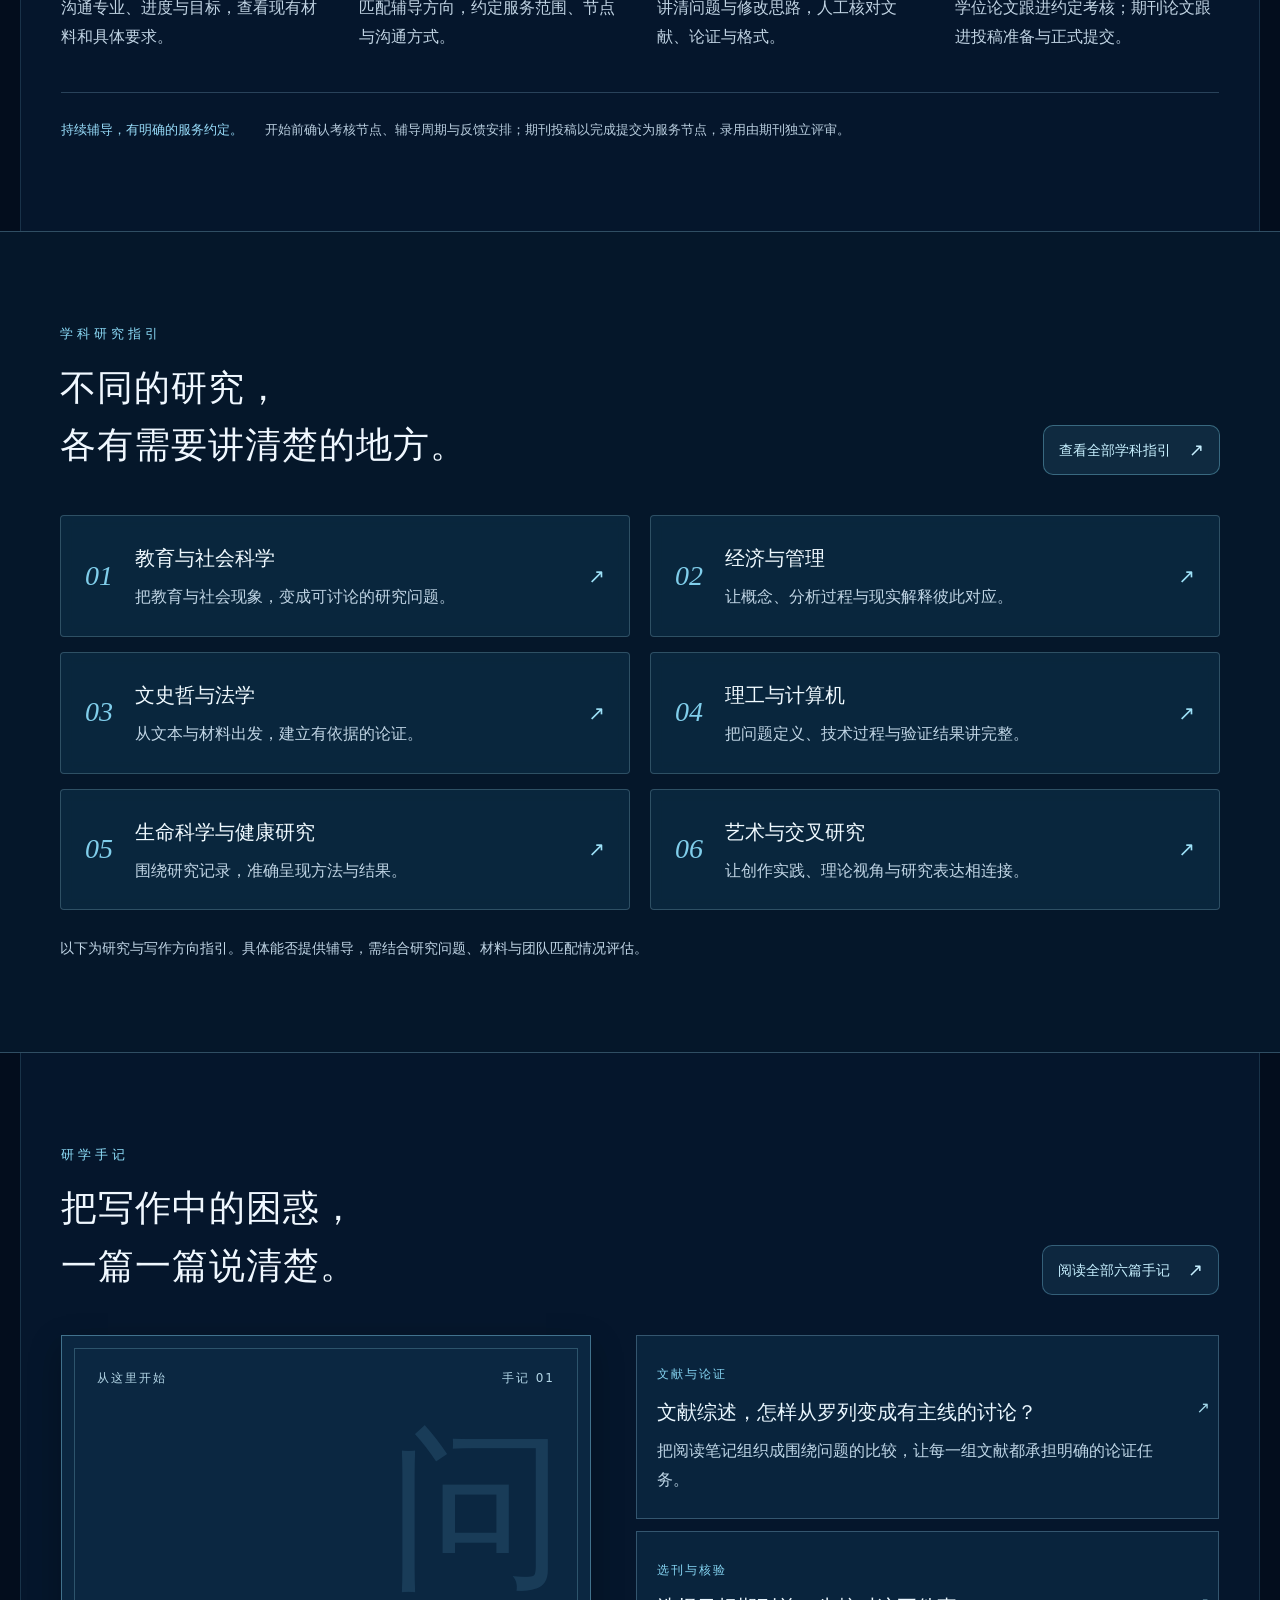
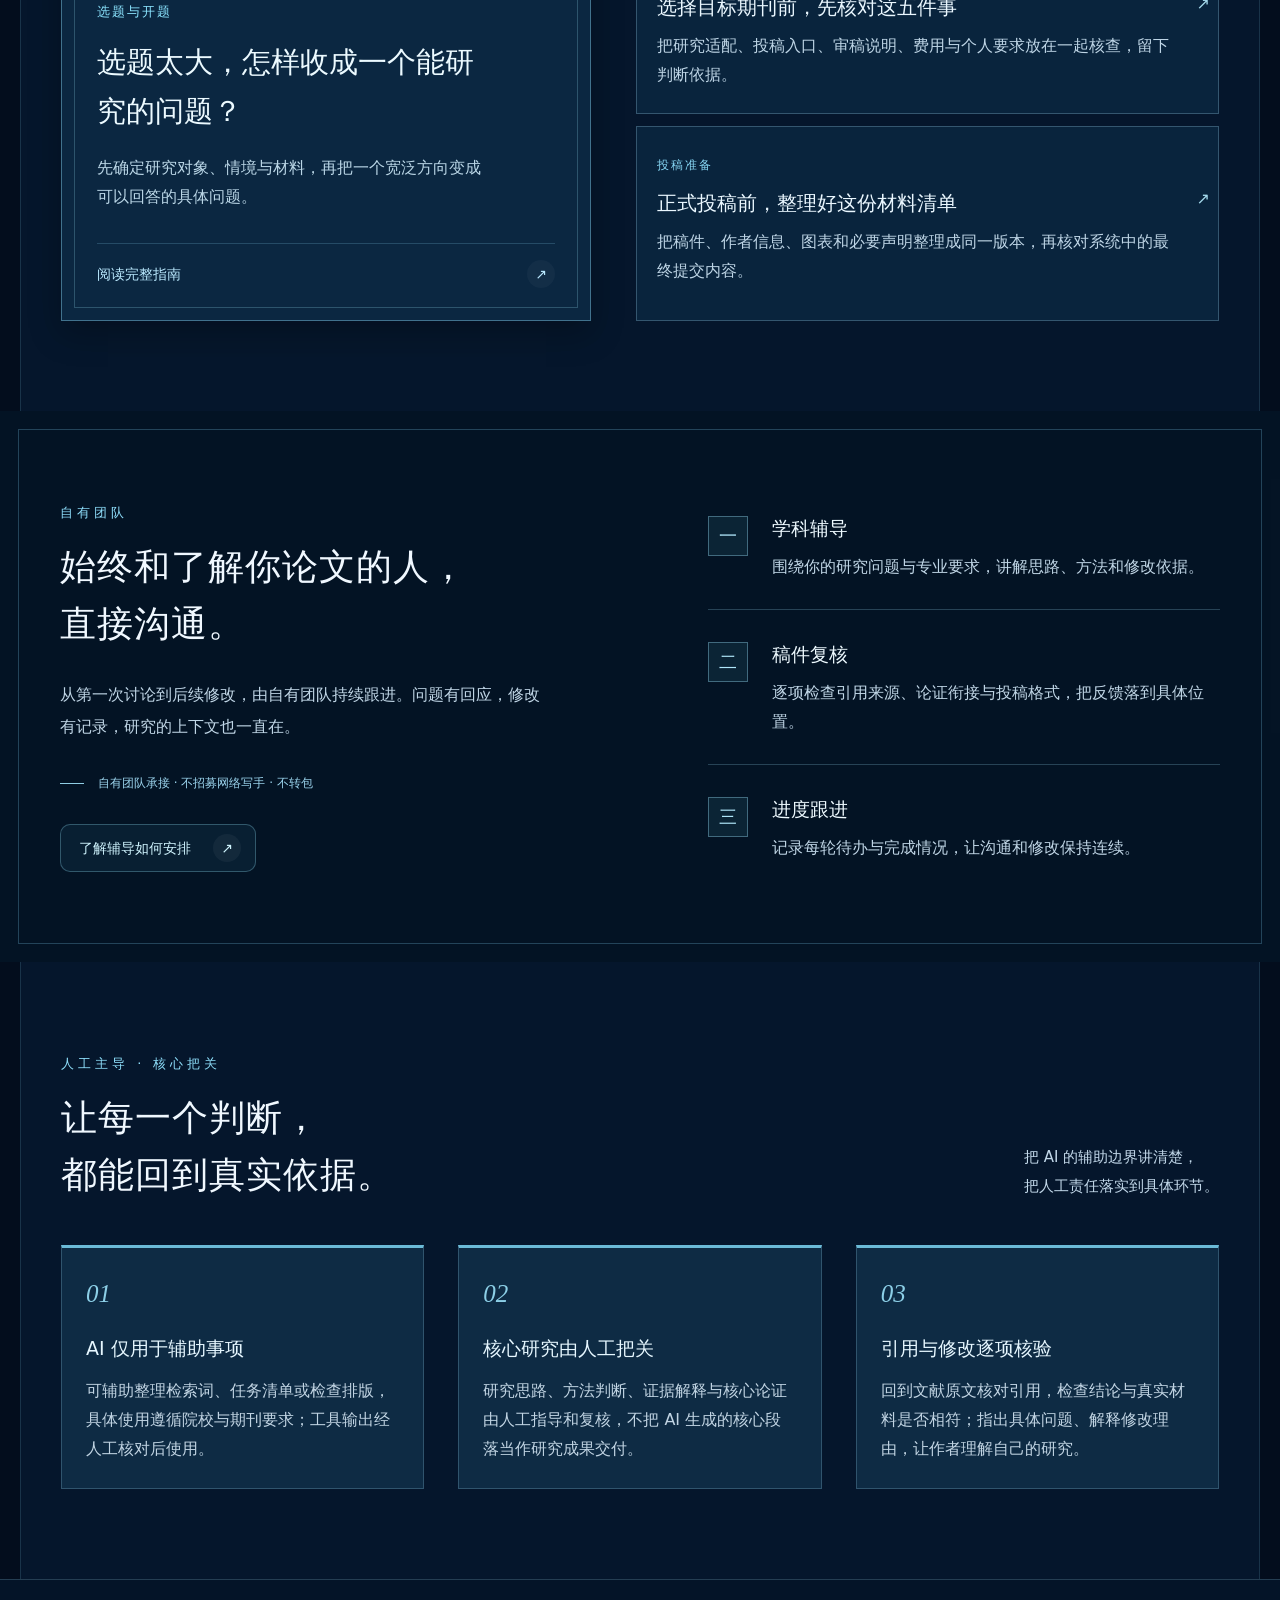
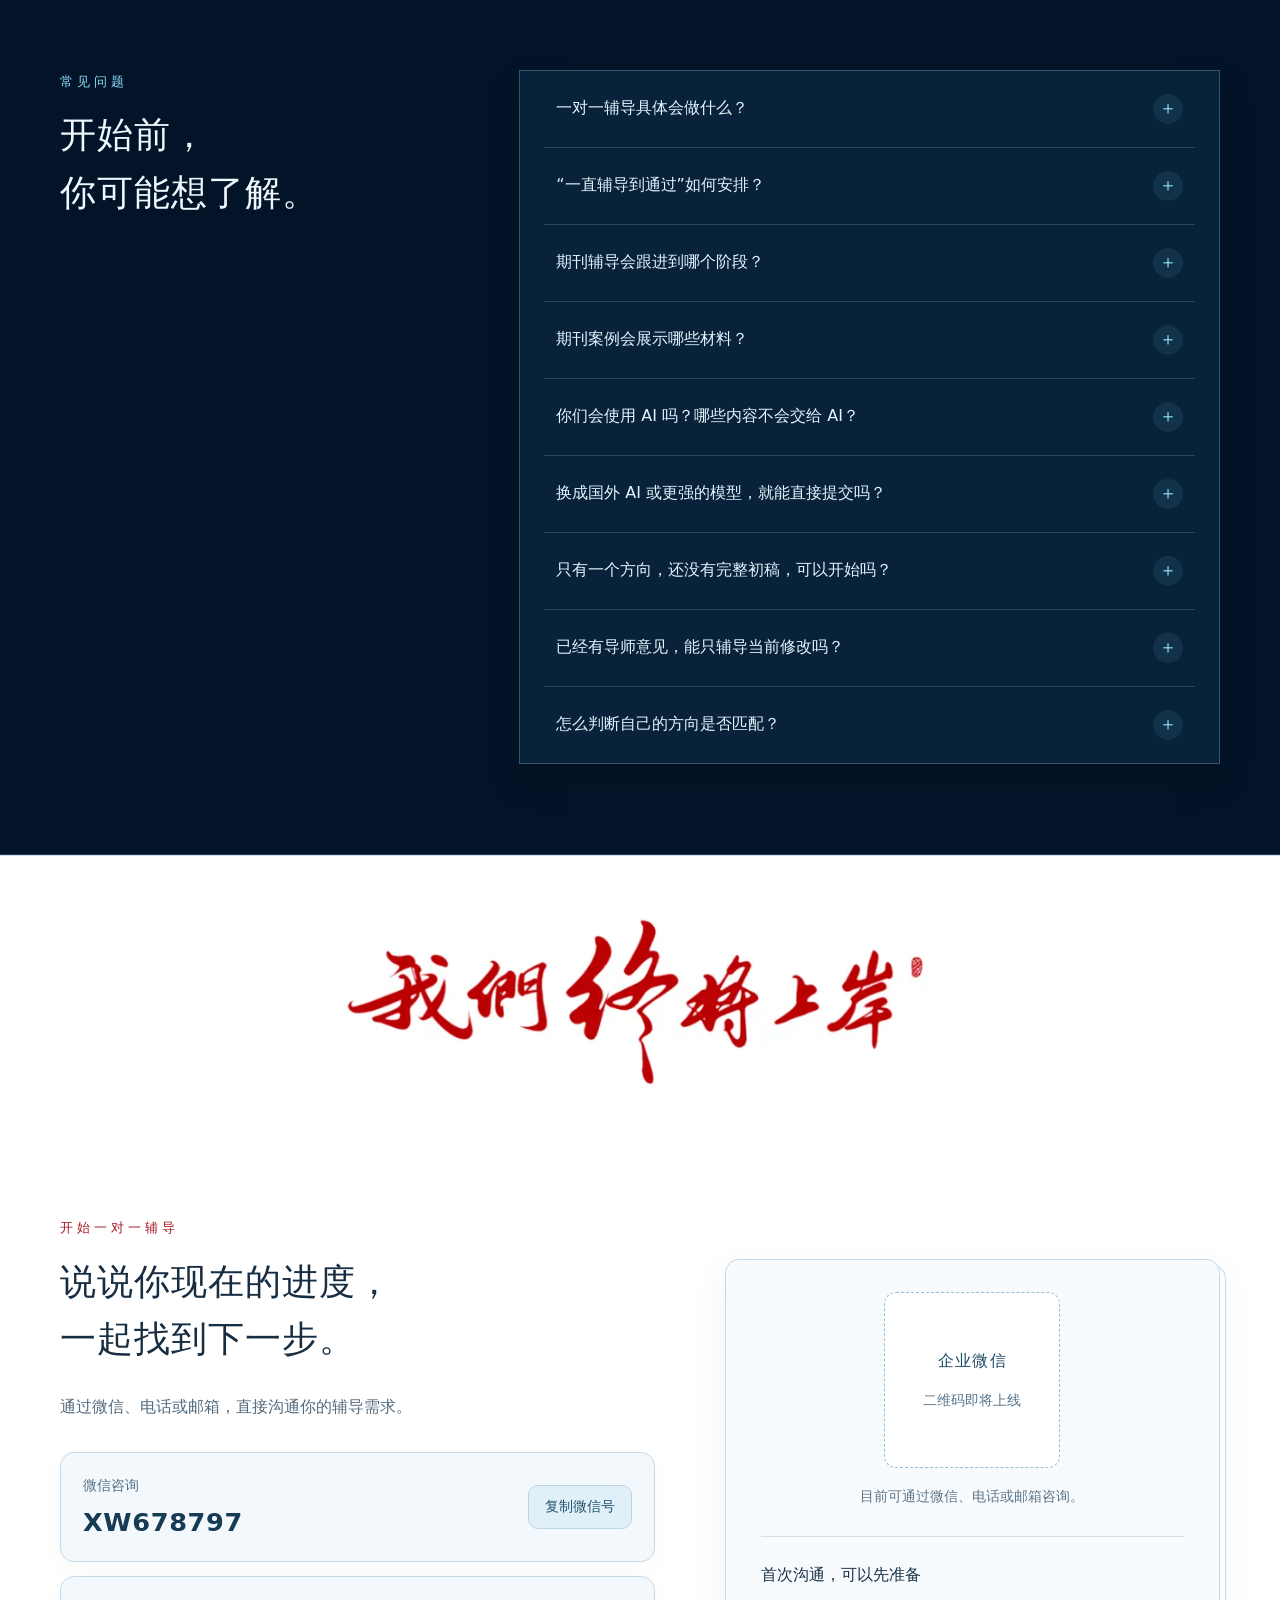
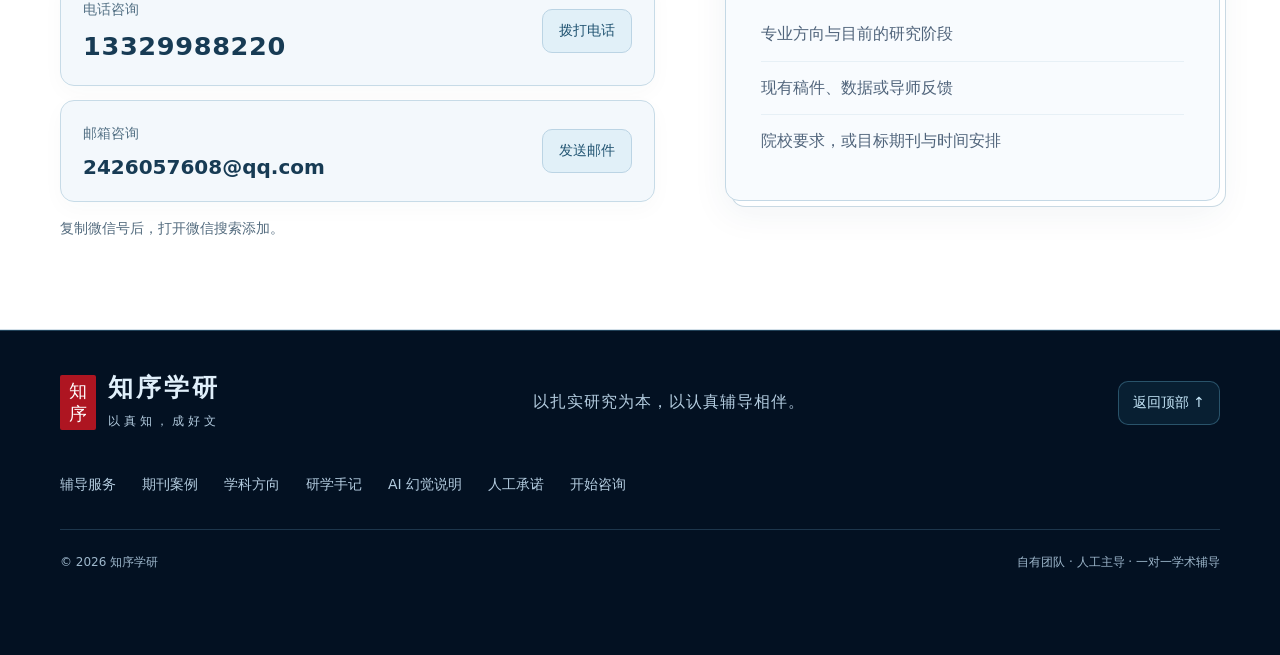
==== commit 5c712656: "Improve mobile typography and spacing" ====
--- a/index.html
+++ b/index.html
@@ -1,4 +1,4 @@
-<!doctype html><html lang="zh-CN"><head><meta charset="UTF-8"><meta name="viewport" content="width=device-width,initial-scale=1"><meta name="description" content="知序学研：学位论文与期刊论文一对一辅导。人工主导，AI 仅作辅助；了解 AI 幻觉风险、六阶段辅导、投稿准备与中文写作手记。"><meta name="theme-color" content="#07172f"><title>自有团队 · 一对一学术辅导｜知序学研</title><link rel="icon" type="image/svg+xml" href="data:image/svg+xml,%3Csvg xmlns='http://www.w3.org/2000/svg' viewBox='0 0 40 40'%3E%3Crect width='40' height='40' rx='5' fill='%23731f2c'/%3E%3Cpath d='M9 10h9v21H9zM22 10h9v21h-9z' fill='none' stroke='%23fff8eb' stroke-width='2'/%3E%3C/svg%3E"><link rel="stylesheet" href="styles.css"><link rel="stylesheet" href="scene-theme.css"><link rel="preload" as="image" href="assets-blue-horizon.png"><meta name="robots" content="index,follow,max-image-preview:large"><link rel="canonical" href="https://sokolovgayathri317-afk.github.io/zhixuyan/"></head><body data-page="home"><div class="scene-backdrop" aria-hidden="true"><div class="scene-pan"><img class="scene-image" src="assets-blue-horizon.png" alt="" fetchpriority="high"></div><div class="scene-light"></div><div class="scene-water"></div><div class="scene-shade"></div></div><a class="skip" href="#main">跳转到正文</a><header class="site-header"><div class="header-inner"><a href="index.html" class="brand" aria-label="知序学研首页"><span class="brand-seal" aria-hidden="true">知<br>序</span><span><strong>知序学研</strong><small>以真知，成好文</small></span></a><nav aria-label="主导航"><a href="#main" class="active" aria-current="page">首页</a><a href="#services">辅导服务</a><a href="#journals">期刊案例</a><a href="disciplines.html">学科方向</a><a href="notes.html">研学手记</a><a href="#team">自有团队</a></nav><a class="header-cta" href="#contact">咨询辅导 <span aria-hidden="true">↗</span></a><button class="menu-toggle" aria-label="展开导航" aria-expanded="false" aria-controls="mobile-nav">菜单</button></div><nav class="mobile-nav" id="mobile-nav" aria-label="手机导航" hidden><a href="#main" class="active" aria-current="page">首页</a><a href="#services">辅导服务</a><a href="#journals">期刊案例</a><a href="disciplines.html">学科方向</a><a href="notes.html">研学手记</a><a href="#team">自有团队</a><a href="#ai-integrity">AI 幻觉与人工把关</a><a href="#principles">人工承诺</a><a href="#contact">咨询辅导</a></nav></header><main id="main">
+<!doctype html><html lang="zh-CN"><head><meta charset="UTF-8"><meta name="viewport" content="width=device-width,initial-scale=1"><meta name="description" content="知序学研：学位论文与期刊论文一对一辅导。人工主导，AI 仅作辅助；了解 AI 幻觉风险、六阶段辅导、投稿准备与中文写作手记。"><meta name="theme-color" content="#07172f"><title>自有团队 · 一对一学术辅导｜知序学研</title><link rel="icon" type="image/svg+xml" href="data:image/svg+xml,%3Csvg xmlns='http://www.w3.org/2000/svg' viewBox='0 0 40 40'%3E%3Crect width='40' height='40' rx='5' fill='%23731f2c'/%3E%3Cpath d='M9 10h9v21H9zM22 10h9v21h-9z' fill='none' stroke='%23fff8eb' stroke-width='2'/%3E%3C/svg%3E"><link rel="stylesheet" href="styles.css"><link rel="stylesheet" href="scene-theme.css?v=1cf5000beb33"><link rel="preload" as="image" href="assets-blue-horizon.png"><meta name="robots" content="index,follow,max-image-preview:large"><link rel="canonical" href="https://sokolovgayathri317-afk.github.io/zhixuyan/"></head><body data-page="home"><div class="scene-backdrop" aria-hidden="true"><div class="scene-pan"><img class="scene-image" src="assets-blue-horizon.png" alt="" fetchpriority="high"></div><div class="scene-light"></div><div class="scene-water"></div><div class="scene-shade"></div></div><a class="skip" href="#main">跳转到正文</a><header class="site-header"><div class="header-inner"><a href="index.html" class="brand" aria-label="知序学研首页"><span class="brand-seal" aria-hidden="true">知<br>序</span><span><strong>知序学研</strong><small>以真知，成好文</small></span></a><nav aria-label="主导航"><a href="#main" class="active" aria-current="page">首页</a><a href="#services">辅导服务</a><a href="#journals">期刊案例</a><a href="disciplines.html">学科方向</a><a href="notes.html">研学手记</a><a href="#team">自有团队</a></nav><a class="header-cta" href="#contact">咨询辅导 <span aria-hidden="true">↗</span></a><button class="menu-toggle" aria-label="展开导航" aria-expanded="false" aria-controls="mobile-nav">菜单</button></div><nav class="mobile-nav" id="mobile-nav" aria-label="手机导航" hidden><a href="#main" class="active" aria-current="page">首页</a><a href="#services">辅导服务</a><a href="#journals">期刊案例</a><a href="disciplines.html">学科方向</a><a href="notes.html">研学手记</a><a href="#team">自有团队</a><a href="#ai-integrity">AI 幻觉与人工把关</a><a href="#principles">人工承诺</a><a href="#contact">咨询辅导</a></nav></header><main id="main">
 <section class="hero" aria-labelledby="hero-title">
 <div class="hero-shade"></div>
 <div class="hero-inner"><div class="eyebrow"><span></span> 自有团队 · 人工主导 · 一对一</div>
--- a/scene-theme.css
+++ b/scene-theme.css
@@ -48,3 +48,53 @@
 @media(prefers-reduced-motion:reduce){.contact-action{transition:none}.contact-action:active{transform:none}}
 
 .contact-email .contact-value{font-size:clamp(1.05rem,1.65vw,1.25rem);letter-spacing:0}
+
+/* Keep full-width calligraphy inside the viewport when a scrollbar is present. */
+.contact-section{overflow-x:clip}
+
+/* Mobile typography and reading rhythm. */
+@media(max-width:600px){
+  html{font-size:93.75%;-webkit-text-size-adjust:100%;text-size-adjust:100%}
+  body{line-height:1.75}
+  .header-inner{min-height:70px;padding:10px 18px;gap:12px}
+  .brand{gap:8px}.brand strong{font-size:1.2rem;letter-spacing:1px}
+  .brand small{font-size:.8rem;letter-spacing:1px}.brand-seal{font-size:.9333rem;padding:4px 7px}
+  .header-cta{display:none}.menu-toggle{margin-left:auto;min-height:44px}
+  .mobile-nav{padding:8px 18px}.mobile-nav a{font-size:.9333rem;min-height:44px}
+  .hero{min-height:560px}.hero-inner{padding:40px 22px 32px}
+  .hero h1{font-size:clamp(1.85rem,7.5vw,2rem);line-height:1.45;letter-spacing:1px;margin:20px 0}
+  .hero p{font-size:1rem;line-height:1.85}
+  .eyebrow,.section-kicker{font-size:.8rem;letter-spacing:1px}
+  .hero-caption{display:none}.hero-actions{margin-top:25px;gap:10px}
+  .hero-actions>a{min-height:46px}.hero-ai-note{margin-top:20px}
+  .hero-ai-note strong{font-size:.9333rem}.hero-ai-note>span{font-size:.8667rem}
+  .hero .hero-note{margin-top:22px;font-size:.8rem;letter-spacing:1px}
+  .button,.hero-text-link,.soft-link,.case-open,.contact-action,.menu-toggle,.text-link{font-size:.9333rem;line-height:1.5;min-height:44px}
+  .button,.hero-text-link{padding:11px 16px}
+  .section{padding:40px 20px}.section-heading{gap:12px;margin-bottom:24px}
+  .section h2,.team-section h2,.contact-intro h2,.subject-detail h2,.note-group-heading h2{font-size:1.6rem;line-height:1.5;letter-spacing:.01em}
+  .section-heading>p,.team-intro>p{font-size:1rem;line-height:1.85}
+  .service-card,.case-main{padding:22px 20px}
+  .service-card h3,.section .case-main h3,.featured-note h3,.stage-intro h3{font-size:1.35rem;line-height:1.55}
+  .case-top{padding:13px 20px}.case-open{margin-inline:20px;width:calc(100% - 40px)}
+  .ai-integrity-section>.section{padding-top:16px;padding-bottom:40px}
+  .ai-risk-grid h3,.ai-service-boundary h3{font-size:1.25rem;line-height:1.6}
+  .ai-service-boundary{padding:22px 20px;gap:22px}
+  .trust-strip{padding:22px 20px;gap:14px}.trust-strip strong{font-size:.9667rem}
+  .trust-strip small,.stage-title small,.note-card-meta,.article-meta{font-size:.8rem}
+  .submission-grid h3,.principles-grid h3,.team-roles h3,.subject-link h3,.notes-short-list h3{font-size:1.1333rem;line-height:1.6}
+  .stage-title strong,.faq-items summary{font-size:1rem;line-height:1.65}
+  .stage-item summary{padding:17px 2px}.stage-body dd{font-size:.9667rem}
+  .featured-note{min-height:350px;padding:24px 20px}
+  .note-card h3{font-size:1.2667rem;line-height:1.55}
+  .contact-section{padding-top:0;gap:24px}.contact-section>.signature-scene{margin-inline:-20px}
+  .contact-panel{padding:22px 18px}.contact-method{padding:16px;gap:12px}
+  .contact-value{font-size:1.1333rem}.contact-email .contact-value{font-size:1rem}
+  .contact-action{padding:9px 12px}.contact-label{font-size:.8667rem}
+  .page-shell{padding:20px 20px 44px}.page-intro h1,.article-header h1{font-size:1.8rem;line-height:1.5}
+  .page-intro>p,.article-header>p,.subject-focus{font-size:1rem;line-height:1.85}
+  .article-prose{padding:22px 17px}.article-prose h2{font-size:1.25rem;line-height:1.6}
+  .article-prose p,.article-prose li{font-size:1rem;line-height:1.9}
+  .article-takeaway>p,.article-next>a{font-size:1.0667rem}
+  .page-callout h2{font-size:1.3333rem}.dialog-body h2{font-size:1.4rem;line-height:1.5}
+}
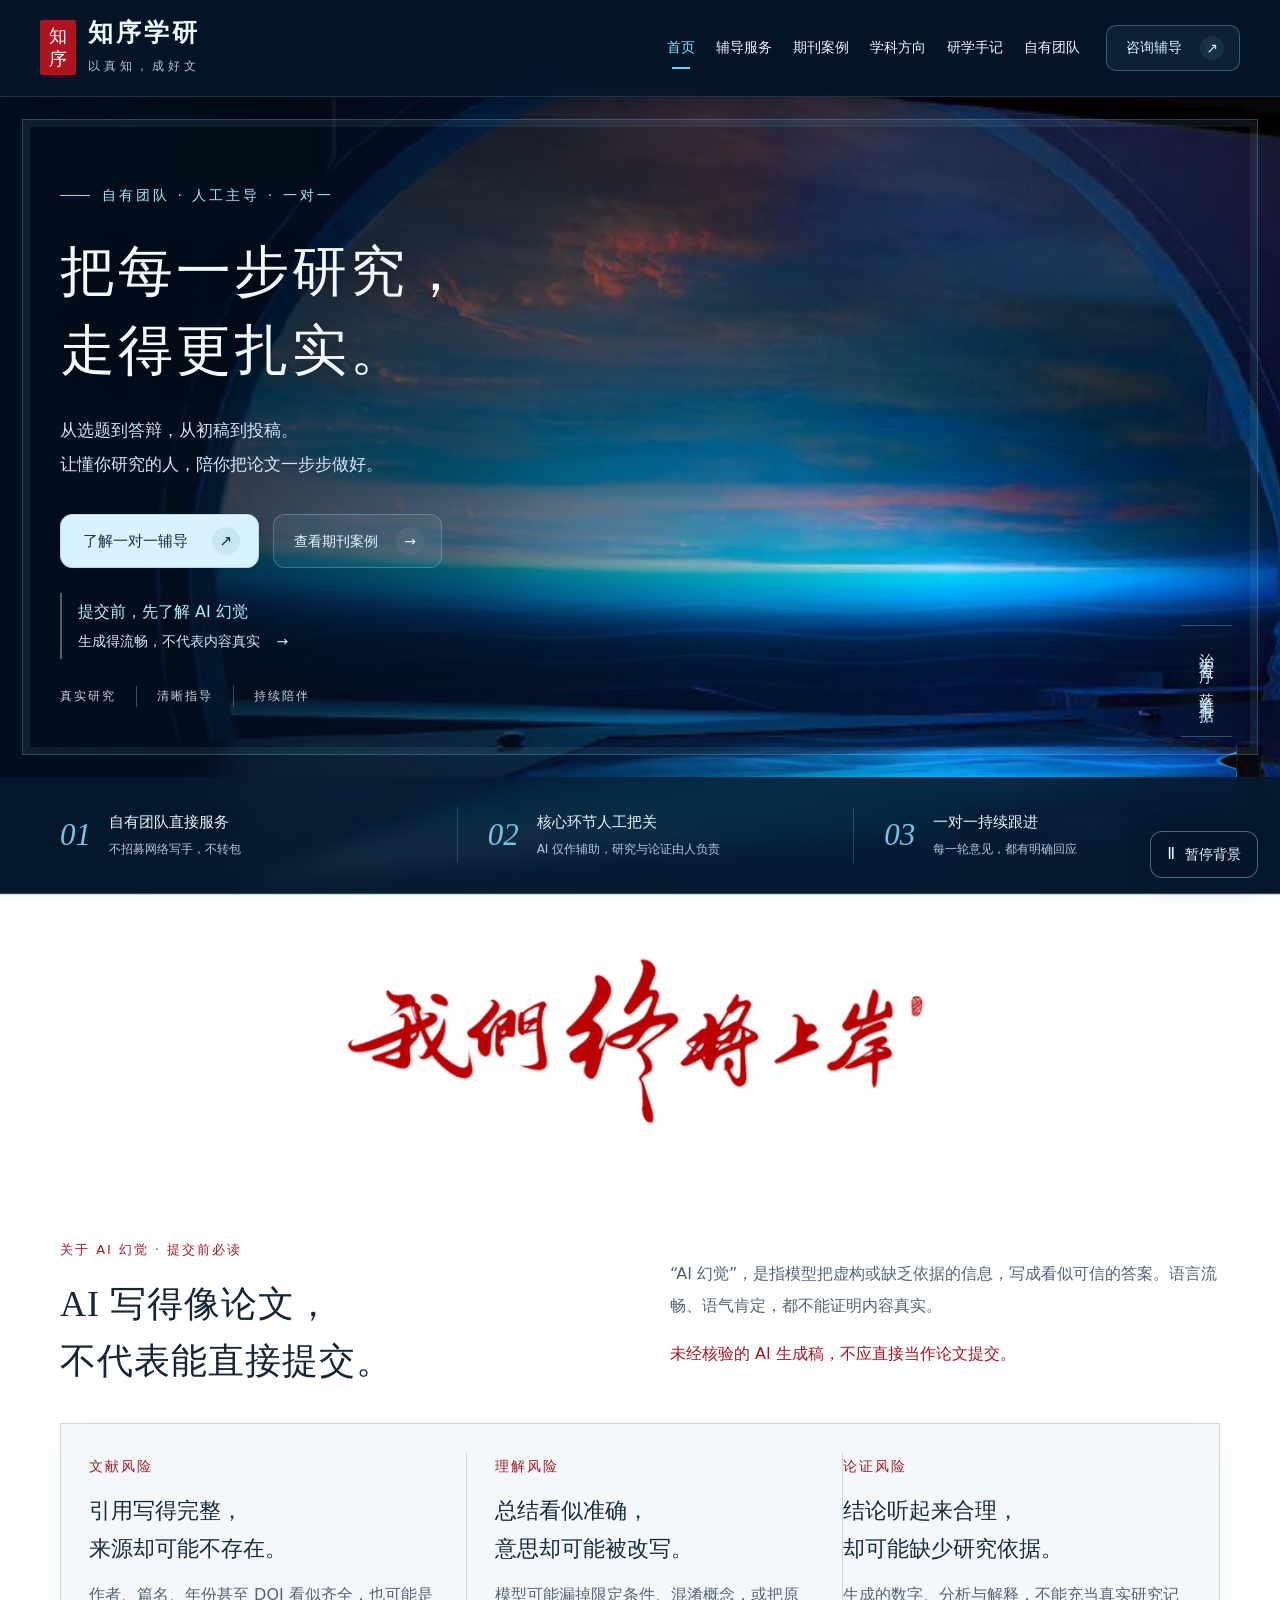
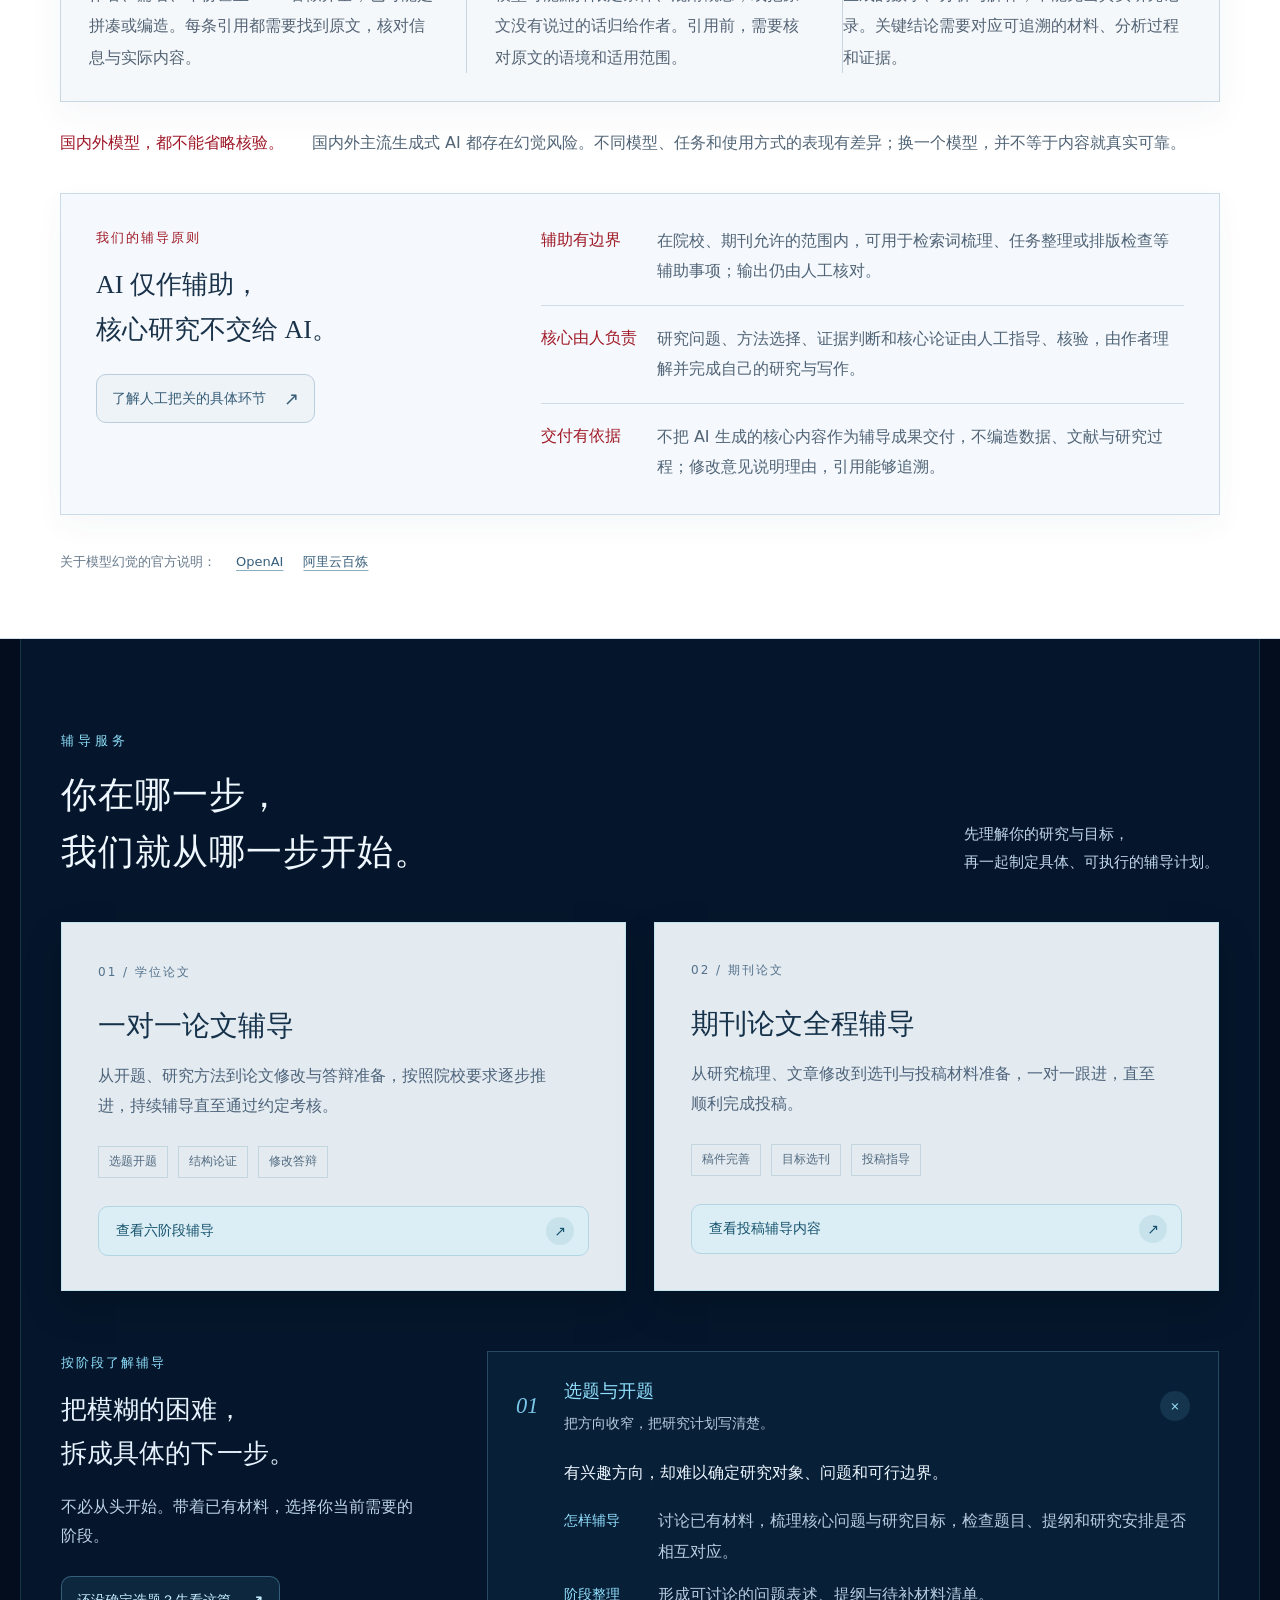
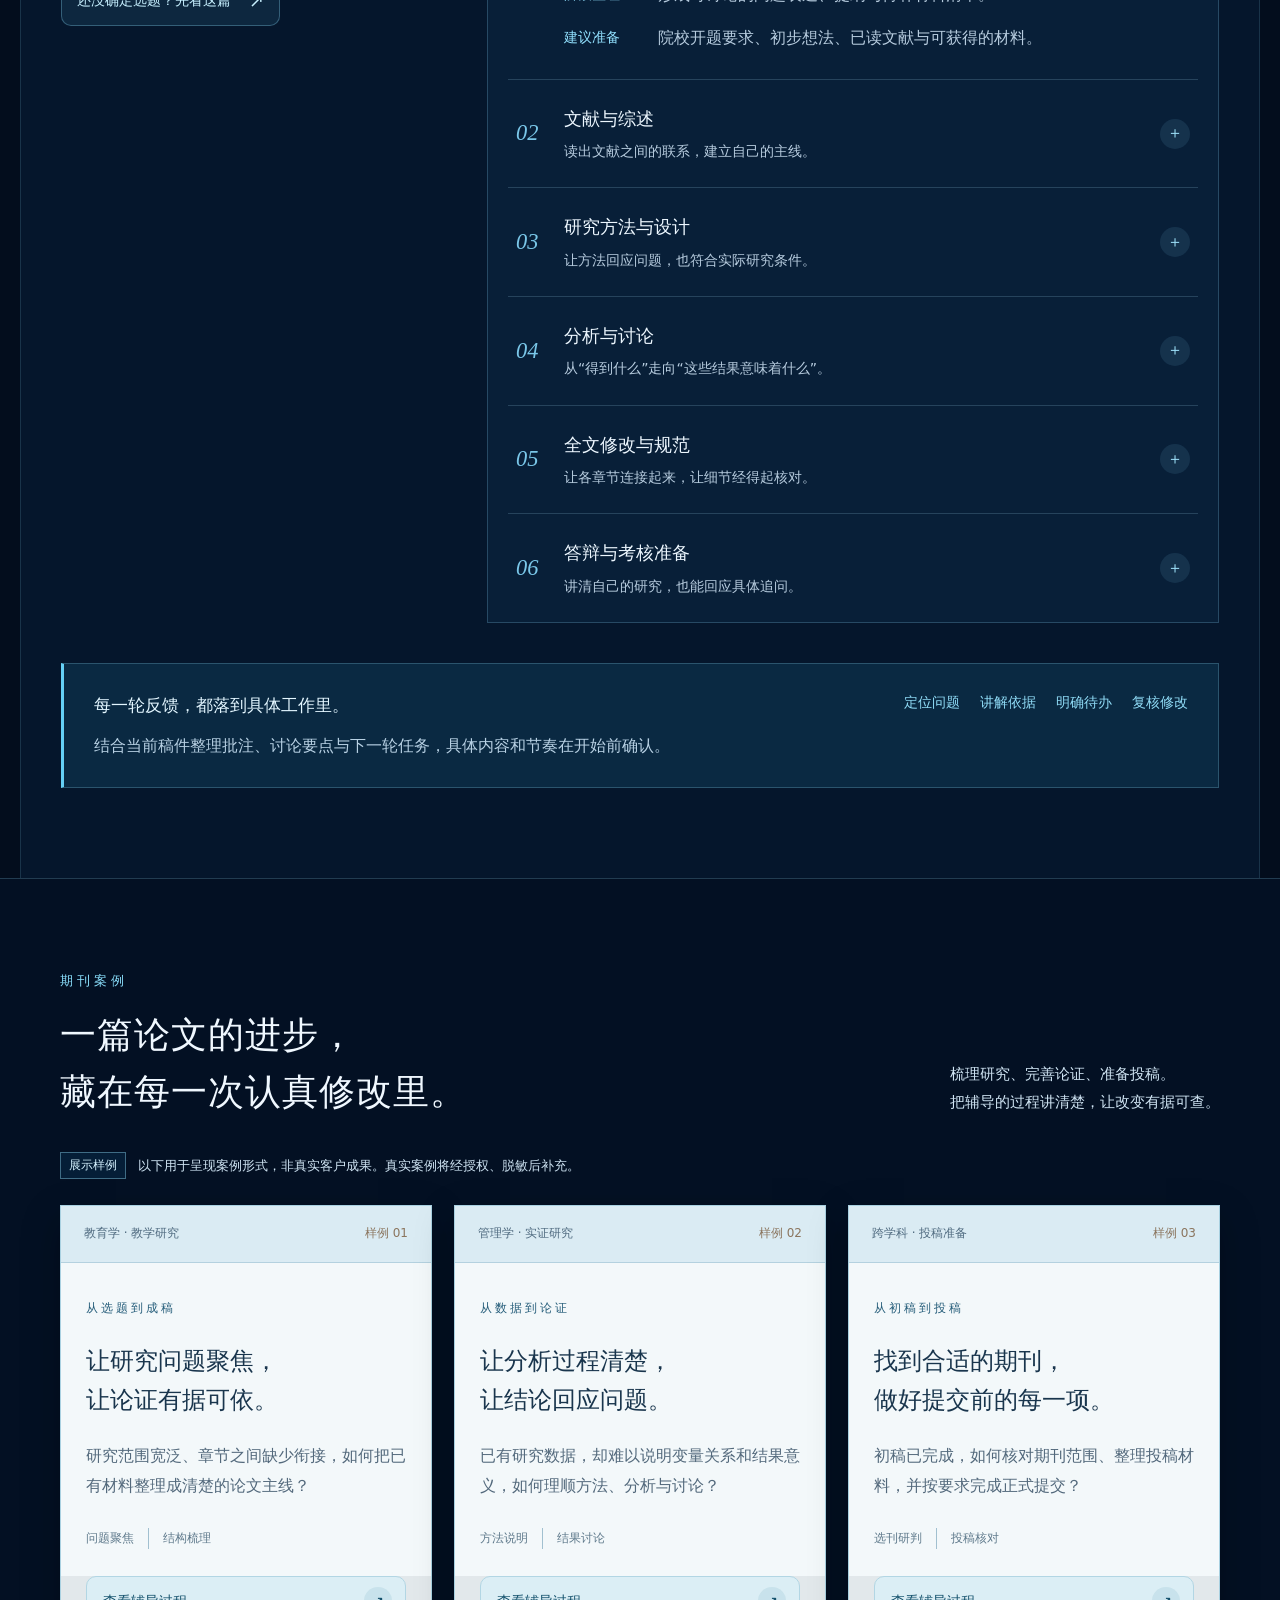
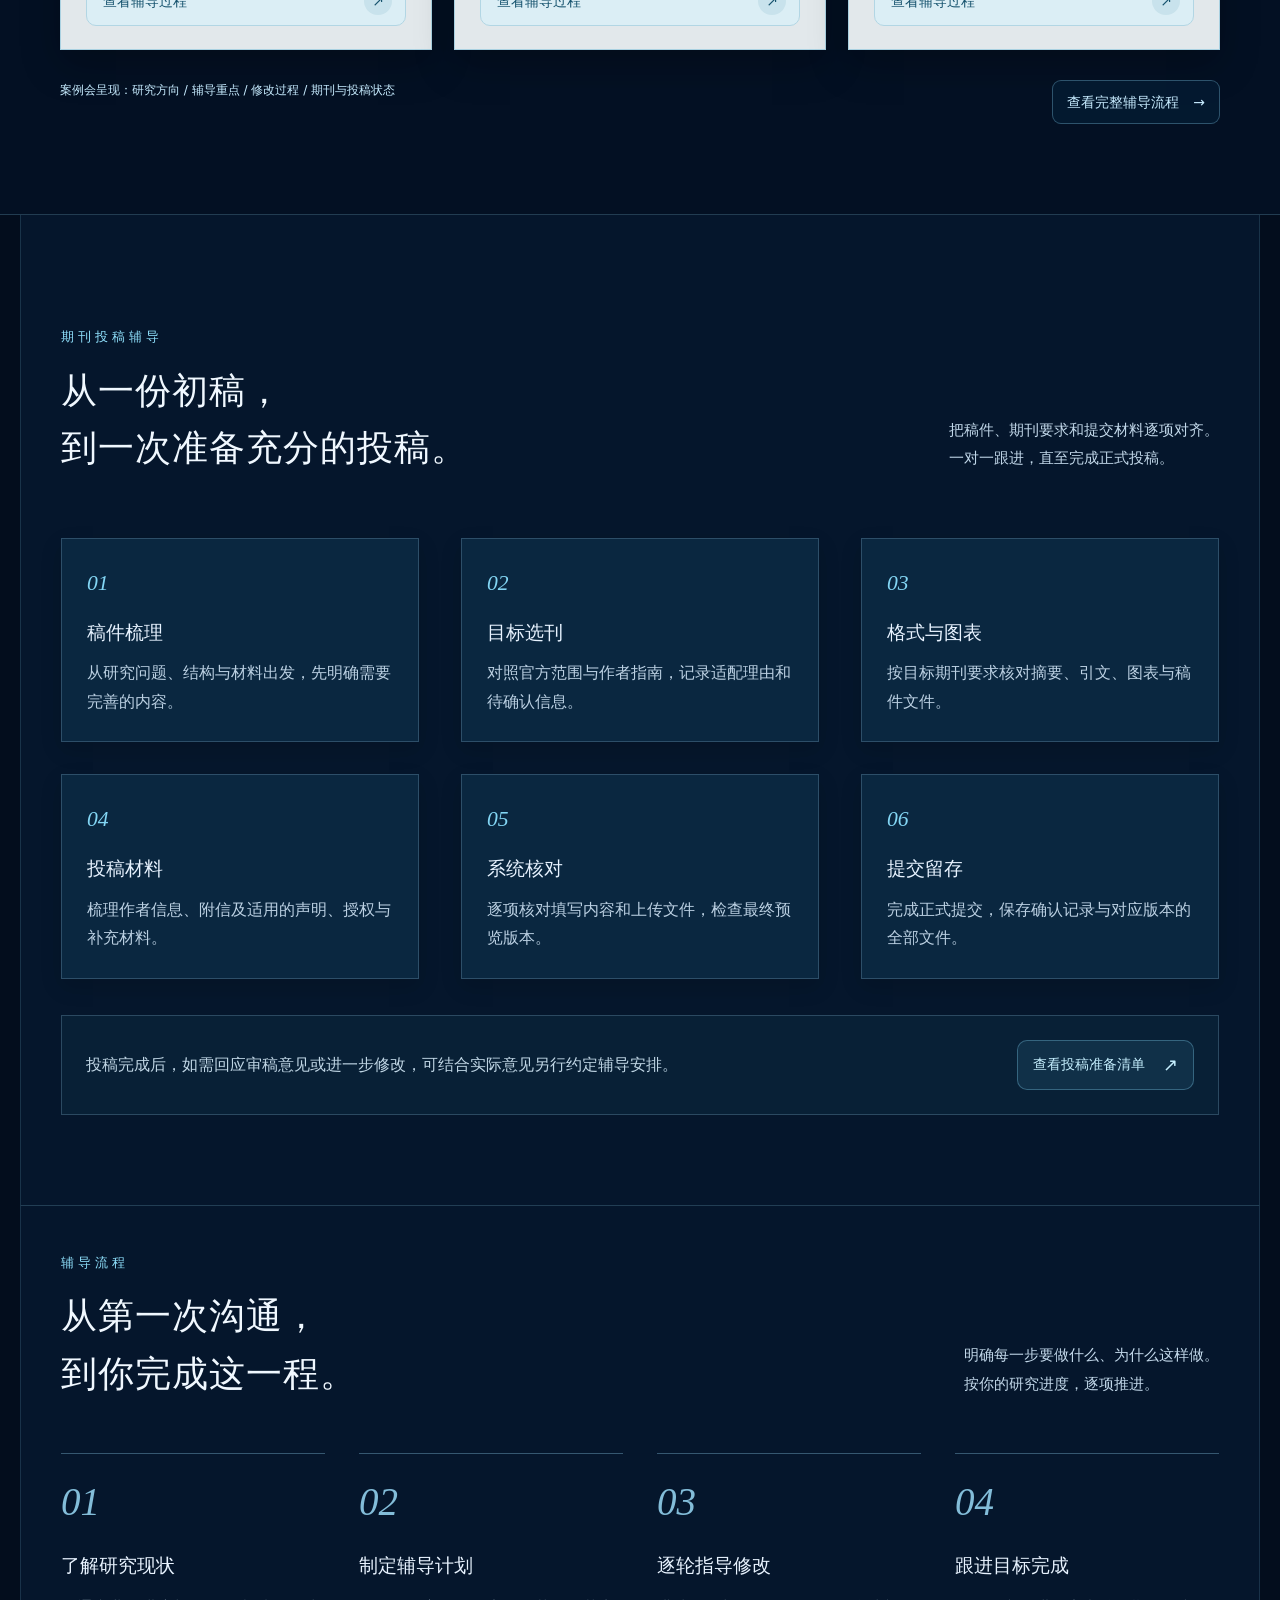
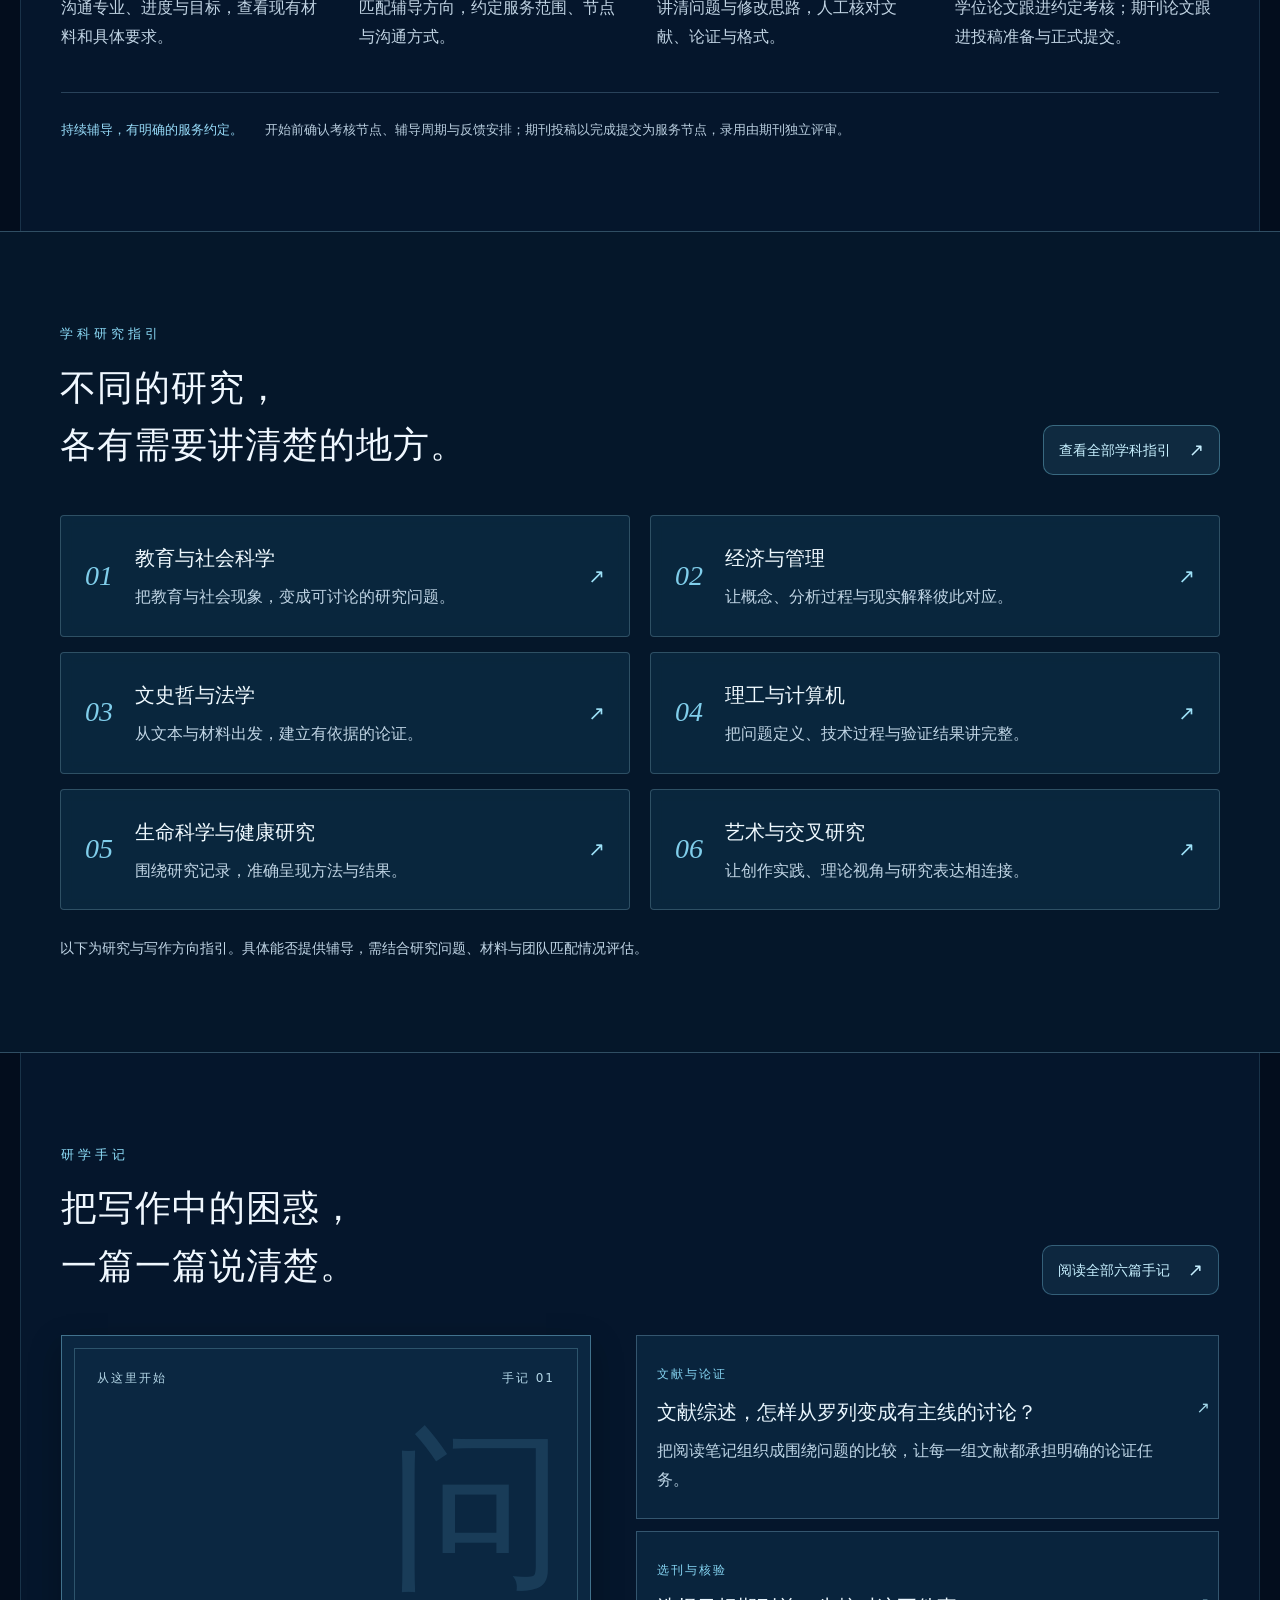
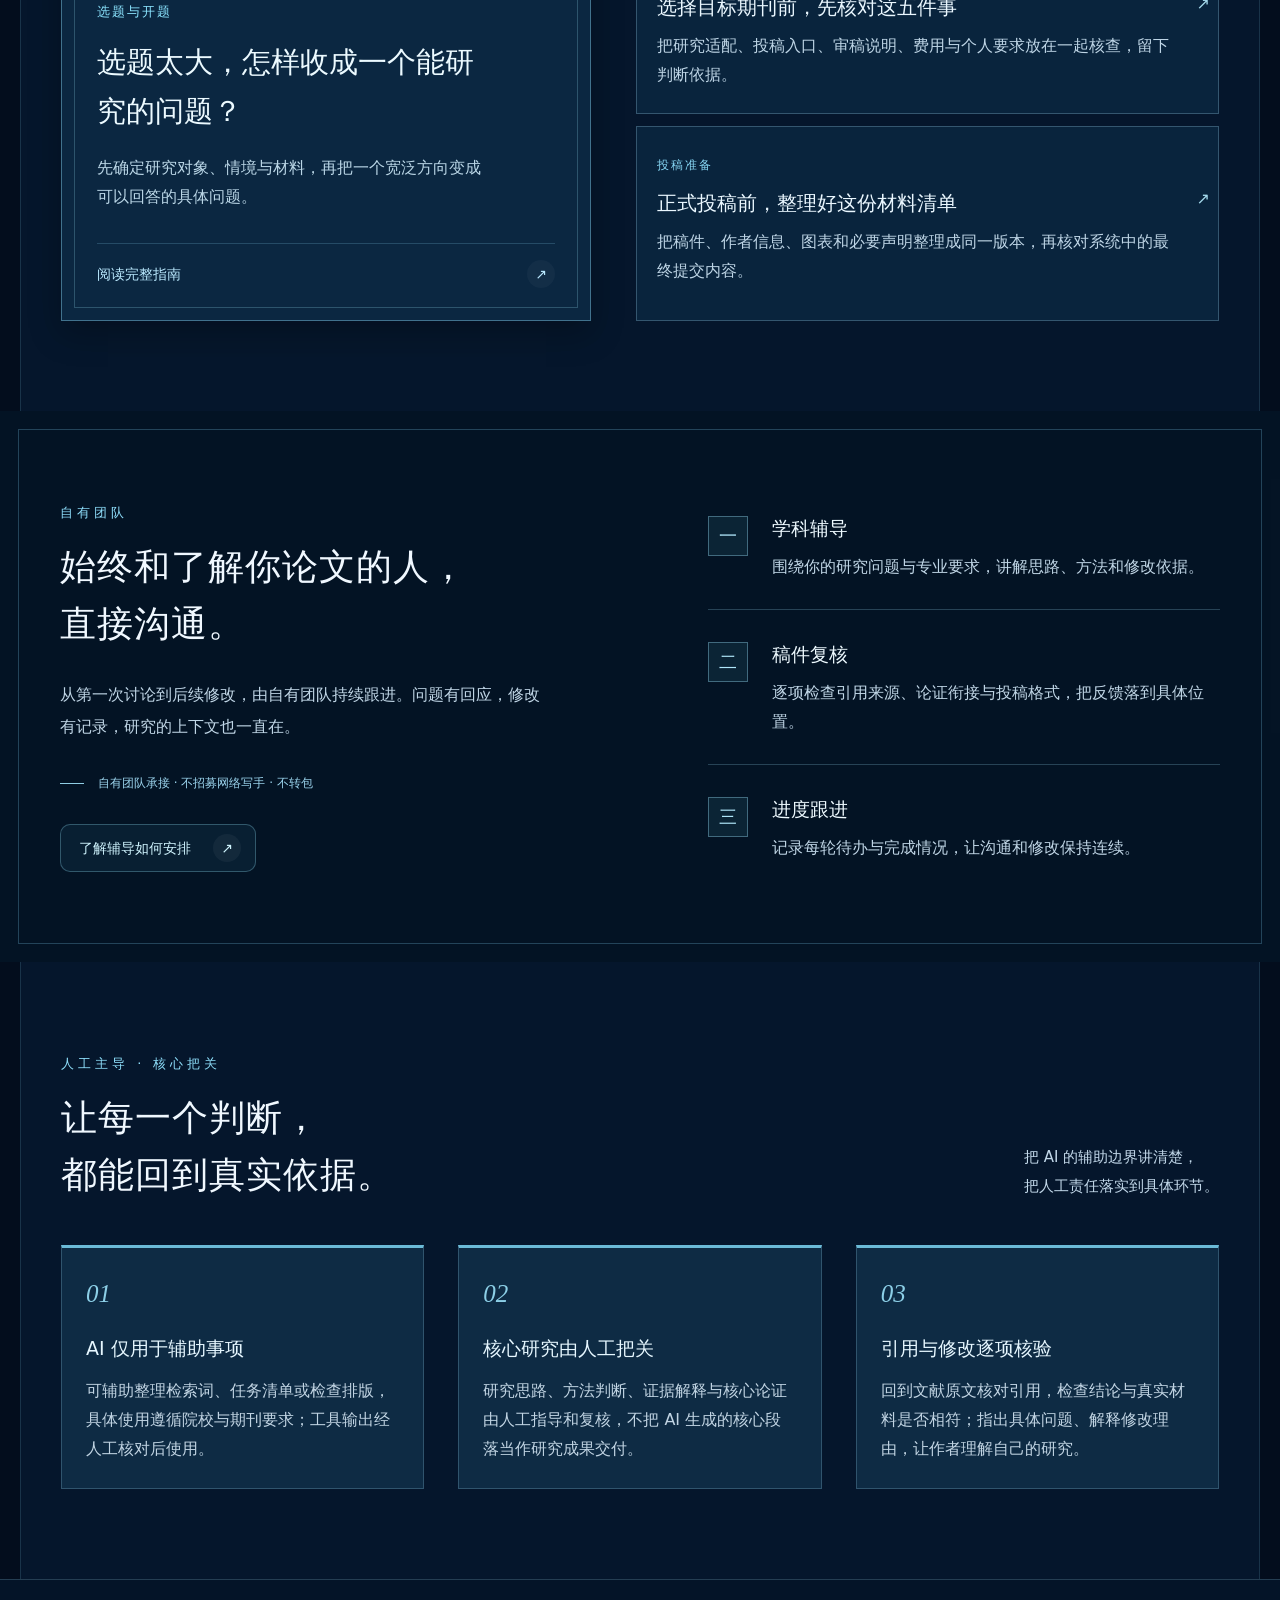
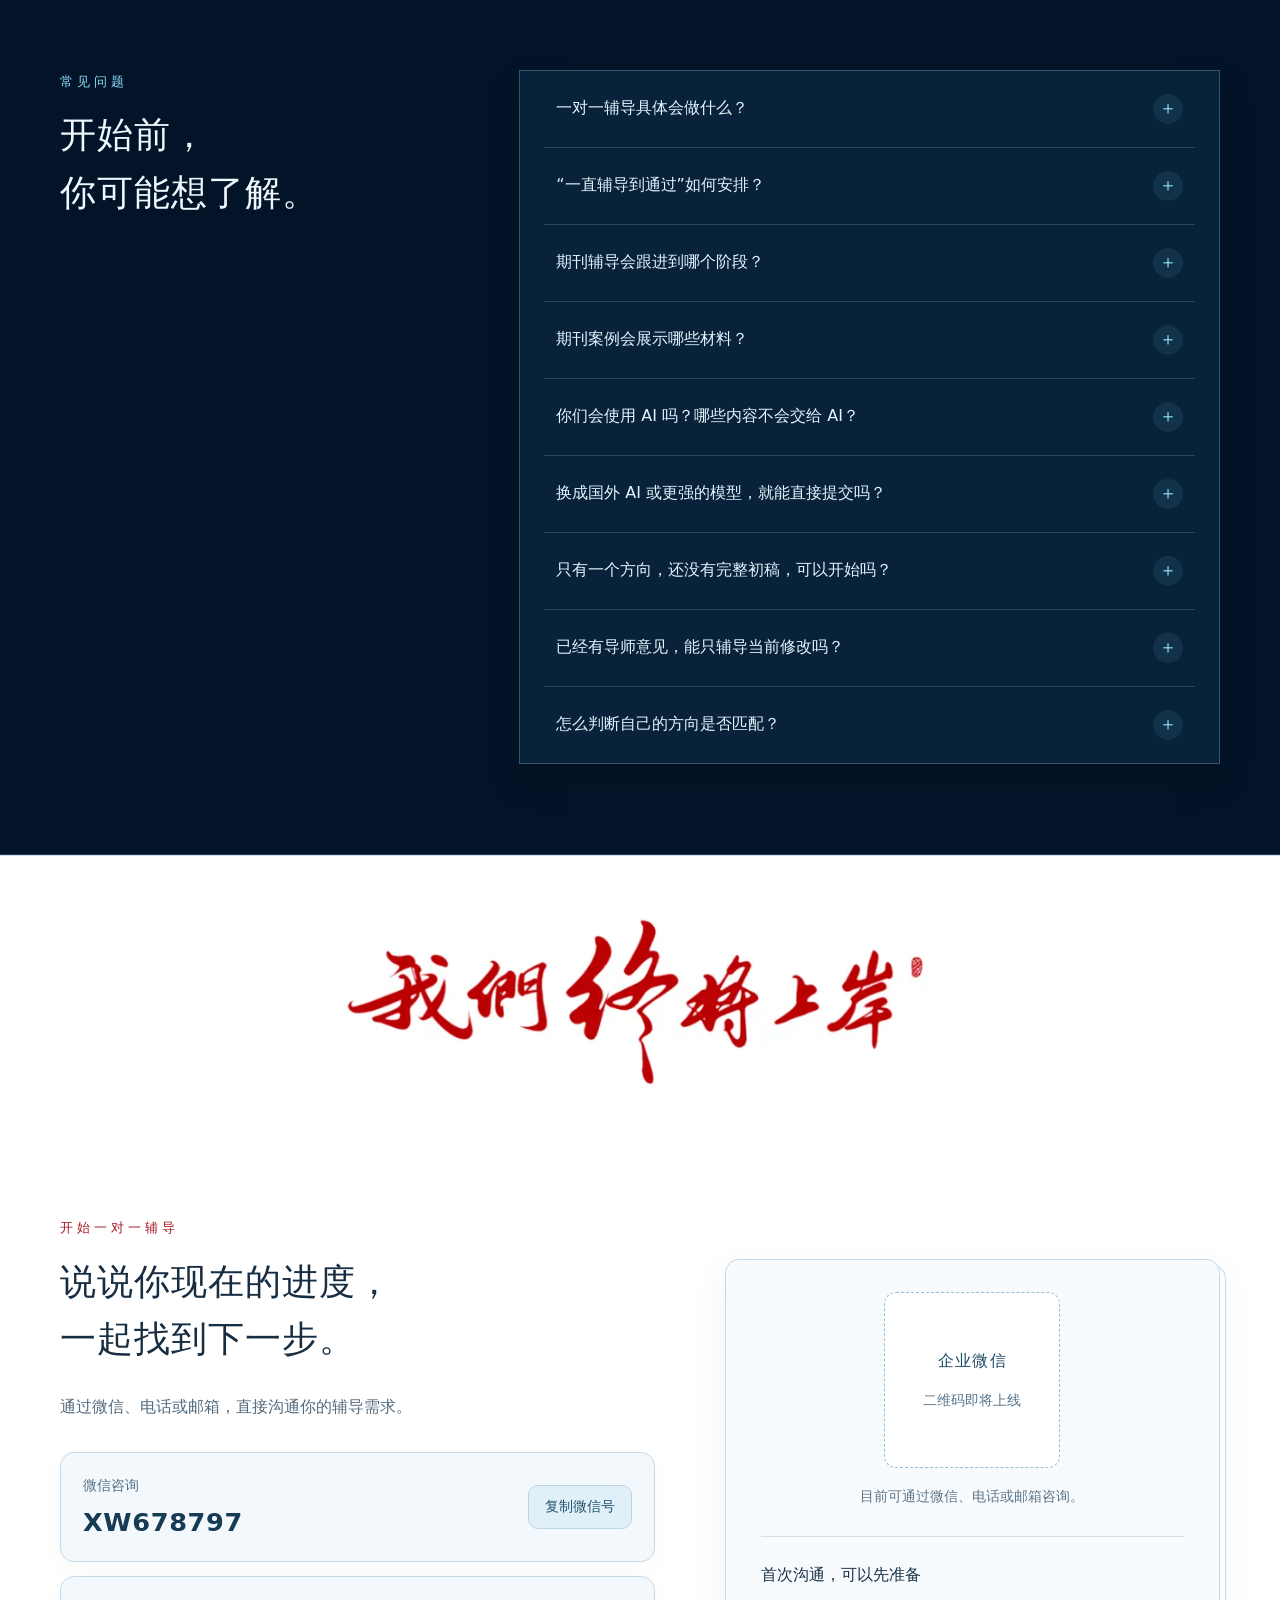
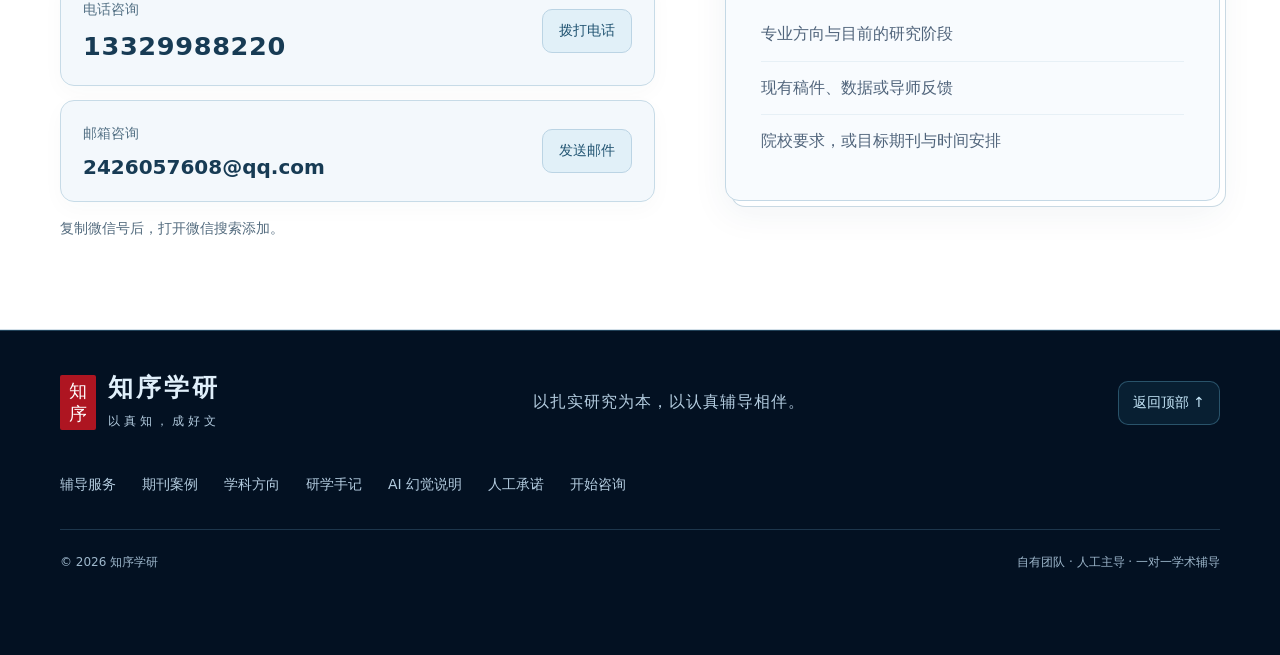
==== commit 33d17abc: "Animate clouds and water in the reference scene" ====
--- a/index.html
+++ b/index.html
@@ -1,4 +1,4 @@
-<!doctype html><html lang="zh-CN"><head><meta charset="UTF-8"><meta name="viewport" content="width=device-width,initial-scale=1"><meta name="description" content="知序学研：学位论文与期刊论文一对一辅导。人工主导，AI 仅作辅助；了解 AI 幻觉风险、六阶段辅导、投稿准备与中文写作手记。"><meta name="theme-color" content="#07172f"><title>自有团队 · 一对一学术辅导｜知序学研</title><link rel="icon" type="image/svg+xml" href="data:image/svg+xml,%3Csvg xmlns='http://www.w3.org/2000/svg' viewBox='0 0 40 40'%3E%3Crect width='40' height='40' rx='5' fill='%23731f2c'/%3E%3Cpath d='M9 10h9v21H9zM22 10h9v21h-9z' fill='none' stroke='%23fff8eb' stroke-width='2'/%3E%3C/svg%3E"><link rel="stylesheet" href="styles.css"><link rel="stylesheet" href="scene-theme.css?v=1cf5000beb33"><link rel="preload" as="image" href="assets-blue-horizon.png"><meta name="robots" content="index,follow,max-image-preview:large"><link rel="canonical" href="https://sokolovgayathri317-afk.github.io/zhixuyan/"></head><body data-page="home"><div class="scene-backdrop" aria-hidden="true"><div class="scene-pan"><img class="scene-image" src="assets-blue-horizon.png" alt="" fetchpriority="high"></div><div class="scene-light"></div><div class="scene-water"></div><div class="scene-shade"></div></div><a class="skip" href="#main">跳转到正文</a><header class="site-header"><div class="header-inner"><a href="index.html" class="brand" aria-label="知序学研首页"><span class="brand-seal" aria-hidden="true">知<br>序</span><span><strong>知序学研</strong><small>以真知，成好文</small></span></a><nav aria-label="主导航"><a href="#main" class="active" aria-current="page">首页</a><a href="#services">辅导服务</a><a href="#journals">期刊案例</a><a href="disciplines.html">学科方向</a><a href="notes.html">研学手记</a><a href="#team">自有团队</a></nav><a class="header-cta" href="#contact">咨询辅导 <span aria-hidden="true">↗</span></a><button class="menu-toggle" aria-label="展开导航" aria-expanded="false" aria-controls="mobile-nav">菜单</button></div><nav class="mobile-nav" id="mobile-nav" aria-label="手机导航" hidden><a href="#main" class="active" aria-current="page">首页</a><a href="#services">辅导服务</a><a href="#journals">期刊案例</a><a href="disciplines.html">学科方向</a><a href="notes.html">研学手记</a><a href="#team">自有团队</a><a href="#ai-integrity">AI 幻觉与人工把关</a><a href="#principles">人工承诺</a><a href="#contact">咨询辅导</a></nav></header><main id="main">
+<!doctype html><html lang="zh-CN"><head><meta charset="UTF-8"><meta name="viewport" content="width=device-width,initial-scale=1"><meta name="description" content="知序学研：学位论文与期刊论文一对一辅导。人工主导，AI 仅作辅助；了解 AI 幻觉风险、六阶段辅导、投稿准备与中文写作手记。"><meta name="theme-color" content="#07172f"><title>自有团队 · 一对一学术辅导｜知序学研</title><link rel="icon" type="image/svg+xml" href="data:image/svg+xml,%3Csvg xmlns='http://www.w3.org/2000/svg' viewBox='0 0 40 40'%3E%3Crect width='40' height='40' rx='5' fill='%23731f2c'/%3E%3Cpath d='M9 10h9v21H9zM22 10h9v21h-9z' fill='none' stroke='%23fff8eb' stroke-width='2'/%3E%3C/svg%3E"><link rel="stylesheet" href="styles.css"><link rel="stylesheet" href="scene-theme.css?v=2b2125839610"><link rel="preload" as="image" href="assets-blue-horizon.png"><meta name="robots" content="index,follow,max-image-preview:large"><link rel="canonical" href="https://sokolovgayathri317-afk.github.io/zhixuyan/"></head><body data-page="home"><div class="scene-backdrop" aria-hidden="true"><div class="scene-pan"><img class="scene-image" src="assets-blue-horizon.png" alt="" fetchpriority="high"></div><div class="scene-light"></div><div class="scene-water"></div><div class="scene-shade"></div></div><a class="skip" href="#main">跳转到正文</a><header class="site-header"><div class="header-inner"><a href="index.html" class="brand" aria-label="知序学研首页"><span class="brand-seal" aria-hidden="true">知<br>序</span><span><strong>知序学研</strong><small>以真知，成好文</small></span></a><nav aria-label="主导航"><a href="#main" class="active" aria-current="page">首页</a><a href="#services">辅导服务</a><a href="#journals">期刊案例</a><a href="disciplines.html">学科方向</a><a href="notes.html">研学手记</a><a href="#team">自有团队</a></nav><a class="header-cta" href="#contact">咨询辅导 <span aria-hidden="true">↗</span></a><button class="menu-toggle" aria-label="展开导航" aria-expanded="false" aria-controls="mobile-nav">菜单</button></div><nav class="mobile-nav" id="mobile-nav" aria-label="手机导航" hidden><a href="#main" class="active" aria-current="page">首页</a><a href="#services">辅导服务</a><a href="#journals">期刊案例</a><a href="disciplines.html">学科方向</a><a href="notes.html">研学手记</a><a href="#team">自有团队</a><a href="#ai-integrity">AI 幻觉与人工把关</a><a href="#principles">人工承诺</a><a href="#contact">咨询辅导</a></nav></header><main id="main">
 <section class="hero" aria-labelledby="hero-title">
 <div class="hero-shade"></div>
 <div class="hero-inner"><div class="eyebrow"><span></span> 自有团队 · 人工主导 · 一对一</div>
@@ -53,4 +53,4 @@
 <details><summary>换成国外 AI 或更强的模型，就能直接提交吗？<span aria-hidden="true">＋</span></summary><p>不能仅凭模型的品牌、地区或能力宣传作出这个判断。国内外主流生成式 AI 都存在幻觉风险，具体表现会随模型与任务变化。提交前仍需核对原始文献、真实数据和论证依据，并遵循院校或期刊对 AI 使用及披露的具体要求。</p></details>
 <details><summary>只有一个方向，还没有完整初稿，可以开始吗？<span aria-hidden="true">＋</span></summary><p>可以先围绕研究方向、现有材料和院校要求沟通，从选题或提纲阶段判断下一步。建议先整理一页纸说明，写下研究兴趣、已经读过的材料、可用时间和最需要解决的问题。</p></details><details><summary>已经有导师意见，能只辅导当前修改吗？<span aria-hidden="true">＋</span></summary><p>可以结合已有意见与稿件评估。先区分影响全文的研究或结构问题，以及局部表达、引用与格式问题，再约定本轮辅导范围，逐项记录回应位置和完成情况。</p></details><details><summary>怎么判断自己的方向是否匹配？<span aria-hidden="true">＋</span></summary><p>可先阅读学科指引，整理具体研究问题、材料类型及当前困难。是否承接以实际匹配情况为准，不仅依据专业名称作判断；开始前会明确可以辅导的部分与需要补充的条件。</p></details></div></div></section>
 <section class="section contact-section" id="contact"><div class="signature-scene"><div class="signature-art"><img src="assets-shore-calligraphy.png" alt="我們終將上岸" loading="lazy"></div></div><div class="contact-intro"><span class="section-kicker">开始一对一辅导</span><h2>说说你现在的进度，<br>一起找到下一步。</h2><p>通过微信、电话或邮箱，直接沟通你的辅导需求。</p><div class="contact-methods"><div class="contact-method"><div><span class="contact-label">微信咨询</span><strong id="wechat-account" class="contact-value">XW678797</strong></div><button class="contact-action" type="button" data-copy-wechat aria-describedby="wechat-copy-status">复制微信号</button></div><div class="contact-method"><div><span class="contact-label">电话咨询</span><a class="contact-value" href="tel:13329988220">13329988220</a></div><a class="contact-action" href="tel:13329988220">拨打电话</a></div><div class="contact-method contact-email"><div><span class="contact-label">邮箱咨询</span><a class="contact-value" href="mailto:2426057608@qq.com">2426057608@qq.com</a></div><a class="contact-action" href="mailto:2426057608@qq.com">发送邮件</a></div></div><p class="contact-copy-status" id="wechat-copy-status" role="status" aria-live="polite">复制微信号后，打开微信搜索添加。</p></div><div class="contact-panel"><div class="contact-qr-block"><div class="contact-qr-placeholder" role="img" aria-label="企业微信二维码尚未添加"><span>企业微信</span><strong>二维码即将上线</strong></div><p>目前可通过微信、电话或邮箱咨询。</p></div><div class="contact-preparation"><h3>首次沟通，可以先准备</h3><ul role="list"><li>专业方向与目前的研究阶段</li><li>现有稿件、数据或导师反馈</li><li>院校要求，或目标期刊与时间安排</li></ul></div></div></section>
-</main><dialog id="case-dialog" class="case-dialog" aria-labelledby="case-dialog-title"><div class="dialog-top"><span>期刊辅导 · 案例展示样例</span><button class="dialog-close" aria-label="关闭案例详情">关闭 ×</button></div><div class="dialog-body"><span id="case-dialog-category" class="section-kicker"></span><h2 id="case-dialog-title"></h2><p class="dialog-disclaimer">此内容用于演示案例展示方式，不代表真实客户经历或投稿成果。</p><h3>原有困难</h3><p id="case-dialog-challenge"></p><h3>辅导过程</h3><ol id="case-dialog-steps"></ol><div class="case-proof"><strong>期刊与成果凭证</strong><p>待补充经授权、脱敏的真实期刊名称、投稿记录与阶段证明。</p></div></div></dialog><footer class="site-footer"><div class="footer-inner"><a class="brand" href="index.html"><span class="brand-seal" aria-hidden="true">知<br>序</span><span><strong>知序学研</strong><small>以真知，成好文</small></span></a><p>以扎实研究为本，以认真辅导相伴。</p><a href="#main">返回顶部 ↑</a></div><nav class="footer-nav" aria-label="页脚导航"><a href="index.html#services">辅导服务</a><a href="index.html#journals">期刊案例</a><a href="disciplines.html">学科方向</a><a href="notes.html">研学手记</a><a href="index.html#ai-integrity">AI 幻觉说明</a><a href="index.html#principles">人工承诺</a><a href="index.html#contact">开始咨询</a></nav><div class="footer-bottom"><span>© <span id="current-year">2026</span> 知序学研</span><span>自有团队 · 人工主导 · 一对一学术辅导</span></div></footer><button class="motion-toggle" type="button" aria-pressed="false" aria-label="暂停动态背景"><span class="motion-symbol" aria-hidden="true">Ⅱ</span><span class="motion-label">暂停背景</span></button><script src="app.js" defer></script></body></html>+</main><dialog id="case-dialog" class="case-dialog" aria-labelledby="case-dialog-title"><div class="dialog-top"><span>期刊辅导 · 案例展示样例</span><button class="dialog-close" aria-label="关闭案例详情">关闭 ×</button></div><div class="dialog-body"><span id="case-dialog-category" class="section-kicker"></span><h2 id="case-dialog-title"></h2><p class="dialog-disclaimer">此内容用于演示案例展示方式，不代表真实客户经历或投稿成果。</p><h3>原有困难</h3><p id="case-dialog-challenge"></p><h3>辅导过程</h3><ol id="case-dialog-steps"></ol><div class="case-proof"><strong>期刊与成果凭证</strong><p>待补充经授权、脱敏的真实期刊名称、投稿记录与阶段证明。</p></div></div></dialog><footer class="site-footer"><div class="footer-inner"><a class="brand" href="index.html"><span class="brand-seal" aria-hidden="true">知<br>序</span><span><strong>知序学研</strong><small>以真知，成好文</small></span></a><p>以扎实研究为本，以认真辅导相伴。</p><a href="#main">返回顶部 ↑</a></div><nav class="footer-nav" aria-label="页脚导航"><a href="index.html#services">辅导服务</a><a href="index.html#journals">期刊案例</a><a href="disciplines.html">学科方向</a><a href="notes.html">研学手记</a><a href="index.html#ai-integrity">AI 幻觉说明</a><a href="index.html#principles">人工承诺</a><a href="index.html#contact">开始咨询</a></nav><div class="footer-bottom"><span>© <span id="current-year">2026</span> 知序学研</span><span>自有团队 · 人工主导 · 一对一学术辅导</span></div></footer><button class="motion-toggle" type="button" aria-pressed="false" aria-label="暂停动态背景"><span class="motion-symbol" aria-hidden="true">Ⅱ</span><span class="motion-label">暂停背景</span></button><script src="app.js?v=939e0cf404c9" defer></script><script src="scene-motion.js?v=688a76f40528" defer></script></body></html>
--- a/scene-theme.css
+++ b/scene-theme.css
@@ -2,12 +2,11 @@
 :root{--paper:#f6f8fb;--ink:#122338;--muted:#50647b;--line:#c8d6e3;--wine:#9e1824;--wine-dark:#78131f;--paper-fibres:none;--scene-x:0px;--scene-y:0px}
 body{position:relative;isolation:isolate;background:#030d1d;color:#e8f3ff;background-image:none}
 .scene-backdrop{position:fixed;inset:0;z-index:-2;overflow:hidden;pointer-events:none;contain:paint}
-.scene-pan{position:absolute;inset:-3%;transform:translate3d(var(--scene-x),var(--scene-y),0);animation:scene-drift 30s ease-in-out infinite alternate;will-change:transform}
-.scene-image{position:absolute;left:0;bottom:0;width:100%;height:138%;max-width:none;object-fit:cover;object-position:50% 100%;filter:saturate(1.12) brightness(.93)}
+.scene-pan{position:absolute;inset:0;overflow:hidden}.scene-canvas{position:absolute;inset:0;width:100%;height:100%;display:block}.scene-ready .scene-image{visibility:hidden}.scene-ready~.scene-light,.scene-ready~.scene-water{display:none}
+.scene-image{position:absolute;inset:0;width:100%;height:100%;max-width:none;object-fit:cover;object-position:center}
 .scene-light{position:absolute;inset:-10%;background:radial-gradient(ellipse at 60% 55%,#00c3ff30,transparent 43%);mix-blend-mode:screen;animation:scene-breathe 13s ease-in-out infinite alternate;will-change:transform,opacity}
-.scene-water{position:absolute;left:-25%;right:-25%;top:70%;bottom:-10%;background:linear-gradient(110deg,transparent 36%,#32d7ff1c 46%,#a3f4ff30 49%,transparent 59%);mix-blend-mode:screen;animation:scene-water 18s ease-in-out infinite alternate;will-change:transform,opacity}
-.scene-shade{position:absolute;inset:0;background:linear-gradient(90deg,#020b18b0,transparent 60%),linear-gradient(0deg,#020b183b,#020b1812)}
-@keyframes scene-drift{from{transform:translate3d(calc(var(--scene-x) - 6px),calc(var(--scene-y) + 5px),0) scale(1.015)}to{transform:translate3d(calc(var(--scene-x) + 7px),calc(var(--scene-y) - 8px),0) scale(1.06)}}
+.scene-water{position:absolute;left:-25%;right:-25%;top:70%;bottom:-10%;background:linear-gradient(110deg,transparent 36%,#32d7ff1c 46%,#a3f4ff30 49%,transparent 59%);mix-blend-mode:screen;animation:scene-water 4s linear infinite;will-change:transform,opacity}
+.scene-shade{position:absolute;inset:0;background:linear-gradient(90deg,#020b1855,transparent 42%)}
 @keyframes scene-breathe{from{opacity:.35;transform:translate3d(-2%,1%,0) scale(.96)}to{opacity:.82;transform:translate3d(2%,-1%,0) scale(1.04)}}
 @keyframes scene-water{from{opacity:.3;transform:translate3d(-6%,0,0)}to{opacity:.85;transform:translate3d(8%,-3%,0)}}
 @keyframes signature-drift{from{transform:translate3d(0,2px,0)}to{transform:translate3d(0,-3px,0)}}
@@ -15,7 +14,7 @@
 .motion-toggle{position:fixed;right:22px;bottom:22px;z-index:20;display:flex;align-items:center;gap:10px;min-height:44px;padding:10px 16px;border:1px solid #9ce8ff66;border-radius:12px;background:#06172ded;color:#e4f5ff;box-shadow:0 5px 24px #00112355;font-size:.875rem;backdrop-filter:blur(12px);cursor:pointer}.motion-symbol{font-family:system-ui,sans-serif;font-size:1rem;line-height:1}.motion-toggle:disabled{opacity:.8;cursor:default}.motion-toggle:hover{background:#123854}.motion-toggle:focus-visible{outline:2px solid #69d7ff;outline-offset:4px}
 .motion-paused .scene-pan,.motion-paused .scene-light,.motion-paused .scene-water,.motion-paused .signature-art img,.motion-paused .signature-scene:after,.page-away .scene-pan,.page-away .scene-light,.page-away .scene-water,.page-away .signature-art img,.page-away .signature-scene:after{animation-play-state:paused!important}
 .site-header{background:#061529ed;background-image:none;border-bottom:1px solid #6fb6d733;box-shadow:0 3px 18px #0004;color:#edf7ff;backdrop-filter:blur(16px)}.brand small{color:#b4c7da}.brand-seal{background:#ae1521;color:#fff}.header-inner>nav a:hover,.header-inner>nav .active{color:#8ae4ff}.header-inner>nav .active:after{background:#68d4ff}.header-cta{background:#7ad7ff12;border-color:#82ddff55;color:#d5f4ff}.header-cta>span{background:#8ddfff17}.menu-toggle{background:#16334d;border-color:#80cae355;color:#e5f6ff}.menu-toggle[aria-expanded=true]{background:#24516c;border-color:#96d9ef;color:#fff}.mobile-nav{background:#091d33f7;border-color:#6fb6d733}.mobile-nav a:hover{background:#66d9ff16;color:#a6edff}
-.hero{background:none;min-height:680px;isolation:isolate}.hero-shade{background:linear-gradient(90deg,#051327e6 0%,#051327a3 38%,#0513270d 78%)}.hero:after{border-color:#85d8f74d;box-shadow:inset 0 0 0 6px #0000,inset 0 0 0 7px #8ccfe516}.eyebrow{color:#a9e9ff}.eyebrow>span{background:#8adaf1}.hero h1{color:#f4faff;text-shadow:0 2px 25px #0008}.hero p{color:#d4e7fa}.button-cream{background:#d9f2ff;border-color:#a7dff1;color:#103044}.button-cream>span{background:#15627b15}.hero-text-link{background:#96def414;border-color:#8edff34d;color:#e2f9ff}.hero-ai-note{border-left-color:#86dcff6e}.hero-ai-note strong{color:#bdefff}.hero-ai-note>span{color:#d2e7f4}.hero-note{color:#c2d5e4}.hero-caption{background:#03182955;border-color:#8ddbf64d;color:#d4f4ff}
+.hero{background:none;min-height:680px;isolation:isolate}.hero-shade{background:linear-gradient(90deg,#031020dd 0%,#0310209c 36%,#03102008 74%)}.hero:after{border-color:#85d8f74d;box-shadow:inset 0 0 0 6px #0000,inset 0 0 0 7px #8ccfe516}.eyebrow{color:#a9e9ff}.eyebrow>span{background:#8adaf1}.hero h1{color:#f4faff;text-shadow:0 2px 25px #0008}.hero p{color:#d4e7fa}.button-cream{background:#d9f2ff;border-color:#a7dff1;color:#103044}.button-cream>span{background:#15627b15}.hero-text-link{background:#96def414;border-color:#8edff34d;color:#e2f9ff}.hero-ai-note{border-left-color:#86dcff6e}.hero-ai-note strong{color:#bdefff}.hero-ai-note>span{color:#d2e7f4}.hero-note{color:#c2d5e4}.hero-caption{background:#03182955;border-color:#8ddbf64d;color:#d4f4ff}
 .trust-strip{background:#061a30e6;background-image:none;border-bottom:1px solid #79c9ed45;color:#e5f7ff;backdrop-filter:blur(10px)}.trust-number{color:#75c6e6}.trust-strip strong{color:#ebf9ff}.trust-strip small{color:#b4cadc}.trust-strip>div+div{border-color:#85c7e13d}
 .section-heading>p{color:#c2d8ea}.section-kicker{color:#8fe0fc}.section h2{color:#f0f8ff}.soft-link{color:#c6f0ff;border-color:#8bdaf750;background:#479cc320}.soft-link>span{color:inherit}
 #services,.notes-section,#principles,.submission-section,.process-section{background:#071b32b8;background-image:none;border-inline:1px solid #82c5e329;color:#e8f3ff}.chapter-watermark{display:none}.service-card,.service-accent{color:var(--ink);background:#f4faffee;background-image:none;border:1px solid #c0e4ef;box-shadow:0 16px 35px #0003}.service-card h3{color:#15324a}.service-index{color:#53718b}.service-card p{color:#4e647b}.tag-row span{border-color:#c3d6e0;color:#50697e}.service-card>a,.case-open{background:#dbeef5;border-color:#b2d6e4;color:#15526d}.service-card>a>span,.case-open>span{background:#1a709418}.stage-intro>p{color:#bcd3e5}.stage-list{background:#09213adc;border-color:#73b2d449}.stage-item{border-color:#7ca9c442}.stage-title strong,.stage-issue{color:#edf7ff}.stage-title small,.stage-body dd{color:#b7ccdf}.stage-no{color:#7ac7e9}.stage-body dt,.stage-item[open] .stage-title strong{color:#92e1ff}.stage-plus{background:#80d4f51c;color:#9ddff8}.feedback-strip{background:#0c2b46e8;border:1px solid #78b9d14d;border-left:3px solid #65d0f6}.feedback-strip>strong{color:#e3f6ff}.feedback-strip>div{color:#91ddf8}.feedback-strip p{color:#b8d1e4}
@@ -38,9 +37,9 @@
 @media(hover:hover) and (pointer:fine){.button-cream:hover{background:#effaff}.header-cta:hover,.hero-text-link:hover{background:#76d6f829;border-color:#a2e6ff88;color:#e9fbff}.menu-toggle:hover{background:#204665;color:#fff}.soft-link:hover{background:#419fc540;color:#c9f4ff}.ai-service-boundary .soft-link:hover{background:#ddebf5;color:#254f6a}.service-card>a:hover,.case-open:hover{background:#c6e5f0;color:#123f5a;border-color:#79b5ce}.stage-item summary:hover,.faq-items summary:hover{background:#72c5e51a;color:#b2eaff}.discipline-section .subject-link:hover{background:#1b4c68dd;border-color:#92ddfa99}.discipline-section .soft-link:hover{background:#53abc736;color:#e3fbff}.notes-short-list>a:hover h3{color:#9ee4ff}.featured-note:hover{background:#163e57d9;background-image:none}.text-link:hover,.journal-foot>a:hover{background:#5bbfd929;color:#d8f7ff}.note-card:hover{background:#e8f5fd;border-color:#7fb8d3}.button-wine:hover{background:#0c3c56}.ai-source-note a:hover{color:#144a71}}
 @media(min-width:1700px){.hero{min-height:760px}}
 @media(max-width:1100px){.contact-section{gap:25px 35px}.article-prose{padding:28px}.hero{min-height:650px}}
-@media(max-width:800px){.hero{min-height:640px}.scene-image{filter:saturate(1.1) brightness(.85)}.scene-shade{background:#04142752}.signature-art{aspect-ratio:3.4/1}.contact-section{padding-top:0;gap:25px}.contact-section>.signature-scene{margin-inline:-30px}.ai-integrity-section>.section{padding-top:12px}.article-prose{padding:26px}.page-shell{border:0}.subject-link:nth-last-child(-n+2){border-color:#9acadb40}.motion-toggle{right:16px;bottom:16px}}
+@media(max-width:800px){.hero{min-height:640px}.scene-shade{background:linear-gradient(90deg,#03102055,transparent 65%)}.signature-art{aspect-ratio:3.4/1}.contact-section{padding-top:0;gap:25px}.contact-section>.signature-scene{margin-inline:-30px}.ai-integrity-section>.section{padding-top:12px}.article-prose{padding:26px}.page-shell{border:0}.subject-link:nth-last-child(-n+2){border-color:#9acadb40}.motion-toggle{right:16px;bottom:16px}}
 @media(max-width:480px){.hero{min-height:630px}.hero:after{border-color:#81c7e638}.contact-section>.signature-scene{margin-inline:-22px}.contact-panel{box-shadow:4px 4px 0 -1px white,4px 4px 0 #c9d9e3}.article-prose{padding:22px 19px;margin-inline:-7px}.motion-toggle{right:12px;bottom:12px;padding:9px 12px;font-size:.8125rem}.ai-risk-grid article+article{border-top-color:#c8d5df}.service-card,.case-card,.featured-note{box-shadow:0 10px 25px #0003}}
-@media(prefers-reduced-motion:reduce){.scene-pan,.scene-light,.scene-water,.signature-art img,.signature-scene:after{animation:none!important;transform:none!important}.scene-pan{transform:scale(1.035)!important}}
+@media(prefers-reduced-motion:reduce){.scene-pan,.scene-light,.scene-water,.signature-art img,.signature-scene:after{animation:none!important;transform:none!important}}
 
 /* Direct consultation details and a reserved enterprise WeChat area. */
 .contact-methods{display:grid;gap:14px;margin-top:30px}.contact-method{display:flex;align-items:center;justify-content:space-between;flex-wrap:wrap;gap:16px;padding:20px 22px;border:1px solid #c7dbe7;border-radius:14px;background:#f3f8fc;box-shadow:0 7px 22px #173e5607}.contact-method>div{min-width:0;display:grid;gap:7px}.contact-label{font-size:.875rem;color:#547185}.contact-value{display:block;color:#173b54;font-size:clamp(1.25rem,2.2vw,1.6rem);font-family:system-ui,sans-serif;font-weight:600;letter-spacing:.025em;line-height:1.4;overflow-wrap:anywhere;user-select:text}.contact-value[href]:hover{color:#087497;text-decoration:underline;text-underline-offset:5px}.contact-action{display:inline-flex;align-items:center;justify-content:center;min-height:44px;padding:10px 16px;border:1px solid #bbd4e4;border-radius:10px;background:#e1f0f8;color:#205371;cursor:pointer;font:inherit;font-size:.875rem;line-height:1.5;transition:background .18s ease,border-color .18s ease,transform .18s ease}.contact-action:hover{background:#cce7f5;border-color:#83b5d1}.contact-action:active{transform:scale(.98)}.contact-action:focus-visible,.contact-value:focus-visible{outline:2px solid #15799e;outline-offset:4px}.contact-action:disabled{cursor:wait;opacity:.7}.contact-intro>.contact-copy-status{min-height:2em;margin-top:14px;font-size:.875rem;color:#56738a;line-height:1.8}.contact-qr-block{display:grid;justify-items:center;text-align:center;gap:16px;margin-bottom:27px}.contact-qr-placeholder{width:176px;max-width:100%;aspect-ratio:1;display:flex;flex-direction:column;justify-content:center;align-items:center;gap:12px;padding:15px;border:1px dashed #9bbdd2;border-radius:12px;background:#fff;color:#57768b}.contact-qr-placeholder>span{font-size:1rem;letter-spacing:.08em;color:#1e4b65}.contact-qr-placeholder>strong{font-size:.875rem;font-weight:400}.contact-qr-block>p{font-size:.875rem;line-height:1.8;color:#5b7589;margin:0}.contact-preparation{padding-top:24px;border-top:1px solid #d2e0e9}.contact-preparation ul{margin-bottom:0}.contact-panel .contact-preparation h3{font-size:1rem}.contact-panel{border-radius:14px}.contact-intro{min-width:0}
@@ -98,3 +97,13 @@
   .article-takeaway>p,.article-next>a{font-size:1.0667rem}
   .page-callout h2{font-size:1.3333rem}.dialog-body h2{font-size:1.4rem;line-height:1.5}
 }
+
+/* Keep the full reference scene visible above the copy on narrow screens. */
+@media(max-width:600px){
+ .scene-backdrop{background:linear-gradient(160deg,#020b18 0%,#062038 58%,#031120 100%)}
+ .scene-pan{top:70px;bottom:auto;height:58.1137vw}
+ .scene-shade{background:linear-gradient(0deg,#03122422,transparent 70%)}
+ .hero-inner{padding-top:calc(58.1137vw + 26px)}
+ .hero-shade{background:linear-gradient(0deg,#031327c9 0%,#03132777 60%,transparent 80%)}
+ .hero:after{top:calc(58.1137vw + 10px)}
+}
